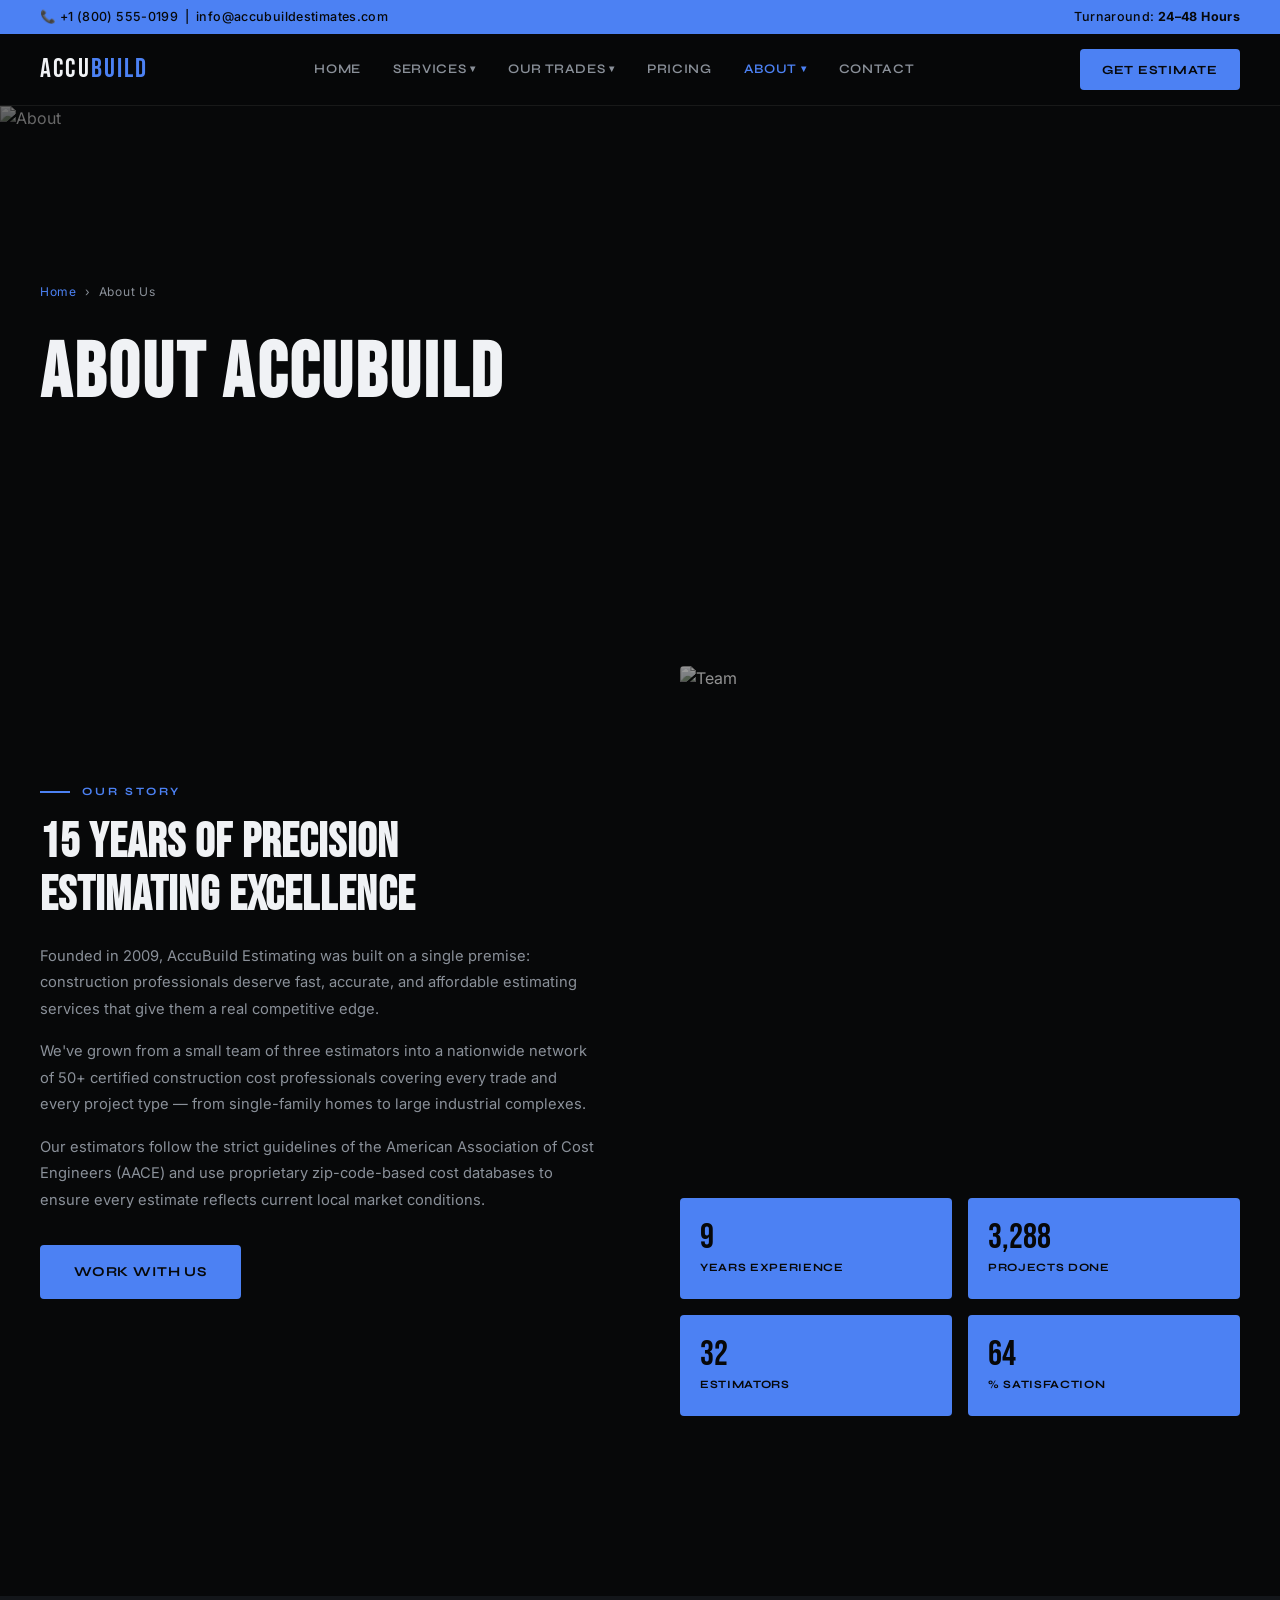
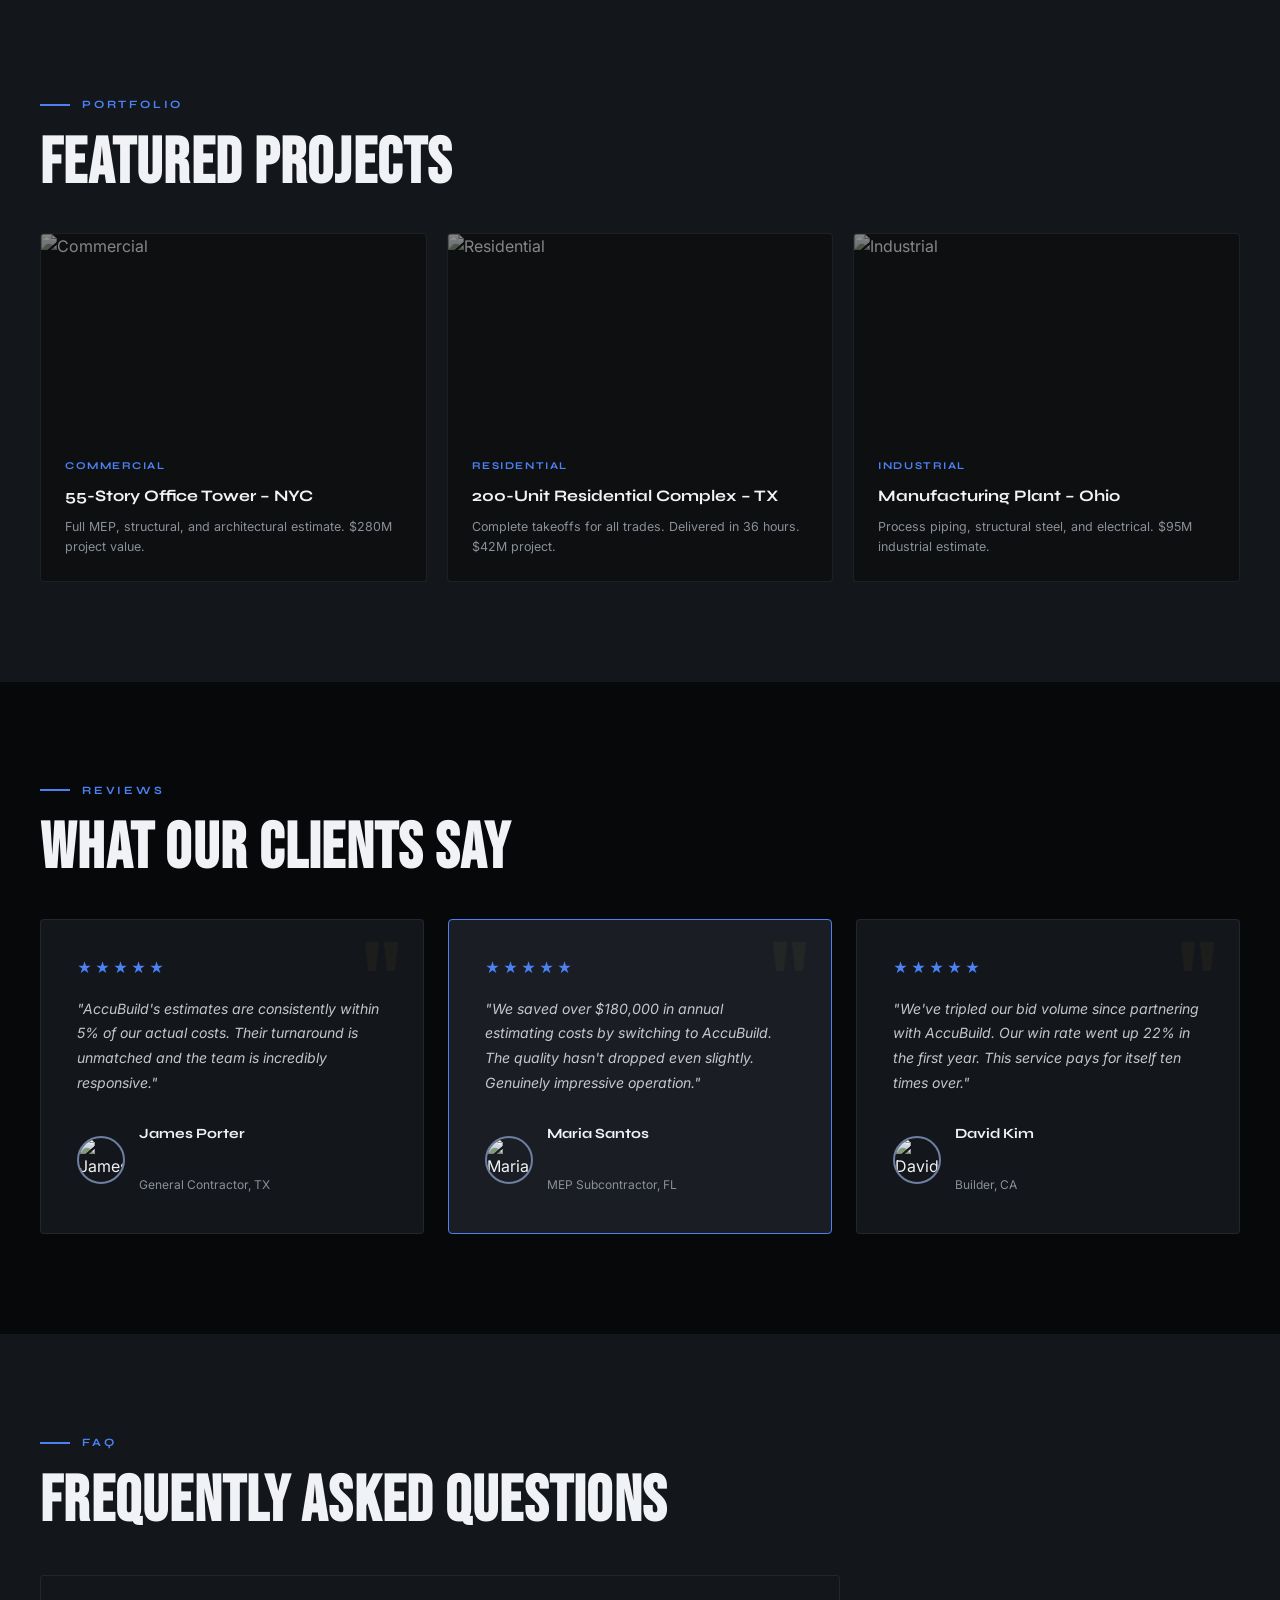
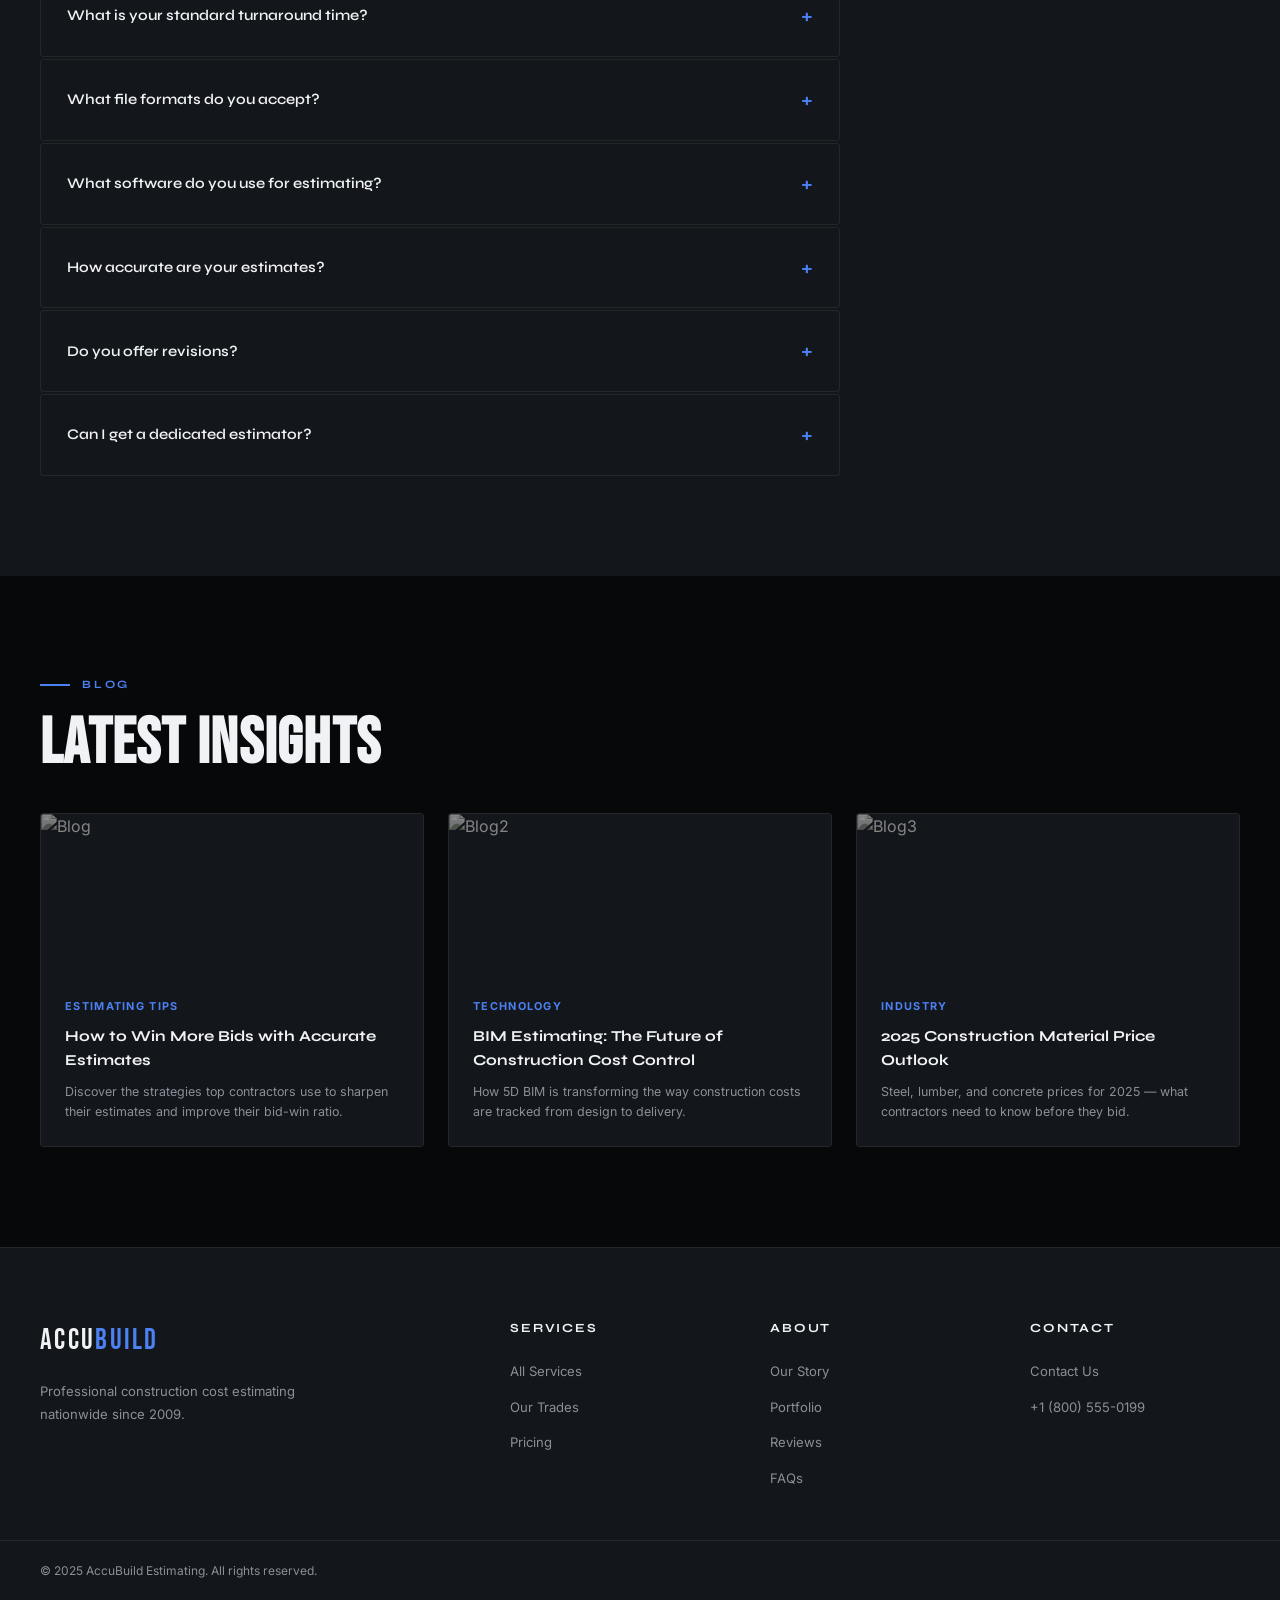
==== about.html @ f52c22d3 "first commit" ====
<!DOCTYPE html>
<html lang="en">
<head>
<meta charset="UTF-8"/>
<meta name="viewport" content="width=device-width, initial-scale=1.0"/>
<title>About Us – AccuBuild Estimating</title>
<link rel="preconnect" href="https://fonts.googleapis.com"/>
<link href="https://fonts.googleapis.com/css2?family=Bebas+Neue&family=Syne:wght@400;600;700;800&family=Inter:wght@300;400;500&display=swap" rel="stylesheet"/>
<link rel="stylesheet" href="style.css"/>
</head>
<body>

<div class="topbar">
  <span>📞 +1 (800) 555-0199 &nbsp;|&nbsp; info@accubuildestimates.com</span>
  <span>Turnaround: <strong>24–48 Hours</strong></span>
</div>

<nav id="navbar">
  <a href="index.html" class="logo">ACCU<span>BUILD</span></a>
  <ul class="nav-links">
    <li><a href="index.html">Home</a></li>
    <li class="dropdown">
      <a href="services.html">Services <span class="caret">▾</span></a>
      <ul class="dropdown-menu">
        <li><a href="services.html#cost">Cost Estimating</a></li>
        <li><a href="services.html#takeoff">Construction Takeoff</a></li>
        <li><a href="services.html#commercial">Commercial Estimating</a></li>
        <li><a href="services.html#scheduling">CPM Scheduling</a></li>
      </ul>
    </li>
    <li class="dropdown">
      <a href="trades.html">Our Trades <span class="caret">▾</span></a>
      <ul class="dropdown-menu">
        <li><a href="trades.html#concrete">Concrete</a></li>
        <li><a href="trades.html#electrical">Electrical</a></li>
        <li><a href="trades.html#mep">MEP</a></li>
      </ul>
    </li>
    <li><a href="pricing.html">Pricing</a></li>
    <li class="dropdown">
      <a href="about.html" class="active">About <span class="caret">▾</span></a>
      <ul class="dropdown-menu">
        <li><a href="#story">Our Story</a></li>
        <li><a href="#portfolio">Portfolio</a></li>
        <li><a href="#reviews">Reviews</a></li>
        <li><a href="#faq">FAQs</a></li>
        <li><a href="#blog">Blog</a></li>
      </ul>
    </li>
    <li><a href="contact.html">Contact</a></li>
  </ul>
  <a href="contact.html" class="btn-nav">Get Estimate</a>
  <button class="hamburger" id="hamburger"><span></span><span></span><span></span></button>
</nav>

<section class="page-hero">
  <div class="page-hero-bg">
    <img src="https://images.unsplash.com/photo-1590496793929-36417d3117de?w=1600&auto=format&fit=crop&q=80" alt="About"/>
  </div>
  <div class="page-hero-overlay"></div>
  <div class="page-hero-content">
    <div class="breadcrumb"><a href="index.html">Home</a><span>›</span>About Us</div>
    <h1>About AccuBuild</h1>
  </div>
</section>

<!-- OUR STORY -->
<section class="section" style="background:var(--black);" id="story">
  <div class="container">
    <div class="about-intro">
      <div>
        <div class="section-label">OUR STORY</div>
        <h2 class="section-title-sm" style="margin-bottom:20px;">15 Years of Precision<br/>Estimating Excellence</h2>
        <p style="color:var(--muted); line-height:1.8; margin-bottom:16px; font-size:0.92rem;">
          Founded in 2009, AccuBuild Estimating was built on a single premise: construction professionals deserve fast, accurate, and affordable estimating services that give them a real competitive edge.
        </p>
        <p style="color:var(--muted); line-height:1.8; margin-bottom:16px; font-size:0.92rem;">
          We've grown from a small team of three estimators into a nationwide network of 50+ certified construction cost professionals covering every trade and every project type — from single-family homes to large industrial complexes.
        </p>
        <p style="color:var(--muted); line-height:1.8; margin-bottom:32px; font-size:0.92rem;">
          Our estimators follow the strict guidelines of the American Association of Cost Engineers (AACE) and use proprietary zip-code-based cost databases to ensure every estimate reflects current local market conditions.
        </p>
        <a href="contact.html" class="btn-primary">Work With Us</a>
      </div>
      <div class="about-img-wrap">
        <img src="https://images.unsplash.com/photo-1560250097-0b93528c311a?w=800&auto=format&fit=crop&q=80" alt="Team"/>
        <div class="about-numbers">
          <div class="about-num-card">
            <div class="num" data-count="15">0</div>
            <div class="lbl">Years Experience</div>
          </div>
          <div class="about-num-card">
            <div class="num" data-count="5000">0</div>
            <div class="lbl">Projects Done</div>
          </div>
          <div class="about-num-card">
            <div class="num" data-count="50">0</div>
            <div class="lbl">Estimators</div>
          </div>
          <div class="about-num-card">
            <div class="num" data-count="98">0</div>
            <div class="lbl">% Satisfaction</div>
          </div>
        </div>
      </div>
    </div>
  </div>
</section>

<!-- PORTFOLIO -->
<section class="section" style="background:var(--dark2);" id="portfolio">
  <div class="container">
    <div class="section-label">PORTFOLIO</div>
    <h2 class="section-title" style="margin-bottom:36px;">Featured Projects</h2>
    <div style="display:grid; grid-template-columns:repeat(3,1fr); gap:20px;">
      <div style="border:1px solid var(--border); border-radius:var(--radius); overflow:hidden; background:var(--dark); transition:transform 0.3s ease;" onmouseover="this.style.transform='translateY(-6px)'" onmouseout="this.style.transform='translateY(0)'">
        <img src="https://images.unsplash.com/photo-1486325212027-8081e485255e?w=600&auto=format&fit=crop&q=80" alt="Commercial" style="width:100%; height:200px; object-fit:cover; filter:saturate(0.2) brightness(0.55);"/>
        <div style="padding:24px;">
          <div style="font-family:var(--font-head); font-size:0.65rem; font-weight:700; letter-spacing:0.15em; text-transform:uppercase; color:var(--gold); margin-bottom:8px;">Commercial</div>
          <h4 style="font-family:var(--font-head); font-weight:700; margin-bottom:8px;">55-Story Office Tower – NYC</h4>
          <p style="font-size:0.78rem; color:var(--muted);">Full MEP, structural, and architectural estimate. $280M project value.</p>
        </div>
      </div>
      <div style="border:1px solid var(--border); border-radius:var(--radius); overflow:hidden; background:var(--dark); transition:transform 0.3s ease;" onmouseover="this.style.transform='translateY(-6px)'" onmouseout="this.style.transform='translateY(0)'">
        <img src="https://images.unsplash.com/photo-1570129477492-45c003edd2be?w=600&auto=format&fit=crop&q=80" alt="Residential" style="width:100%; height:200px; object-fit:cover; filter:saturate(0.2) brightness(0.55);"/>
        <div style="padding:24px;">
          <div style="font-family:var(--font-head); font-size:0.65rem; font-weight:700; letter-spacing:0.15em; text-transform:uppercase; color:var(--gold); margin-bottom:8px;">Residential</div>
          <h4 style="font-family:var(--font-head); font-weight:700; margin-bottom:8px;">200-Unit Residential Complex – TX</h4>
          <p style="font-size:0.78rem; color:var(--muted);">Complete takeoffs for all trades. Delivered in 36 hours. $42M project.</p>
        </div>
      </div>
      <div style="border:1px solid var(--border); border-radius:var(--radius); overflow:hidden; background:var(--dark); transition:transform 0.3s ease;" onmouseover="this.style.transform='translateY(-6px)'" onmouseout="this.style.transform='translateY(0)'">
        <img src="https://images.unsplash.com/photo-1518709268805-4e9042af9f23?w=600&auto=format&fit=crop&q=80" alt="Industrial" style="width:100%; height:200px; object-fit:cover; filter:saturate(0.2) brightness(0.55);"/>
        <div style="padding:24px;">
          <div style="font-family:var(--font-head); font-size:0.65rem; font-weight:700; letter-spacing:0.15em; text-transform:uppercase; color:var(--gold); margin-bottom:8px;">Industrial</div>
          <h4 style="font-family:var(--font-head); font-weight:700; margin-bottom:8px;">Manufacturing Plant – Ohio</h4>
          <p style="font-size:0.78rem; color:var(--muted);">Process piping, structural steel, and electrical. $95M industrial estimate.</p>
        </div>
      </div>
    </div>
  </div>
</section>

<!-- REVIEWS -->
<section class="section" style="background:var(--black);" id="reviews">
  <div class="container">
    <div class="section-label">REVIEWS</div>
    <h2 class="section-title" style="margin-bottom:36px;">What Our Clients Say</h2>
    <div class="testimonials-grid">
      <div class="testi-card">
        <div class="testi-stars">★★★★★</div>
        <p>"AccuBuild's estimates are consistently within 5% of our actual costs. Their turnaround is unmatched and the team is incredibly responsive."</p>
        <div class="testi-author">
          <img src="https://images.unsplash.com/photo-1560250097-0b93528c311a?w=80&auto=format&fit=crop&q=80" alt="James"/>
          <div><strong>James Porter</strong><br/><span>General Contractor, TX</span></div>
        </div>
      </div>
      <div class="testi-card featured">
        <div class="testi-stars">★★★★★</div>
        <p>"We saved over $180,000 in annual estimating costs by switching to AccuBuild. The quality hasn't dropped even slightly. Genuinely impressive operation."</p>
        <div class="testi-author">
          <img src="https://images.unsplash.com/photo-1573496359142-b8d87734a5a2?w=80&auto=format&fit=crop&q=80" alt="Maria"/>
          <div><strong>Maria Santos</strong><br/><span>MEP Subcontractor, FL</span></div>
        </div>
      </div>
      <div class="testi-card">
        <div class="testi-stars">★★★★★</div>
        <p>"We've tripled our bid volume since partnering with AccuBuild. Our win rate went up 22% in the first year. This service pays for itself ten times over."</p>
        <div class="testi-author">
          <img src="https://images.unsplash.com/photo-1472099645785-5658abf4ff4e?w=80&auto=format&fit=crop&q=80" alt="David"/>
          <div><strong>David Kim</strong><br/><span>Builder, CA</span></div>
        </div>
      </div>
    </div>
  </div>
</section>

<!-- FAQ -->
<section class="section" style="background:var(--dark2);" id="faq">
  <div class="container">
    <div class="section-label">FAQ</div>
    <h2 class="section-title" style="margin-bottom:40px;">Frequently Asked Questions</h2>
    <div class="faq-list">
      <div class="faq-item">
        <div class="faq-question">What is your standard turnaround time? <span class="faq-icon">+</span></div>
        <div class="faq-answer"><p>Our standard turnaround is 24–48 hours from the time we receive your plans and project details. For urgent bids, we offer priority 12-hour service on Professional and Enterprise plans. Large complex projects may require up to 72 hours.</p></div>
      </div>
      <div class="faq-item">
        <div class="faq-question">What file formats do you accept? <span class="faq-icon">+</span></div>
        <div class="faq-answer"><p>We accept PDF, DWG, DXF, Revit files, and most image formats. You can submit plans via email, WeTransfer, Dropbox, or our upload portal. We can also access plans from Procore, PlanGrid, or any web-based document management system.</p></div>
      </div>
      <div class="faq-item">
        <div class="faq-question">What software do you use for estimating? <span class="faq-icon">+</span></div>
        <div class="faq-answer"><p>We use PlanSwift and Bluebeam for digital takeoffs, RS Means and Craftsman for cost data, Xactimate for insurance work, FastPIPE and FastDUCT for mechanical trades, and Primavera P6 or MS Project for scheduling.</p></div>
      </div>
      <div class="faq-item">
        <div class="faq-question">How accurate are your estimates? <span class="faq-icon">+</span></div>
        <div class="faq-answer"><p>Our estimates are typically within 5–10% of actual bid prices. We back this with our Accuracy Guarantee: if we're off by more than 10% from actual submitted bids, your next estimate is free. We use location-specific databases to ensure pricing reflects your local market.</p></div>
      </div>
      <div class="faq-item">
        <div class="faq-question">Do you offer revisions? <span class="faq-icon">+</span></div>
        <div class="faq-answer"><p>Yes. All plans include at least one revision. Professional plans include 3 revisions and Enterprise clients receive unlimited revisions. Revisions for scope changes or addenda are handled on a case-by-case basis with transparent pricing.</p></div>
      </div>
      <div class="faq-item">
        <div class="faq-question">Can I get a dedicated estimator? <span class="faq-icon">+</span></div>
        <div class="faq-answer"><p>Absolutely. Our Enterprise plan assigns a dedicated construction estimator who works exclusively on your projects. They'll learn your bidding preferences, company standards, and preferred suppliers to deliver consistent results every time.</p></div>
      </div>
    </div>
  </div>
</section>

<!-- BLOG -->
<section class="section" style="background:var(--black);" id="blog">
  <div class="container">
    <div class="section-label">BLOG</div>
    <h2 class="section-title" style="margin-bottom:36px;">Latest Insights</h2>
    <div style="display:grid; grid-template-columns:repeat(3,1fr); gap:24px;">
      <a href="#" style="display:block; background:var(--dark2); border:1px solid var(--border); border-radius:var(--radius); overflow:hidden; transition:border-color 0.3s, transform 0.3s;" onmouseover="this.style.transform='translateY(-4px)'; this.style.borderColor='var(--gold)'" onmouseout="this.style.transform='none'; this.style.borderColor='var(--border)'">
        <img src="https://images.unsplash.com/photo-1454165804606-c3d57bc86b40?w=500&auto=format&fit=crop&q=80" alt="Blog" style="width:100%; height:160px; object-fit:cover; filter:saturate(0.15) brightness(0.55);"/>
        <div style="padding:24px;">
          <div style="font-size:0.68rem; color:var(--gold); font-weight:700; letter-spacing:0.12em; text-transform:uppercase; margin-bottom:8px;">Estimating Tips</div>
          <h4 style="font-family:var(--font-head); font-weight:700; margin-bottom:10px; font-size:0.95rem;">How to Win More Bids with Accurate Estimates</h4>
          <p style="font-size:0.78rem; color:var(--muted); line-height:1.6;">Discover the strategies top contractors use to sharpen their estimates and improve their bid-win ratio.</p>
        </div>
      </a>
      <a href="#" style="display:block; background:var(--dark2); border:1px solid var(--border); border-radius:var(--radius); overflow:hidden; transition:border-color 0.3s, transform 0.3s;" onmouseover="this.style.transform='translateY(-4px)'; this.style.borderColor='var(--gold)'" onmouseout="this.style.transform='none'; this.style.borderColor='var(--border)'">
        <img src="https://images.unsplash.com/photo-1587293852726-70cdb56c2866?w=500&auto=format&fit=crop&q=80" alt="Blog2" style="width:100%; height:160px; object-fit:cover; filter:saturate(0.15) brightness(0.55);"/>
        <div style="padding:24px;">
          <div style="font-size:0.68rem; color:var(--gold); font-weight:700; letter-spacing:0.12em; text-transform:uppercase; margin-bottom:8px;">Technology</div>
          <h4 style="font-family:var(--font-head); font-weight:700; margin-bottom:10px; font-size:0.95rem;">BIM Estimating: The Future of Construction Cost Control</h4>
          <p style="font-size:0.78rem; color:var(--muted); line-height:1.6;">How 5D BIM is transforming the way construction costs are tracked from design to delivery.</p>
        </div>
      </a>
      <a href="#" style="display:block; background:var(--dark2); border:1px solid var(--border); border-radius:var(--radius); overflow:hidden; transition:border-color 0.3s, transform 0.3s;" onmouseover="this.style.transform='translateY(-4px)'; this.style.borderColor='var(--gold)'" onmouseout="this.style.transform='none'; this.style.borderColor='var(--border)'">
        <img src="https://images.unsplash.com/photo-1611532736597-de2d4265fba3?w=500&auto=format&fit=crop&q=80" alt="Blog3" style="width:100%; height:160px; object-fit:cover; filter:saturate(0.15) brightness(0.55);"/>
        <div style="padding:24px;">
          <div style="font-size:0.68rem; color:var(--gold); font-weight:700; letter-spacing:0.12em; text-transform:uppercase; margin-bottom:8px;">Industry</div>
          <h4 style="font-family:var(--font-head); font-weight:700; margin-bottom:10px; font-size:0.95rem;">2025 Construction Material Price Outlook</h4>
          <p style="font-size:0.78rem; color:var(--muted); line-height:1.6;">Steel, lumber, and concrete prices for 2025 — what contractors need to know before they bid.</p>
        </div>
      </a>
    </div>
  </div>
</section>

<footer class="footer">
  <div class="footer-top">
    <div class="footer-brand">
      <a href="index.html" class="logo footer-logo">ACCU<span>BUILD</span></a>
      <p>Professional construction cost estimating nationwide since 2009.</p>
    </div>
    <div class="footer-col"><h5>Services</h5><ul>
      <li><a href="services.html">All Services</a></li>
      <li><a href="trades.html">Our Trades</a></li>
      <li><a href="pricing.html">Pricing</a></li>
    </ul></div>
    <div class="footer-col"><h5>About</h5><ul>
      <li><a href="#story">Our Story</a></li>
      <li><a href="#portfolio">Portfolio</a></li>
      <li><a href="#reviews">Reviews</a></li>
      <li><a href="#faq">FAQs</a></li>
    </ul></div>
    <div class="footer-col"><h5>Contact</h5><ul>
      <li><a href="contact.html">Contact Us</a></li>
      <li><a href="tel:+18005550199">+1 (800) 555-0199</a></li>
    </ul></div>
  </div>
  <div class="footer-bottom">
    <span>© 2025 AccuBuild Estimating. All rights reserved.</span>
  </div>
</footer>

<script src="main.js"></script>
</body>
</html>
---- style.css ----
/* ============================================
   ACCUBUILD ESTIMATING – MAIN STYLESHEET
   Dark, Slick, Industrial-Premium Aesthetic
   ============================================ */

:root {
  --black: #070809;
  --dark: #0d0f11;
  --dark2: #13161a;
  --dark3: #1a1e24;
  --surface: #1f2329;
  --border: rgba(255,255,255,0.07);
  --gold: #4c81f3;
  --gold2: #6ad4e2;
  --white: #f0f2f5;
  --muted: #8a9099;
  --accent: #55afbb;
  --red: #e05c2f;
  --font-display: 'Bebas Neue', sans-serif;
  --font-head: 'Syne', sans-serif;
  --font-body: 'Inter', sans-serif;
  --nav-h: 72px;
  --radius: 4px;
  --trans: 0.3s ease;
}

*, *::before, *::after { box-sizing: border-box; margin: 0; padding: 0; }

html { scroll-behavior: smooth; font-size: 16px; }

body {
  background: var(--black);
  color: var(--white);
  font-family: var(--font-body);
  font-weight: 400;
  line-height: 1.6;
  overflow-x: hidden;
}

img { display: block; max-width: 100%; }
a { text-decoration: none; color: inherit; }
ul { list-style: none; }

/* ======================== SCROLLBAR ======================== */
::-webkit-scrollbar { width: 6px; }
::-webkit-scrollbar-track { background: var(--dark); }
::-webkit-scrollbar-thumb { background: var(--gold); border-radius: 3px; }

/* ======================== TOPBAR ======================== */
.topbar {
  background: var(--gold);
  color: var(--black);
  font-family: var(--font-body);
  font-size: 12.5px;
  font-weight: 500;
  letter-spacing: 0.03em;
  display: flex;
  justify-content: space-between;
  align-items: center;
  padding: 7px 40px;
  z-index: 1000;
  position: relative;
}

/* ======================== NAVBAR ======================== */
#navbar {
  position: sticky;
  top: 0;
  z-index: 999;
  background: rgba(7,8,9,0.95);
  backdrop-filter: blur(14px);
  -webkit-backdrop-filter: blur(14px);
  border-bottom: 1px solid var(--border);
  display: flex;
  align-items: center;
  padding: 0 40px;
  height: var(--nav-h);
  gap: 40px;
  transition: background var(--trans);
}

#navbar.scrolled {
  background: rgba(7,8,9,0.99);
  box-shadow: 0 4px 30px rgba(0,0,0,0.5);
}

.logo {
  font-family: var(--font-display);
  font-size: 1.7rem;
  letter-spacing: 0.08em;
  color: var(--white);
  flex-shrink: 0;
}
.logo span { color: var(--gold); }

.nav-links {
  display: flex;
  align-items: center;
  gap: 0;
  margin: 0 auto;
  height: 100%;
}

.nav-links > li {
  position: relative;
  height: 100%;
  display: flex;
  align-items: center;
}

.nav-links > li > a {
  font-family: var(--font-head);
  font-size: 0.82rem;
  font-weight: 600;
  letter-spacing: 0.05em;
  text-transform: uppercase;
  color: var(--muted);
  padding: 0 16px;
  height: 100%;
  display: flex;
  align-items: center;
  transition: color var(--trans);
  white-space: nowrap;
}

.nav-links > li > a:hover,
.nav-links > li > a.active {
  color: var(--gold);
}

.caret {
  font-size: 0.65rem;
  margin-left: 4px;
  transition: transform var(--trans);
}
.dropdown:hover .caret { transform: rotate(180deg); }

/* Dropdown */
.dropdown-menu {
  display: none;
  position: absolute;
  top: 100%;
  left: 0;
  background: var(--dark2);
  border: 1px solid var(--border);
  border-top: 2px solid var(--gold);
  min-width: 230px;
  z-index: 1000;
  padding: 8px 0;
  box-shadow: 0 20px 60px rgba(0,0,0,0.6);
}

.dropdown:hover > .dropdown-menu { display: block; }

.dropdown-menu li a {
  display: block;
  padding: 10px 20px;
  font-size: 0.8rem;
  font-weight: 500;
  color: var(--muted);
  transition: color var(--trans), background var(--trans);
  white-space: nowrap;
  letter-spacing: 0.02em;
}

.dropdown-menu li a:hover { color: var(--gold); background: rgba(201,168,76,0.06); }

/* Sub-menu */
.has-sub { position: relative; }
.sub-menu {
  display: none;
  position: absolute;
  left: 100%;
  top: 0;
  background: var(--dark3);
  border: 1px solid var(--border);
  border-left: 2px solid var(--gold);
  min-width: 220px;
  padding: 8px 0;
  box-shadow: 10px 10px 40px rgba(0,0,0,0.5);
}
.has-sub:hover > .sub-menu { display: block; }

.btn-nav {
  background: var(--gold);
  color: var(--black);
  font-family: var(--font-head);
  font-size: 0.78rem;
  font-weight: 700;
  letter-spacing: 0.06em;
  text-transform: uppercase;
  padding: 11px 22px;
  border-radius: var(--radius);
  transition: background var(--trans), transform var(--trans);
  white-space: nowrap;
  flex-shrink: 0;
}
.btn-nav:hover { background: var(--gold2); transform: translateY(-1px); }

/* Hamburger */
.hamburger {
  display: none;
  flex-direction: column;
  justify-content: space-between;
  width: 26px;
  height: 18px;
  background: none;
  border: none;
  cursor: pointer;
  padding: 0;
  margin-left: auto;
}
.hamburger span {
  display: block;
  height: 2px;
  width: 100%;
  background: var(--white);
  transition: all var(--trans);
}

/* ======================== BUTTONS ======================== */
.btn-primary {
  display: inline-block;
  background: var(--gold);
  color: var(--black);
  font-family: var(--font-head);
  font-size: 0.85rem;
  font-weight: 700;
  letter-spacing: 0.06em;
  text-transform: uppercase;
  padding: 14px 32px;
  border-radius: var(--radius);
  border: 2px solid var(--gold);
  transition: background var(--trans), color var(--trans), transform var(--trans);
}
.btn-primary:hover { background: transparent; color: var(--gold); transform: translateY(-2px); }

.btn-ghost {
  display: inline-block;
  background: transparent;
  color: var(--white);
  font-family: var(--font-head);
  font-size: 0.85rem;
  font-weight: 700;
  letter-spacing: 0.06em;
  text-transform: uppercase;
  padding: 14px 32px;
  border-radius: var(--radius);
  border: 2px solid rgba(255,255,255,0.25);
  transition: border-color var(--trans), color var(--trans), transform var(--trans);
}
.btn-ghost:hover { border-color: var(--gold); color: var(--gold); transform: translateY(-2px); }

.btn-xl { padding: 18px 44px; font-size: 0.95rem; }

/* ======================== HERO ======================== */
.hero {
  position: relative;
  min-height: 100vh;
  display: flex;
  align-items: center;
  overflow: hidden;
}

.hero-bg {
  position: absolute;
  inset: 0;
  z-index: 0;
}

.hero-img {
  width: 100%;
  height: 100%;
  object-fit: cover;
  object-position: center;
  filter: saturate(0.3) brightness(0.6);
  transform: scale(1.03);
  animation: heroZoom 12s ease-in-out infinite alternate;
}

@keyframes heroZoom {
  from { transform: scale(1.03); }
  to   { transform: scale(1.08); }
}

.hero-overlay {
  position: absolute;
  inset: 0;
  background: linear-gradient(135deg, rgba(7,8,9,0.92) 0%, rgba(7,8,9,0.65) 60%, rgba(7,8,9,0.5) 100%);
}

.hero-content {
  position: relative;
  z-index: 2;
  padding: 0 40px;
  max-width: 900px;
  animation: fadeUp 1s ease both;
}

@keyframes fadeUp {
  from { opacity: 0; transform: translateY(30px); }
  to   { opacity: 1; transform: translateY(0); }
}

.hero-tag {
  font-family: var(--font-head);
  font-size: 0.75rem;
  font-weight: 600;
  letter-spacing: 0.25em;
  text-transform: uppercase;
  color: var(--gold);
  margin-bottom: 20px;
  display: flex;
  align-items: center;
  gap: 12px;
}
.hero-tag::before {
  content: '';
  display: inline-block;
  width: 40px;
  height: 2px;
  background: var(--gold);
}

.hero-title {
  font-family: var(--font-display);
  font-size: clamp(5rem, 12vw, 9.5rem);
  line-height: 0.92;
  letter-spacing: 0.02em;
  color: var(--white);
  margin-bottom: 28px;
}

.hero-sub {
  font-size: 1.1rem;
  font-weight: 300;
  color: rgba(240,242,245,0.75);
  max-width: 550px;
  margin-bottom: 36px;
  line-height: 1.7;
}

.hero-cta {
  display: flex;
  gap: 16px;
  margin-bottom: 60px;
  flex-wrap: wrap;
}

.hero-stats {
  display: flex;
  align-items: center;
  gap: 30px;
  flex-wrap: wrap;
}
.stat { display: flex; flex-direction: column; }
.stat-num {
  font-family: var(--font-display);
  font-size: 2.2rem;
  color: var(--gold);
  letter-spacing: 0.04em;
  line-height: 1;
}
.stat-label {
  font-size: 0.72rem;
  color: var(--muted);
  letter-spacing: 0.1em;
  text-transform: uppercase;
  margin-top: 4px;
}
.stat-div { width: 1px; height: 40px; background: var(--border); }

.hero-scroll {
  position: absolute;
  bottom: 36px;
  right: 50px;
  z-index: 2;
  font-size: 0.7rem;
  letter-spacing: 0.2em;
  color: var(--muted);
  text-transform: uppercase;
  display: flex;
  align-items: center;
  gap: 8px;
  writing-mode: vertical-lr;
  transform: rotate(180deg);
  animation: bounce 2s infinite;
}
@keyframes bounce {
  0%,100% { transform: rotate(180deg) translateY(0); }
  50%      { transform: rotate(180deg) translateY(-8px); }
}

/* ======================== TICKER ======================== */
.ticker-wrap {
  background: var(--gold);
  padding: 14px 0;
  overflow: hidden;
  white-space: nowrap;
}
.ticker {
  display: inline-block;
  animation: ticker 40s linear infinite;
  white-space: nowrap;
}
.ticker span {
  font-family: var(--font-head);
  font-size: 0.78rem;
  font-weight: 700;
  letter-spacing: 0.1em;
  text-transform: uppercase;
  color: var(--black);
  padding: 0 18px;
}
.ticker .sep { color: rgba(0,0,0,0.35); padding: 0 8px; }
@keyframes ticker {
  from { transform: translateX(0); }
  to   { transform: translateX(-50%); }
}

/* ======================== SECTIONS ======================== */
.section { padding: 100px 0; }

.container {
  max-width: 1280px;
  margin: 0 auto;
  padding: 0 40px;
}

.section-label {
  font-family: var(--font-head);
  font-size: 0.7rem;
  font-weight: 700;
  letter-spacing: 0.25em;
  text-transform: uppercase;
  color: var(--gold);
  margin-bottom: 16px;
  display: flex;
  align-items: center;
  gap: 12px;
}
.section-label::before {
  content: '';
  display: inline-block;
  width: 30px;
  height: 2px;
  background: var(--gold);
}

.section-title {
  font-family: var(--font-display);
  font-size: clamp(2.4rem, 5vw, 4rem);
  line-height: 1.05;
  letter-spacing: 0.02em;
  margin-bottom: 56px;
}

.section-title-sm {
  font-family: var(--font-display);
  font-size: clamp(2rem, 4vw, 3rem);
  line-height: 1.1;
  letter-spacing: 0.02em;
  margin-bottom: 24px;
}

/* ======================== SERVE ======================== */
.serve-section { background: var(--dark2); }

.serve-grid {
  display: grid;
  grid-template-columns: repeat(4, 1fr);
  gap: 20px;
}

.serve-card {
  position: relative;
  border-radius: var(--radius);
  overflow: hidden;
  height: 380px;
  border: 1px solid var(--border);
  transition: transform var(--trans);
}
.serve-card:hover { transform: translateY(-6px); }

.serve-card img {
  width: 100%;
  height: 100%;
  object-fit: cover;
  filter: saturate(0.2) brightness(0.55);
  transition: filter var(--trans), transform 0.5s ease;
}
.serve-card:hover img { filter: saturate(0.4) brightness(0.65); transform: scale(1.04); }

.serve-card-content {
  position: absolute;
  bottom: 0;
  left: 0;
  right: 0;
  padding: 24px;
  background: linear-gradient(to top, rgba(7,8,9,0.97) 0%, rgba(7,8,9,0.6) 60%, transparent 100%);
}
.serve-card-content h3 {
  font-family: var(--font-head);
  font-size: 1.05rem;
  font-weight: 700;
  color: var(--white);
  margin-bottom: 8px;
}
.serve-card-content p { font-size: 0.8rem; color: var(--muted); line-height: 1.5; }

/* ======================== SERVICES GRID ======================== */
.services-section { background: var(--black); }

.services-grid {
  display: grid;
  grid-template-columns: repeat(3, 1fr);
  gap: 1px;
  background: var(--border);
  border: 1px solid var(--border);
}

.svc-card {
  background: var(--dark);
  padding: 36px;
  display: block;
  transition: background var(--trans);
  position: relative;
  overflow: hidden;
}
.svc-card::before {
  content: '';
  position: absolute;
  bottom: 0;
  left: 0;
  width: 0;
  height: 2px;
  background: var(--gold);
  transition: width 0.4s ease;
}
.svc-card:hover::before { width: 100%; }
.svc-card:hover { background: var(--dark2); }

.svc-icon {
  width: 100%;
  height: 180px;
  overflow: hidden;
  margin-bottom: 24px;
  border-radius: var(--radius);
}
.svc-icon img {
  width: 100%;
  height: 100%;
  object-fit: cover;
  filter: saturate(0.15) brightness(0.6);
  transition: filter var(--trans), transform 0.4s ease;
}
.svc-card:hover .svc-icon img { filter: saturate(0.5) brightness(0.75); transform: scale(1.05); }

.svc-card h4 {
  font-family: var(--font-head);
  font-size: 1.05rem;
  font-weight: 700;
  color: var(--white);
  margin-bottom: 10px;
}
.svc-card p { font-size: 0.82rem; color: var(--muted); line-height: 1.65; margin-bottom: 18px; }
.svc-link {
  font-family: var(--font-head);
  font-size: 0.75rem;
  font-weight: 700;
  letter-spacing: 0.1em;
  text-transform: uppercase;
  color: var(--gold);
}

/* ======================== WHY ACCUBUILD ======================== */
.why-section {
  display: grid;
  grid-template-columns: 1fr 1fr;
  min-height: 640px;
  background: var(--dark2);
}

.why-left {
  position: relative;
  overflow: hidden;
}
.why-left img {
  width: 100%;
  height: 100%;
  object-fit: cover;
  filter: saturate(0.2) brightness(0.6);
}
.why-badge {
  position: absolute;
  bottom: 40px;
  right: -1px;
  background: var(--gold);
  color: var(--black);
  padding: 22px 28px;
  display: flex;
  flex-direction: column;
  align-items: center;
}
.why-num {
  font-family: var(--font-display);
  font-size: 3rem;
  line-height: 1;
}
.why-text {
  font-family: var(--font-head);
  font-size: 0.7rem;
  font-weight: 700;
  letter-spacing: 0.06em;
  text-align: center;
  max-width: 90px;
  margin-top: 4px;
  text-transform: uppercase;
}

.why-right {
  padding: 80px 60px;
  display: flex;
  flex-direction: column;
  justify-content: center;
}
.why-desc {
  color: var(--muted);
  font-size: 0.95rem;
  line-height: 1.75;
  margin-bottom: 36px;
  max-width: 480px;
}

.why-features { display: flex; flex-direction: column; gap: 22px; margin-bottom: 40px; }

.why-feat {
  display: flex;
  align-items: flex-start;
  gap: 18px;
}
.why-feat-icon {
  font-size: 1.4rem;
  flex-shrink: 0;
  width: 42px;
  height: 42px;
  background: rgba(201,168,76,0.1);
  border: 1px solid rgba(201,168,76,0.25);
  border-radius: var(--radius);
  display: flex;
  align-items: center;
  justify-content: center;
}
.why-feat h5 {
  font-family: var(--font-head);
  font-size: 0.9rem;
  font-weight: 700;
  color: var(--white);
  margin-bottom: 4px;
}
.why-feat p { font-size: 0.8rem; color: var(--muted); line-height: 1.55; }

/* ======================== PROCESS ======================== */
.process-section { background: var(--black); }

.process-steps {
  display: grid;
  grid-template-columns: repeat(4, 1fr);
  gap: 0;
  position: relative;
}

.process-step {
  padding: 36px 28px;
  border: 1px solid var(--border);
  position: relative;
  transition: background var(--trans);
}
.process-step:hover { background: var(--dark2); }

.step-num {
  font-family: var(--font-display);
  font-size: 4.5rem;
  color: rgba(201,168,76,0.12);
  line-height: 1;
  margin-bottom: -10px;
  transition: color var(--trans);
}
.process-step:hover .step-num { color: rgba(201,168,76,0.3); }

.step-line {
  width: 40px;
  height: 3px;
  background: var(--gold);
  margin-bottom: 20px;
}

.process-step img {
  width: 100%;
  height: 160px;
  object-fit: cover;
  filter: saturate(0.1) brightness(0.5);
  border-radius: var(--radius);
  margin-bottom: 20px;
  transition: filter var(--trans);
}
.process-step:hover img { filter: saturate(0.4) brightness(0.65); }

.process-step h4 {
  font-family: var(--font-head);
  font-size: 1rem;
  font-weight: 700;
  margin-bottom: 10px;
}
.process-step p { font-size: 0.8rem; color: var(--muted); line-height: 1.6; }

/* ======================== TRADES STRIP ======================== */
.trades-strip {
  padding: 80px 0;
  background: var(--dark2);
}

.trades-grid {
  display: grid;
  grid-template-columns: repeat(8, 1fr);
  gap: 12px;
}

.trade-item {
  display: flex;
  flex-direction: column;
  align-items: center;
  gap: 10px;
  cursor: pointer;
  transition: transform var(--trans);
}
.trade-item:hover { transform: translateY(-4px); }

.trade-item img {
  width: 100%;
  aspect-ratio: 1;
  object-fit: cover;
  border-radius: 50%;
  filter: saturate(0) brightness(0.5);
  border: 2px solid var(--border);
  transition: filter var(--trans), border-color var(--trans);
}
.trade-item:hover img { filter: saturate(0.6) brightness(0.75); border-color: var(--gold); }
.trade-item span {
  font-family: var(--font-head);
  font-size: 0.7rem;
  font-weight: 600;
  letter-spacing: 0.06em;
  text-transform: uppercase;
  color: var(--muted);
  text-align: center;
}

/* ======================== TESTIMONIALS ======================== */
.testimonials-section { background: var(--black); }

.testimonials-grid {
  display: grid;
  grid-template-columns: repeat(3, 1fr);
  gap: 24px;
}

.testi-card {
  background: var(--dark2);
  border: 1px solid var(--border);
  padding: 36px;
  border-radius: var(--radius);
  transition: border-color var(--trans), transform var(--trans);
  position: relative;
}
.testi-card::before {
  content: '"';
  font-family: var(--font-display);
  font-size: 8rem;
  color: rgba(201,168,76,0.06);
  position: absolute;
  top: 10px;
  right: 20px;
  line-height: 1;
}
.testi-card:hover { border-color: var(--gold); transform: translateY(-4px); }
.testi-card.featured { border-color: var(--gold); background: var(--dark3); }

.testi-stars { color: var(--gold); font-size: 0.9rem; letter-spacing: 3px; margin-bottom: 18px; }
.testi-card > p { font-size: 0.88rem; color: rgba(240,242,245,0.8); line-height: 1.75; margin-bottom: 28px; font-style: italic; }
.testi-author { display: flex; align-items: center; gap: 14px; }
.testi-author img { width: 48px; height: 48px; border-radius: 50%; object-fit: cover; filter: saturate(0.3); border: 2px solid var(--gold); }
.testi-author strong { font-family: var(--font-head); font-size: 0.88rem; font-weight: 700; display: block; }
.testi-author span { font-size: 0.75rem; color: var(--muted); }

/* ======================== CTA BANNER ======================== */
.cta-banner {
  position: relative;
  padding: 120px 40px;
  text-align: center;
  overflow: hidden;
}
.cta-bg {
  position: absolute;
  inset: 0;
  width: 100%;
  height: 100%;
  object-fit: cover;
  filter: saturate(0.1) brightness(0.4);
}
.cta-overlay {
  position: absolute;
  inset: 0;
  background: linear-gradient(to bottom, rgba(7,8,9,0.7), rgba(7,8,9,0.85));
}
.cta-content {
  position: relative;
  z-index: 2;
}
.cta-content h2 {
  font-family: var(--font-display);
  font-size: clamp(2.5rem, 6vw, 5rem);
  letter-spacing: 0.03em;
  margin-bottom: 16px;
}
.cta-content p {
  font-size: 1.05rem;
  color: rgba(240,242,245,0.7);
  margin-bottom: 36px;
  max-width: 480px;
  margin-left: auto;
  margin-right: auto;
}

/* ======================== FOOTER ======================== */
.footer { background: var(--dark2); border-top: 1px solid var(--border); }

.footer-top {
  max-width: 1280px;
  margin: 0 auto;
  padding: 70px 40px 50px;
  display: grid;
  grid-template-columns: 2fr 1fr 1fr 1fr;
  gap: 50px;
}

.footer-brand .footer-logo {
  font-size: 1.8rem;
  display: inline-block;
  margin-bottom: 16px;
}
.footer-brand p { font-size: 0.82rem; color: var(--muted); line-height: 1.7; margin-bottom: 24px; max-width: 300px; }

.footer-socials { display: flex; gap: 14px; align-items: center; }
.footer-socials a {
  width: 36px; height: 36px;
  background: var(--surface);
  border-radius: 50%;
  display: flex; align-items: center; justify-content: center;
  border: 1px solid var(--border);
  transition: border-color var(--trans), background var(--trans);
  overflow: hidden;
}
.footer-socials a:hover { border-color: var(--gold); background: rgba(201,168,76,0.1); }
.footer-socials img { width: 16px; height: 16px; object-fit: contain; }

.footer-col h5 {
  font-family: var(--font-head);
  font-size: 0.78rem;
  font-weight: 700;
  letter-spacing: 0.15em;
  text-transform: uppercase;
  color: var(--white);
  margin-bottom: 20px;
}
.footer-col ul { display: flex; flex-direction: column; gap: 10px; }
.footer-col ul li a {
  font-size: 0.82rem;
  color: var(--muted);
  transition: color var(--trans);
}
.footer-col ul li a:hover { color: var(--gold); }

.footer-bottom {
  max-width: 1280px;
  margin: 0 auto;
  padding: 20px 40px;
  border-top: 1px solid var(--border);
  display: flex;
  justify-content: space-between;
  align-items: center;
  font-size: 0.75rem;
  color: var(--muted);
}

/* ======================== INNER PAGE HERO ======================== */
.page-hero {
  position: relative;
  height: 380px;
  display: flex;
  align-items: flex-end;
  overflow: hidden;
}
.page-hero-bg {
  position: absolute;
  inset: 0;
}
.page-hero-bg img {
  width: 100%;
  height: 100%;
  object-fit: cover;
  filter: saturate(0.2) brightness(0.45);
}
.page-hero-overlay {
  position: absolute;
  inset: 0;
  background: linear-gradient(to top, rgba(7,8,9,1) 0%, rgba(7,8,9,0.5) 60%, transparent 100%);
}
.page-hero-content {
  position: relative;
  z-index: 2;
  padding: 0 40px 50px;
  max-width: 1280px;
  width: 100%;
  margin: 0 auto;
}
.page-hero-content h1 {
  font-family: var(--font-display);
  font-size: clamp(2.5rem, 6vw, 5rem);
  letter-spacing: 0.04em;
}
.breadcrumb {
  font-size: 0.75rem;
  color: var(--muted);
  margin-bottom: 12px;
  letter-spacing: 0.06em;
}
.breadcrumb a { color: var(--gold); }
.breadcrumb span { margin: 0 8px; }

/* ======================== SERVICES PAGE ======================== */
.services-list-section { background: var(--black); padding: 80px 0; }

.services-overview-grid {
  display: grid;
  grid-template-columns: repeat(3, 1fr);
  gap: 24px;
}

.svc-overview-card {
  background: var(--dark2);
  border: 1px solid var(--border);
  padding: 0;
  overflow: hidden;
  border-radius: var(--radius);
  transition: border-color var(--trans), transform var(--trans);
  display: block;
}
.svc-overview-card:hover { border-color: var(--gold); transform: translateY(-4px); }
.svc-overview-card img {
  width: 100%;
  height: 200px;
  object-fit: cover;
  filter: saturate(0.2) brightness(0.55);
  transition: filter var(--trans);
}
.svc-overview-card:hover img { filter: saturate(0.5) brightness(0.7); }
.svc-ov-body { padding: 28px; }
.svc-ov-body h3 {
  font-family: var(--font-head);
  font-size: 1.1rem;
  font-weight: 700;
  margin-bottom: 10px;
}
.svc-ov-body p { font-size: 0.82rem; color: var(--muted); line-height: 1.65; margin-bottom: 16px; }
.svc-ov-body ul { display: flex; flex-direction: column; gap: 6px; }
.svc-ov-body ul li {
  font-size: 0.78rem;
  color: var(--muted);
  padding-left: 14px;
  position: relative;
}
.svc-ov-body ul li::before {
  content: '→';
  position: absolute;
  left: 0;
  color: var(--gold);
  font-size: 0.7rem;
}

/* ======================== TRADES PAGE ======================== */
.trades-detail-grid {
  display: grid;
  grid-template-columns: repeat(4, 1fr);
  gap: 20px;
}

.trade-card {
  background: var(--dark2);
  border: 1px solid var(--border);
  overflow: hidden;
  border-radius: var(--radius);
  transition: border-color var(--trans), transform var(--trans);
  display: block;
  text-align: center;
}
.trade-card:hover { border-color: var(--gold); transform: translateY(-4px); }
.trade-card img {
  width: 100%;
  height: 180px;
  object-fit: cover;
  filter: saturate(0.15) brightness(0.55);
  transition: filter var(--trans);
}
.trade-card:hover img { filter: saturate(0.5) brightness(0.7); }
.trade-card-body { padding: 22px 18px; }
.trade-card-body h4 {
  font-family: var(--font-head);
  font-size: 0.95rem;
  font-weight: 700;
  margin-bottom: 8px;
}
.trade-card-body p { font-size: 0.78rem; color: var(--muted); line-height: 1.55; }

/* ======================== PRICING PAGE ======================== */
.pricing-grid {
  display: grid;
  grid-template-columns: repeat(3, 1fr);
  gap: 24px;
}

.price-card {
  background: var(--dark2);
  border: 1px solid var(--border);
  padding: 44px 36px;
  border-radius: var(--radius);
  position: relative;
  transition: border-color var(--trans), transform var(--trans);
}
.price-card:hover { border-color: var(--gold); transform: translateY(-6px); }
.price-card.featured {
  border-color: var(--gold);
  background: var(--dark3);
}
.price-badge {
  position: absolute;
  top: -1px;
  left: 50%;
  transform: translateX(-50%);
  background: var(--gold);
  color: var(--black);
  font-family: var(--font-head);
  font-size: 0.68rem;
  font-weight: 700;
  letter-spacing: 0.12em;
  text-transform: uppercase;
  padding: 5px 16px;
  border-radius: 0 0 4px 4px;
}
.price-plan {
  font-family: var(--font-head);
  font-size: 0.75rem;
  font-weight: 700;
  letter-spacing: 0.15em;
  text-transform: uppercase;
  color: var(--gold);
  margin-bottom: 12px;
}
.price-amount {
  font-family: var(--font-display);
  font-size: 3.5rem;
  letter-spacing: 0.02em;
  color: var(--white);
  line-height: 1;
}
.price-amount sup { font-size: 1.5rem; vertical-align: top; margin-top: 10px; }
.price-period { font-size: 0.8rem; color: var(--muted); margin-bottom: 28px; }
.price-divider { height: 1px; background: var(--border); margin-bottom: 28px; }
.price-features { display: flex; flex-direction: column; gap: 12px; margin-bottom: 36px; }
.price-features li {
  font-size: 0.83rem;
  color: rgba(240,242,245,0.8);
  display: flex;
  align-items: center;
  gap: 10px;
}
.price-features li::before { content: '✓'; color: var(--gold); font-weight: 700; }

/* ======================== ABOUT PAGE ======================== */
.about-intro {
  display: grid;
  grid-template-columns: 1fr 1fr;
  gap: 80px;
  align-items: center;
  padding: 80px 0;
}
.about-img-wrap { position: relative; }
.about-img-wrap img {
  width: 100%;
  height: 500px;
  object-fit: cover;
  filter: saturate(0.2) brightness(0.6);
  border-radius: var(--radius);
}
.about-numbers {
  display: grid;
  grid-template-columns: 1fr 1fr;
  gap: 16px;
  margin-top: 32px;
}
.about-num-card {
  background: var(--gold);
  color: var(--black);
  padding: 22px 20px;
  border-radius: var(--radius);
}
.about-num-card .num {
  font-family: var(--font-display);
  font-size: 2.2rem;
  line-height: 1;
}
.about-num-card .lbl {
  font-family: var(--font-head);
  font-size: 0.7rem;
  font-weight: 700;
  letter-spacing: 0.06em;
  text-transform: uppercase;
  margin-top: 4px;
}

/* FAQ */
.faq-list { max-width: 800px; display: flex; flex-direction: column; gap: 2px; }
.faq-item {
  background: var(--dark2);
  border: 1px solid var(--border);
  border-radius: var(--radius);
  overflow: hidden;
}
.faq-question {
  display: flex;
  justify-content: space-between;
  align-items: center;
  padding: 22px 26px;
  cursor: pointer;
  font-family: var(--font-head);
  font-size: 0.92rem;
  font-weight: 600;
  transition: color var(--trans);
}
.faq-question:hover { color: var(--gold); }
.faq-icon {
  font-size: 1.4rem;
  color: var(--gold);
  transition: transform var(--trans);
  flex-shrink: 0;
}
.faq-item.open .faq-icon { transform: rotate(45deg); }
.faq-answer {
  max-height: 0;
  overflow: hidden;
  transition: max-height 0.4s ease, padding 0.3s ease;
  padding: 0 26px;
}
.faq-item.open .faq-answer { max-height: 300px; padding: 0 26px 22px; }
.faq-answer p { font-size: 0.84rem; color: var(--muted); line-height: 1.7; }

/* ======================== CONTACT PAGE ======================== */
.contact-grid {
  display: grid;
  grid-template-columns: 1fr 1.4fr;
  gap: 60px;
  padding: 80px 0;
}
.contact-info h3 {
  font-family: var(--font-head);
  font-size: 1.4rem;
  font-weight: 700;
  margin-bottom: 16px;
}
.contact-info p { font-size: 0.85rem; color: var(--muted); line-height: 1.75; margin-bottom: 36px; }
.contact-details { display: flex; flex-direction: column; gap: 22px; }
.contact-detail {
  display: flex;
  gap: 16px;
  align-items: flex-start;
}
.contact-detail-icon {
  width: 44px;
  height: 44px;
  background: rgba(201,168,76,0.1);
  border: 1px solid rgba(201,168,76,0.25);
  border-radius: var(--radius);
  display: flex; align-items: center; justify-content: center;
  font-size: 1.1rem;
  flex-shrink: 0;
}
.contact-detail strong {
  font-family: var(--font-head);
  font-size: 0.82rem;
  font-weight: 700;
  text-transform: uppercase;
  letter-spacing: 0.06em;
  display: block;
  margin-bottom: 4px;
}
.contact-detail span { font-size: 0.84rem; color: var(--muted); }

.contact-form { background: var(--dark2); border: 1px solid var(--border); padding: 44px; border-radius: var(--radius); }
.contact-form h3 {
  font-family: var(--font-head);
  font-size: 1.3rem;
  font-weight: 700;
  margin-bottom: 28px;
}
.form-row { display: grid; grid-template-columns: 1fr 1fr; gap: 16px; margin-bottom: 16px; }
.form-group { display: flex; flex-direction: column; gap: 8px; margin-bottom: 16px; }
.form-group label {
  font-family: var(--font-head);
  font-size: 0.72rem;
  font-weight: 700;
  letter-spacing: 0.1em;
  text-transform: uppercase;
  color: var(--muted);
}
.form-group input,
.form-group select,
.form-group textarea {
  background: var(--dark);
  border: 1px solid var(--border);
  border-radius: var(--radius);
  color: var(--white);
  font-family: var(--font-body);
  font-size: 0.88rem;
  padding: 13px 16px;
  outline: none;
  transition: border-color var(--trans);
  width: 100%;
}
.form-group input:focus,
.form-group select:focus,
.form-group textarea:focus { border-color: var(--gold); }
.form-group select option { background: var(--dark2); }
.form-group textarea { resize: vertical; min-height: 130px; }
.form-success {
  display: none;
  background: rgba(201,168,76,0.1);
  border: 1px solid var(--gold);
  color: var(--gold);
  padding: 14px 18px;
  border-radius: var(--radius);
  font-size: 0.85rem;
  margin-top: 16px;
  text-align: center;
}

/* ======================== MOBILE NAV ======================== */
.mobile-nav {
  display: none;
  position: fixed;
  top: 0;
  left: 0;
  right: 0;
  bottom: 0;
  background: rgba(7,8,9,0.98);
  z-index: 1100;
  padding: 100px 40px 40px;
  overflow-y: auto;
  flex-direction: column;
  gap: 0;
  transform: translateX(-100%);
  transition: transform 0.4s ease;
}
.mobile-nav.open { transform: translateX(0); display: flex; }
.mobile-nav-close {
  position: absolute;
  top: 24px;
  right: 24px;
  background: none;
  border: none;
  color: var(--white);
  font-size: 2rem;
  cursor: pointer;
}
.mobile-nav a {
  display: block;
  font-family: var(--font-display);
  font-size: 2rem;
  letter-spacing: 0.04em;
  color: var(--muted);
  padding: 12px 0;
  border-bottom: 1px solid var(--border);
  transition: color var(--trans);
}
.mobile-nav a:hover { color: var(--gold); }

/* ======================== RESPONSIVE ======================== */
@media (max-width: 1100px) {
  .serve-grid { grid-template-columns: repeat(2, 1fr); }
  .services-grid { grid-template-columns: repeat(2, 1fr); }
  .why-section { grid-template-columns: 1fr; }
  .why-left { height: 400px; }
  .why-right { padding: 50px 40px; }
  .trades-grid { grid-template-columns: repeat(4, 1fr); }
  .footer-top { grid-template-columns: 1fr 1fr; gap: 36px; }
}

@media (max-width: 768px) {
  .topbar { display: none; }
  #navbar { padding: 0 20px; gap: 20px; }
  .nav-links, .btn-nav { display: none; }
  .hamburger { display: flex; }

  .hero-content { padding: 0 20px; }
  .hero-title { font-size: 4.5rem; }
  .hero-cta { flex-direction: column; gap: 12px; }

  .section { padding: 60px 0; }
  .container { padding: 0 20px; }

  .serve-grid { grid-template-columns: 1fr; }
  .services-grid { grid-template-columns: 1fr; }
  .process-steps { grid-template-columns: 1fr 1fr; }
  .testimonials-grid { grid-template-columns: 1fr; }
  .trades-grid { grid-template-columns: repeat(4, 1fr); }
  .trades-detail-grid { grid-template-columns: repeat(2, 1fr); }
  .pricing-grid { grid-template-columns: 1fr; }
  .about-intro { grid-template-columns: 1fr; }
  .contact-grid { grid-template-columns: 1fr; }
  .services-overview-grid { grid-template-columns: 1fr; }
  .footer-top { grid-template-columns: 1fr; }
  .footer-bottom { flex-direction: column; gap: 8px; text-align: center; }
  .form-row { grid-template-columns: 1fr; }
}

/* ======================== SCROLL ANIMATIONS ======================== */
.fade-in {
  opacity: 0;
  transform: translateY(24px);
  transition: opacity 0.7s ease, transform 0.7s ease;
}
.fade-in.visible {
  opacity: 1;
  transform: translateY(0);
}
.fade-in:nth-child(2) { transition-delay: 0.1s; }
.fade-in:nth-child(3) { transition-delay: 0.2s; }
.fade-in:nth-child(4) { transition-delay: 0.3s; }
.fade-in:nth-child(5) { transition-delay: 0.4s; }
.fade-in:nth-child(6) { transition-delay: 0.5s; }
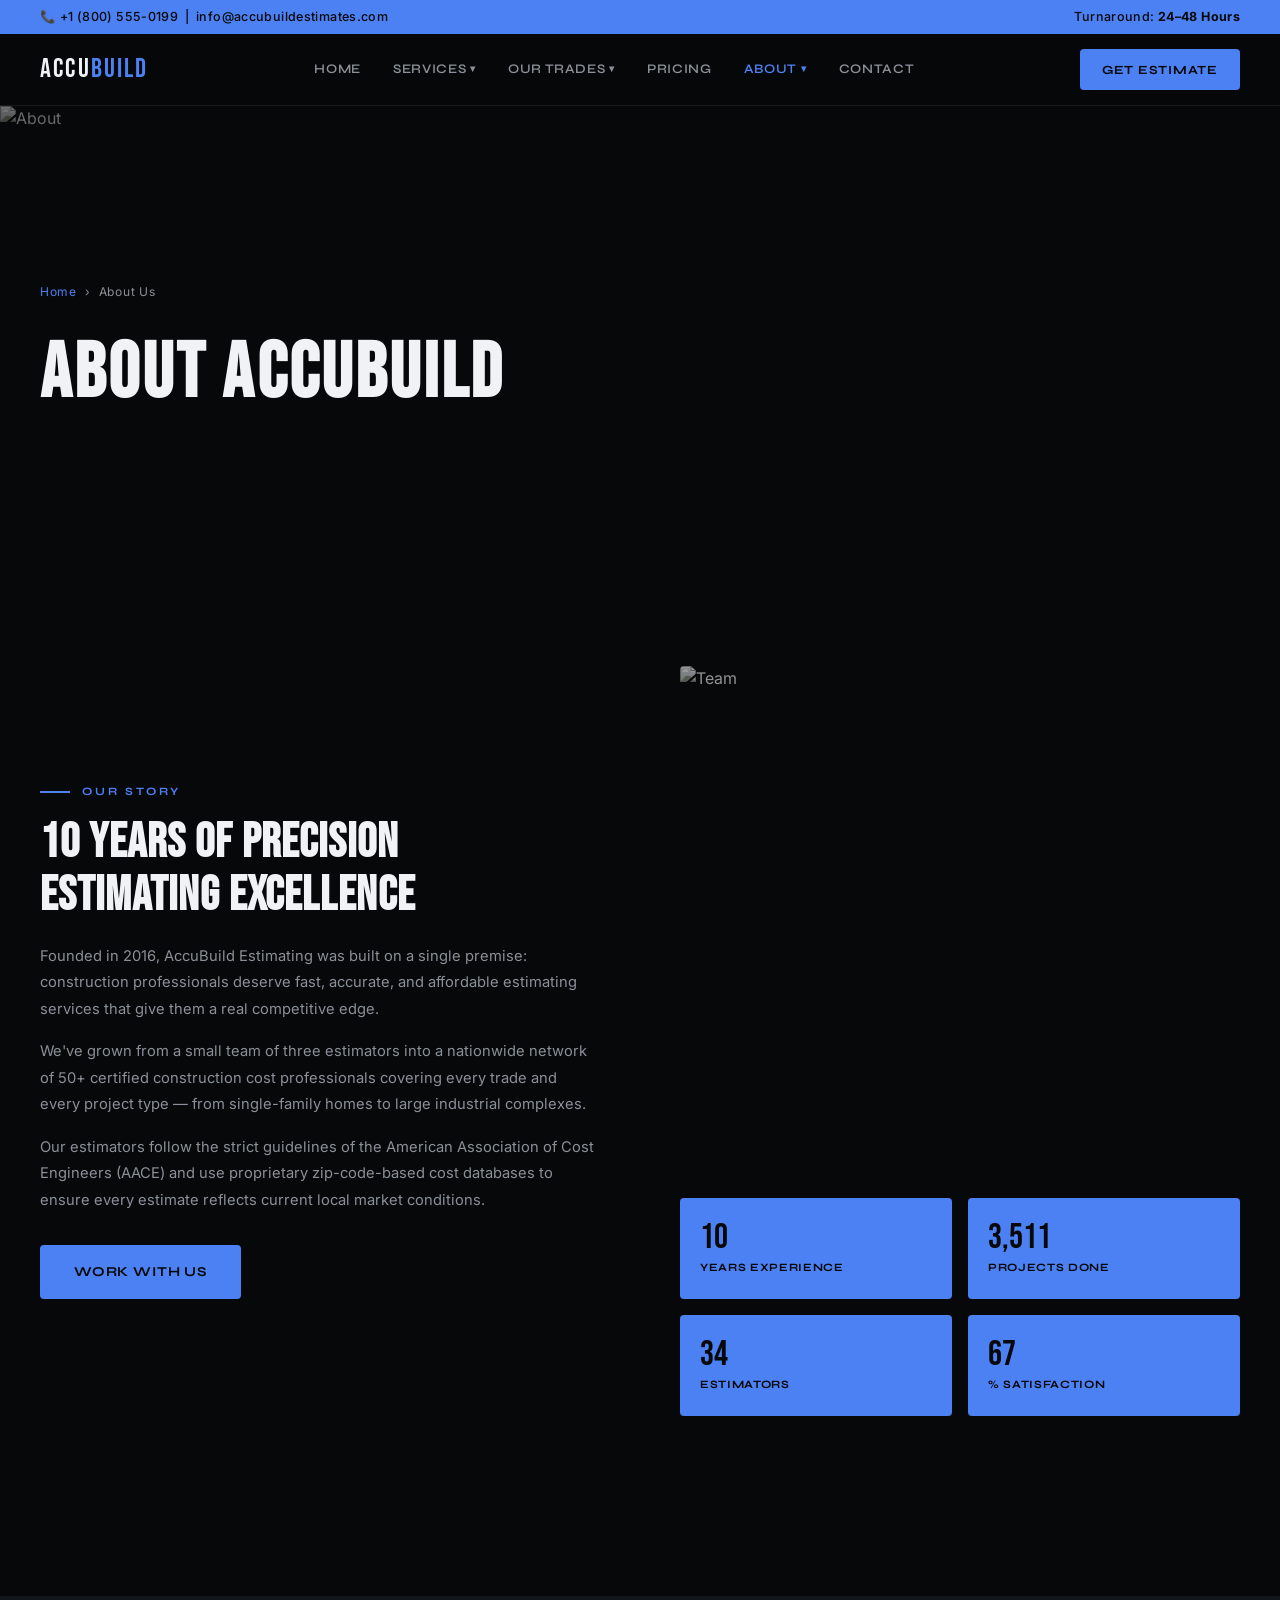
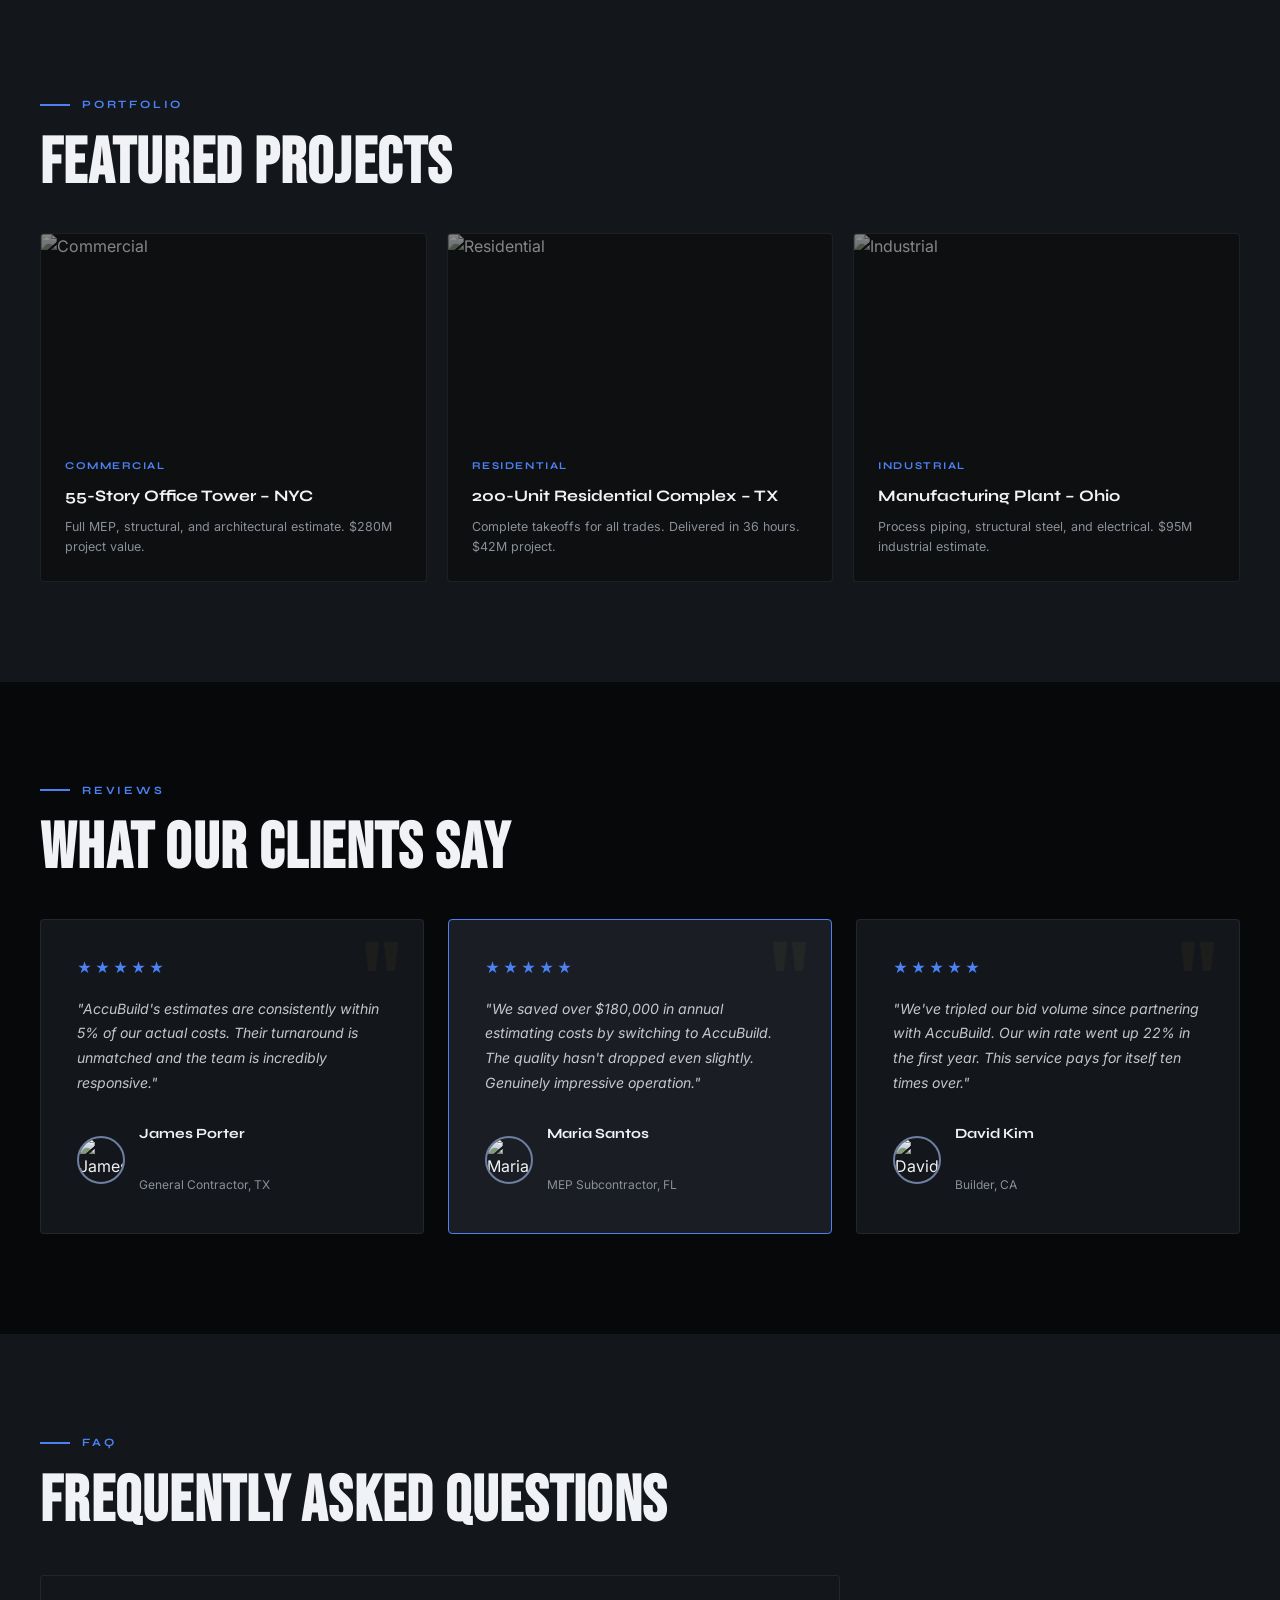
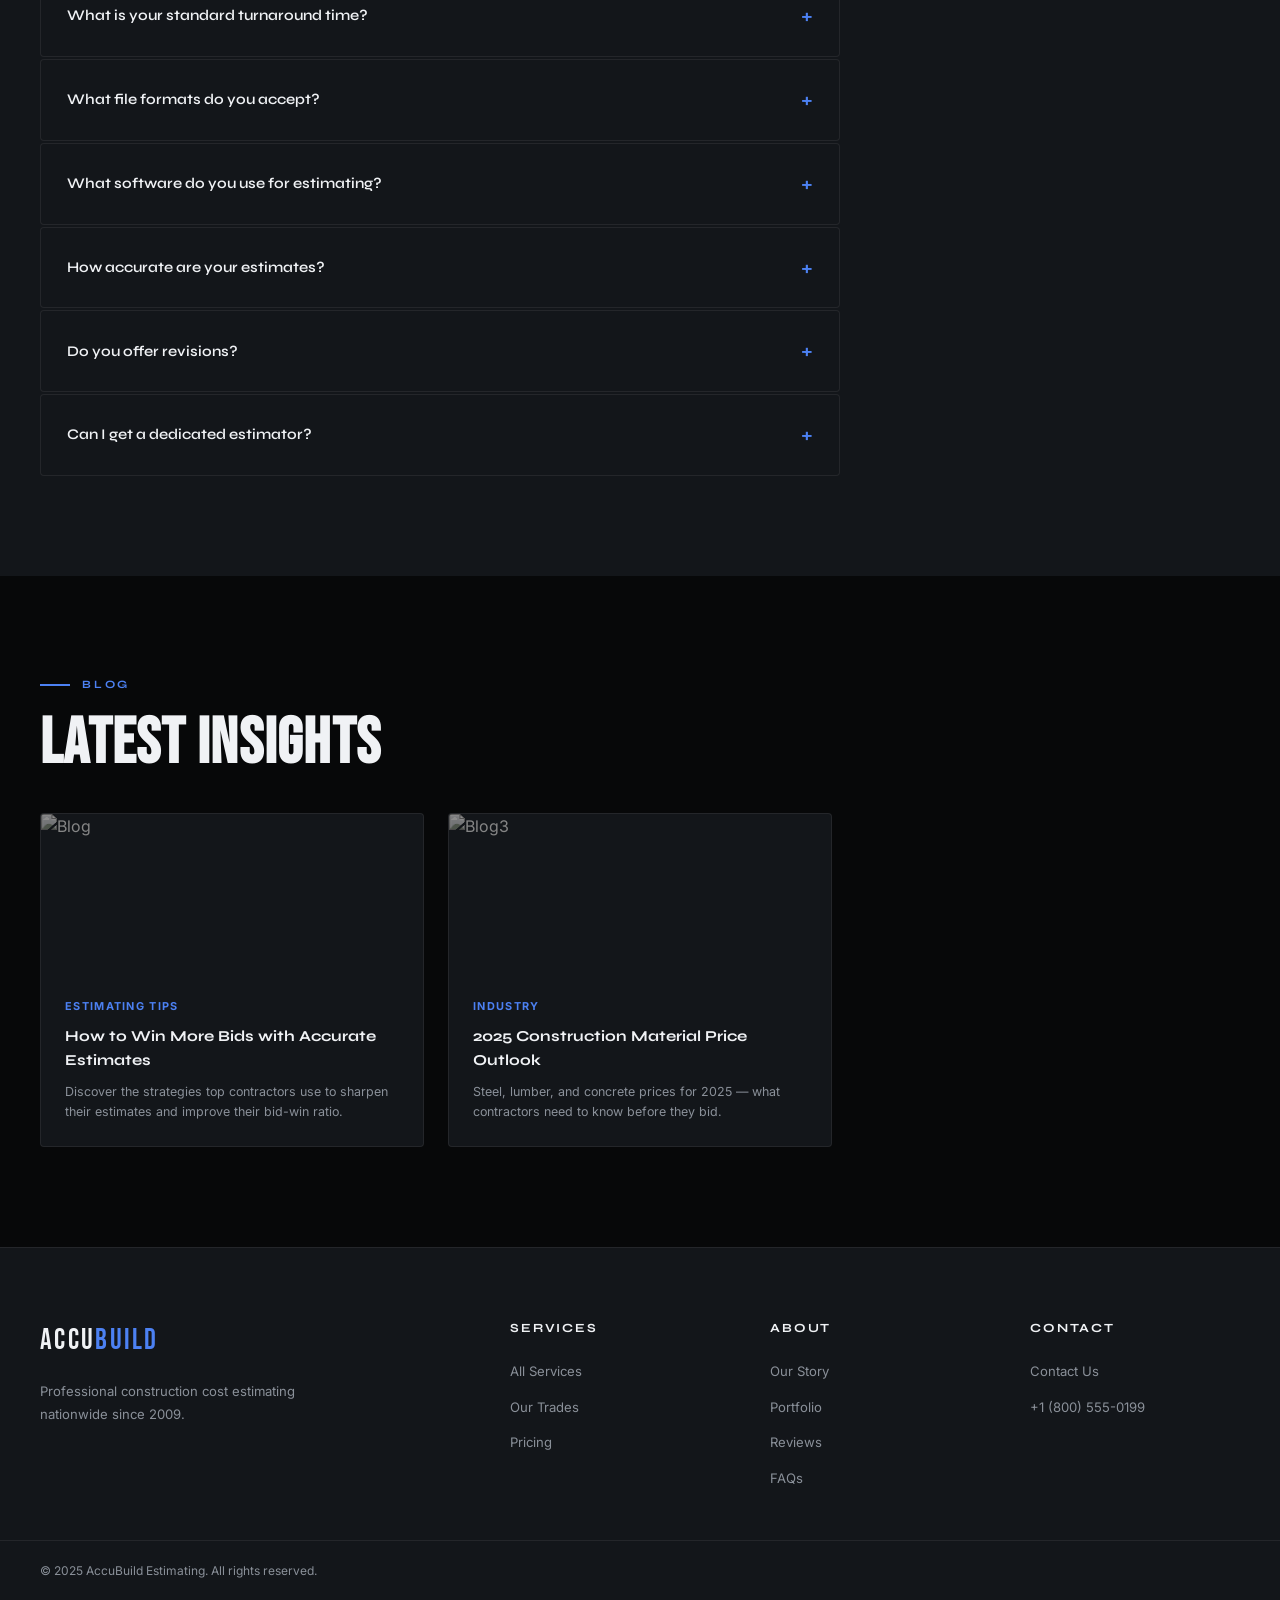
==== commit 77e4c1c2: "first commit" ====
--- a/about.html
+++ b/about.html
@@ -70,9 +70,9 @@
     <div class="about-intro">
       <div>
         <div class="section-label">OUR STORY</div>
-        <h2 class="section-title-sm" style="margin-bottom:20px;">15 Years of Precision<br/>Estimating Excellence</h2>
+        <h2 class="section-title-sm" style="margin-bottom:20px;">10 Years of Precision<br/>Estimating Excellence</h2>
         <p style="color:var(--muted); line-height:1.8; margin-bottom:16px; font-size:0.92rem;">
-          Founded in 2009, AccuBuild Estimating was built on a single premise: construction professionals deserve fast, accurate, and affordable estimating services that give them a real competitive edge.
+          Founded in 2016, AccuBuild Estimating was built on a single premise: construction professionals deserve fast, accurate, and affordable estimating services that give them a real competitive edge.
         </p>
         <p style="color:var(--muted); line-height:1.8; margin-bottom:16px; font-size:0.92rem;">
           We've grown from a small team of three estimators into a nationwide network of 50+ certified construction cost professionals covering every trade and every project type — from single-family homes to large industrial complexes.
@@ -187,19 +187,19 @@
       </div>
       <div class="faq-item">
         <div class="faq-question">What file formats do you accept? <span class="faq-icon">+</span></div>
-        <div class="faq-answer"><p>We accept PDF, DWG, DXF, Revit files, and most image formats. You can submit plans via email, WeTransfer, Dropbox, or our upload portal. We can also access plans from Procore, PlanGrid, or any web-based document management system.</p></div>
+        <div class="faq-answer"><p>We accept PDF and most image formats. You can submit plans via email, WeTransfer, Dropbox, or our upload portal. We can also access plans from Procore, PlanGrid, or any web-based document management system.</p></div>
       </div>
       <div class="faq-item">
         <div class="faq-question">What software do you use for estimating? <span class="faq-icon">+</span></div>
-        <div class="faq-answer"><p>We use PlanSwift and Bluebeam for digital takeoffs, RS Means and Craftsman for cost data, Xactimate for insurance work, FastPIPE and FastDUCT for mechanical trades, and Primavera P6 or MS Project for scheduling.</p></div>
+        <div class="faq-answer"><p>We use PlanSwift and Bluebeam for accurate digital takeoffs and detailed quantity measurements, along with Excel for precise calculations and cost analysis, and can also work with client-specific software as required.</p></div>
       </div>
       <div class="faq-item">
         <div class="faq-question">How accurate are your estimates? <span class="faq-icon">+</span></div>
-        <div class="faq-answer"><p>Our estimates are typically within 5–10% of actual bid prices. We back this with our Accuracy Guarantee: if we're off by more than 10% from actual submitted bids, your next estimate is free. We use location-specific databases to ensure pricing reflects your local market.</p></div>
+        <div class="faq-answer"><p>Our estimates are typically within 5–10% of actual bid prices. We use location-specific databases to ensure pricing reflects your local market.</p></div>
       </div>
       <div class="faq-item">
         <div class="faq-question">Do you offer revisions? <span class="faq-icon">+</span></div>
-        <div class="faq-answer"><p>Yes. All plans include at least one revision. Professional plans include 3 revisions and Enterprise clients receive unlimited revisions. Revisions for scope changes or addenda are handled on a case-by-case basis with transparent pricing.</p></div>
+        <div class="faq-answer"><p>Yes—all plans include revisions. Starter plans include at least 5 revisions, Professional plans include up to 10 revisions, and addenda with minor changes are handled at no cost, while larger scope changes are priced separately at a minimal, transparent fee. </p></div>
       </div>
       <div class="faq-item">
         <div class="faq-question">Can I get a dedicated estimator? <span class="faq-icon">+</span></div>
@@ -223,14 +223,7 @@
           <p style="font-size:0.78rem; color:var(--muted); line-height:1.6;">Discover the strategies top contractors use to sharpen their estimates and improve their bid-win ratio.</p>
         </div>
       </a>
-      <a href="#" style="display:block; background:var(--dark2); border:1px solid var(--border); border-radius:var(--radius); overflow:hidden; transition:border-color 0.3s, transform 0.3s;" onmouseover="this.style.transform='translateY(-4px)'; this.style.borderColor='var(--gold)'" onmouseout="this.style.transform='none'; this.style.borderColor='var(--border)'">
-        <img src="https://images.unsplash.com/photo-1587293852726-70cdb56c2866?w=500&auto=format&fit=crop&q=80" alt="Blog2" style="width:100%; height:160px; object-fit:cover; filter:saturate(0.15) brightness(0.55);"/>
-        <div style="padding:24px;">
-          <div style="font-size:0.68rem; color:var(--gold); font-weight:700; letter-spacing:0.12em; text-transform:uppercase; margin-bottom:8px;">Technology</div>
-          <h4 style="font-family:var(--font-head); font-weight:700; margin-bottom:10px; font-size:0.95rem;">BIM Estimating: The Future of Construction Cost Control</h4>
-          <p style="font-size:0.78rem; color:var(--muted); line-height:1.6;">How 5D BIM is transforming the way construction costs are tracked from design to delivery.</p>
-        </div>
-      </a>
+     
       <a href="#" style="display:block; background:var(--dark2); border:1px solid var(--border); border-radius:var(--radius); overflow:hidden; transition:border-color 0.3s, transform 0.3s;" onmouseover="this.style.transform='translateY(-4px)'; this.style.borderColor='var(--gold)'" onmouseout="this.style.transform='none'; this.style.borderColor='var(--border)'">
         <img src="https://images.unsplash.com/photo-1611532736597-de2d4265fba3?w=500&auto=format&fit=crop&q=80" alt="Blog3" style="width:100%; height:160px; object-fit:cover; filter:saturate(0.15) brightness(0.55);"/>
         <div style="padding:24px;">
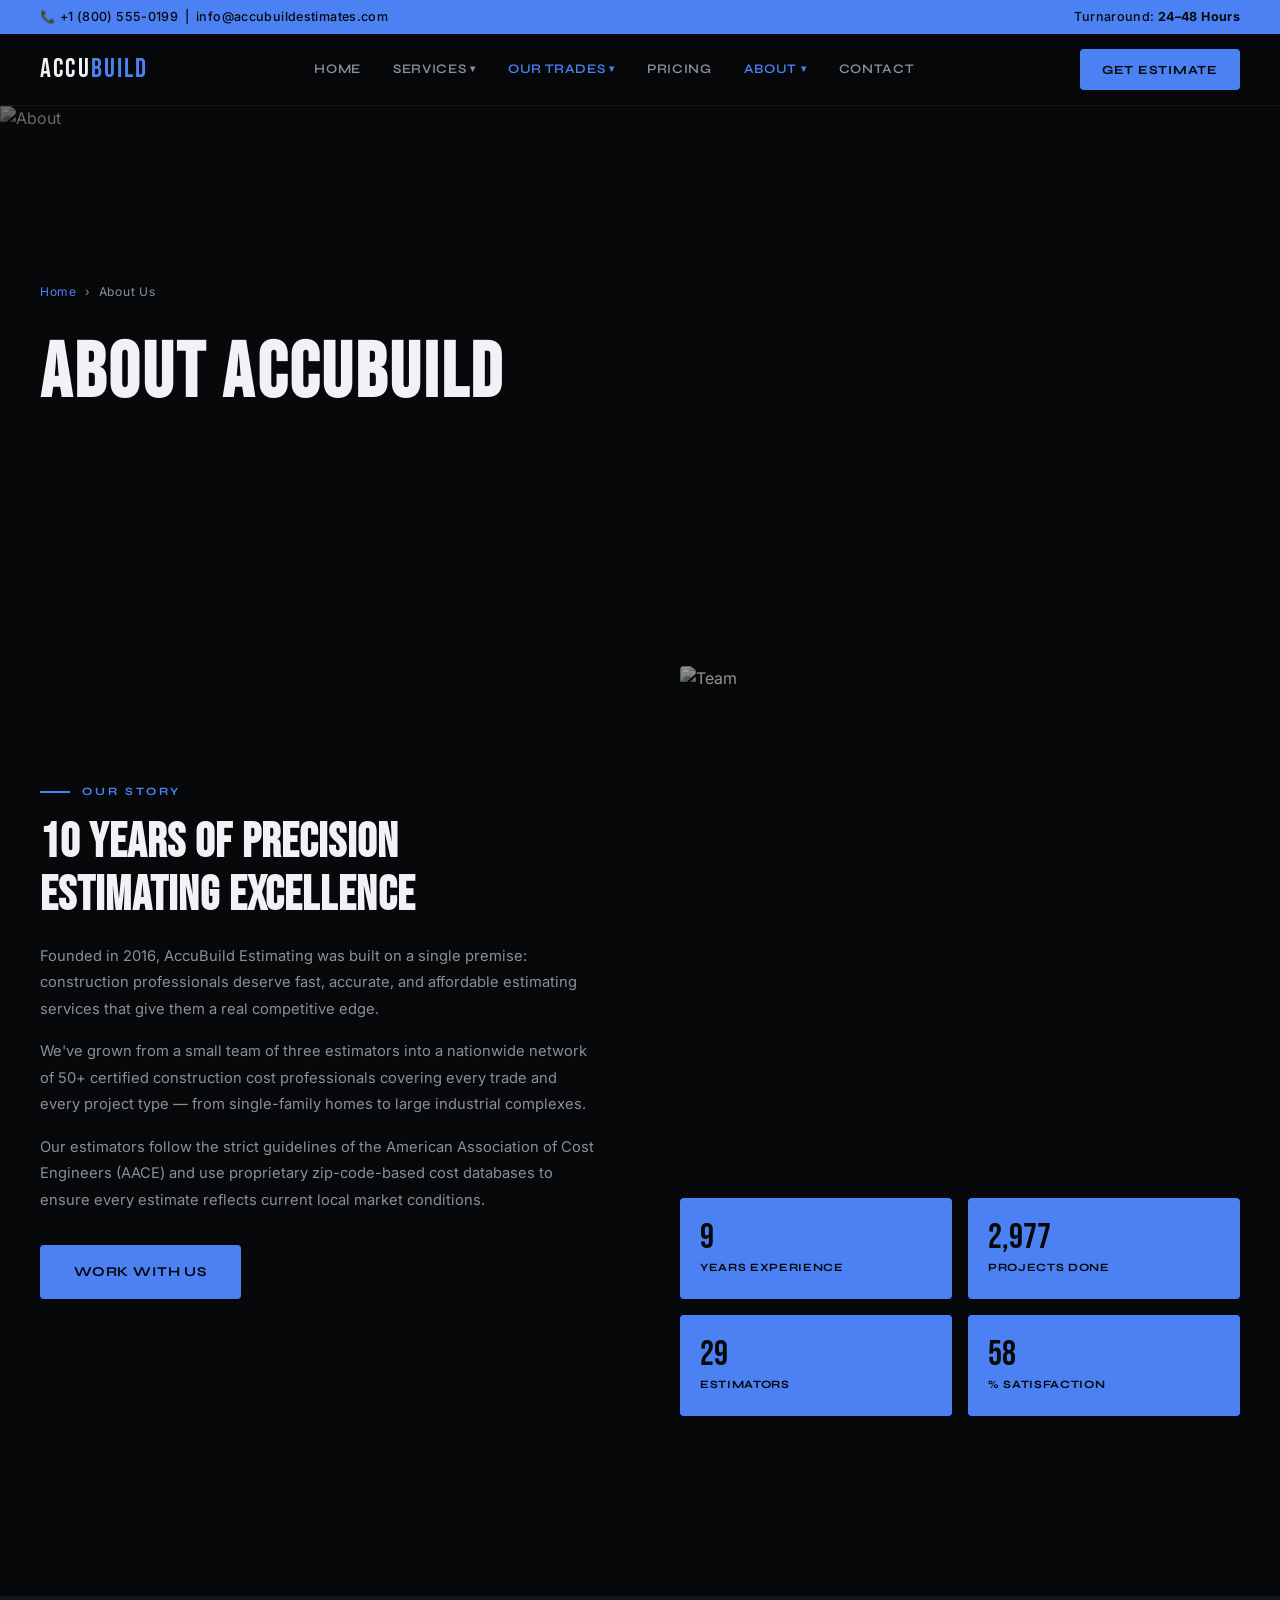
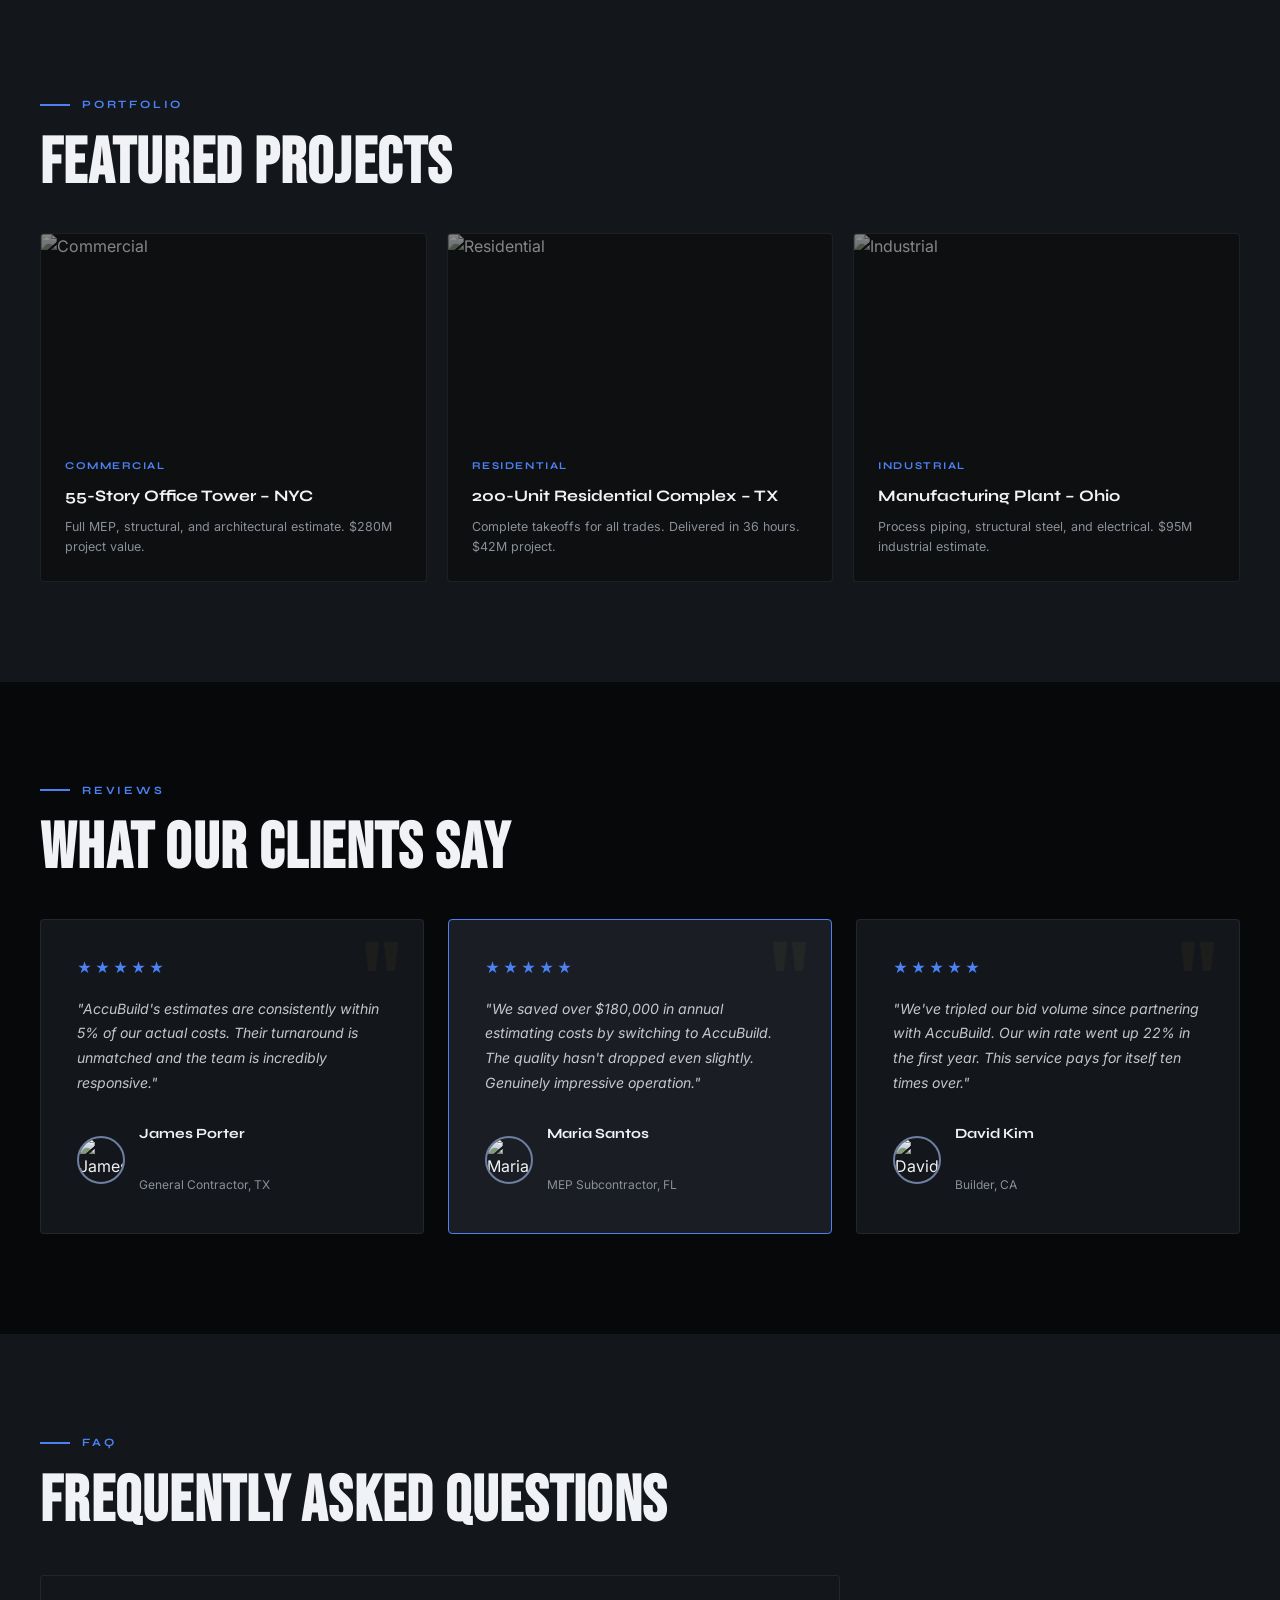
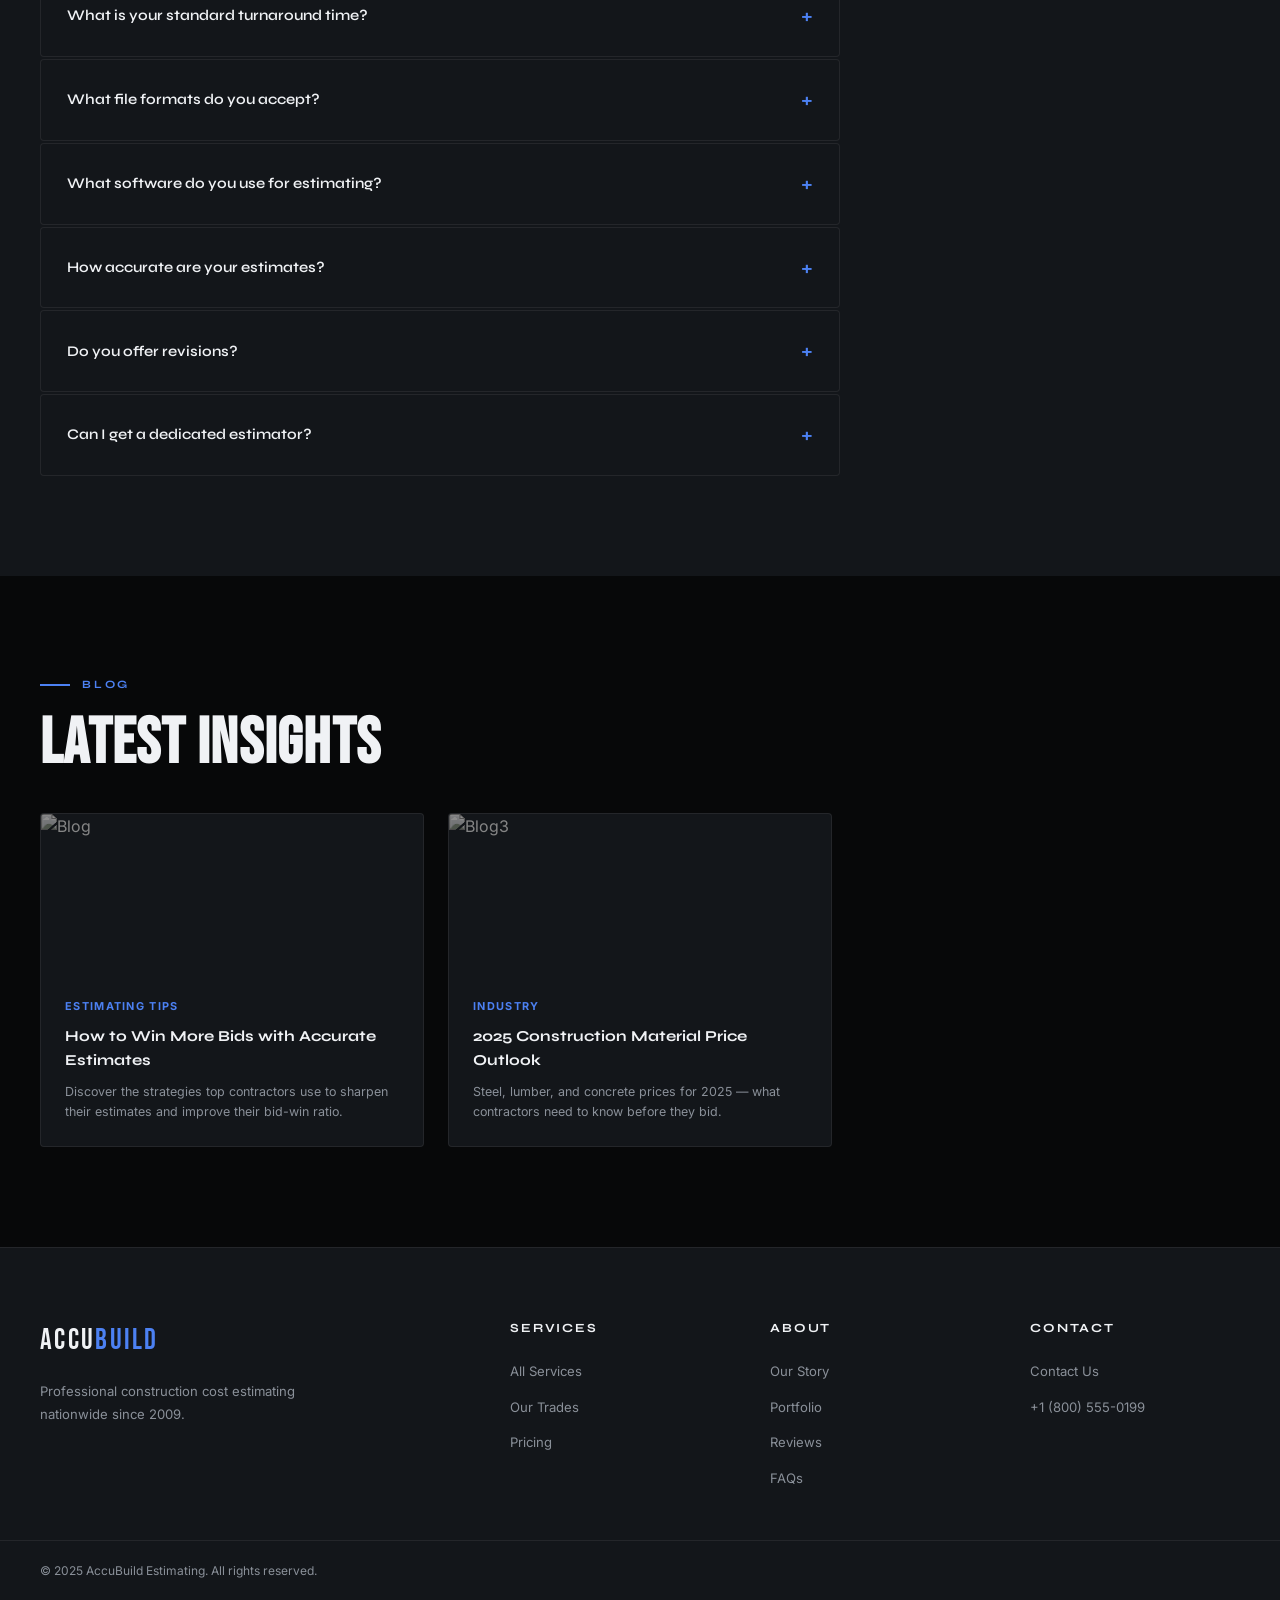
==== commit cde22d5f: "first commit" ====
--- a/about.html
+++ b/about.html
@@ -23,28 +23,60 @@
       <a href="services.html">Services <span class="caret">▾</span></a>
       <ul class="dropdown-menu">
         <li><a href="services.html#cost">Cost Estimating</a></li>
+        <li><a href="services.html#construction">Construction Estimating</a></li>
         <li><a href="services.html#takeoff">Construction Takeoff</a></li>
         <li><a href="services.html#commercial">Commercial Estimating</a></li>
+        <li><a href="services.html#residential">Residential Estimating</a></li>
         <li><a href="services.html#scheduling">CPM Scheduling</a></li>
       </ul>
     </li>
     <li class="dropdown">
-      <a href="trades.html">Our Trades <span class="caret">▾</span></a>
-      <ul class="dropdown-menu">
-        <li><a href="trades.html#concrete">Concrete</a></li>
-        <li><a href="trades.html#electrical">Electrical</a></li>
-        <li><a href="trades.html#mep">MEP</a></li>
+  <a href="trades.html" class="active">Our Trades <span class="caret">▾</span></a>
+  <ul class="dropdown-menu">
+    <li><a href="#concrete">Concrete Estimating</a></li>
+    <li><a href="#electrical">Electrical Estimating</a></li>
+    <li><a href="#masonry">Masonry Estimating</a></li>
+
+    <li class="has-sub">
+      <a href="#mep">MEP Estimating ›</a>
+      <ul class="sub-menu">
+        <li><a href="#hvac">HVAC Estimating</a></li>
+        <li><a href="#plumbing">Plumbing Estimating</a></li>
+        <li><a href="#mechanical">Mechanical Estimating</a></li>
       </ul>
     </li>
+
+    <li><a href="#roofing">Roofing Estimating</a></li>
+    <li><a href="#sitework">Sitework Estimating</a></li>
+    <li><a href="#lumber">Lumber Takeoff</a></li>
+    <li><a href="#drywall">Drywall Takeoff</a></li>
+
+    <!-- NEW OTHERS CATEGORY -->
+    <li class="has-sub">
+      <a href="#">Others ›</a>
+      <ul class="sub-menu">
+        <li><a href="#general">General Contracting</a></li>
+        <li><a href="#electrical">Electrical</a></li>
+        <li><a href="#mechanical">Mechanical (HVAC)</a></li>
+        <li><a href="#plumbing">Plumbing</a></li>
+        <li><a href="#drywall">Drywall & Finishes</a></li>
+        <li><a href="#masonry">Masonry</a></li>
+        <li><a href="#concrete">Concrete & Site Work</a></li>
+        <li><a href="#roofing">Roofing & Exterior</a></li>
+      </ul>
+    </li>
+
+  </ul>
+</li>
     <li><a href="pricing.html">Pricing</a></li>
     <li class="dropdown">
-      <a href="about.html" class="active">About <span class="caret">▾</span></a>
+      <a href="about.html">About <span class="caret">▾</span></a>
       <ul class="dropdown-menu">
-        <li><a href="#story">Our Story</a></li>
-        <li><a href="#portfolio">Portfolio</a></li>
-        <li><a href="#reviews">Reviews</a></li>
-        <li><a href="#faq">FAQs</a></li>
-        <li><a href="#blog">Blog</a></li>
+        <li><a href="about.html#story">Our Story</a></li>
+        <li><a href="about.html#portfolio">Portfolio</a></li>
+        <li><a href="about.html#reviews">Reviews</a></li>
+        <li><a href="about.html#faq">FAQs</a></li>
+        <li><a href="about.html#blog">Blog</a></li>
       </ul>
     </li>
     <li><a href="contact.html">Contact</a></li>
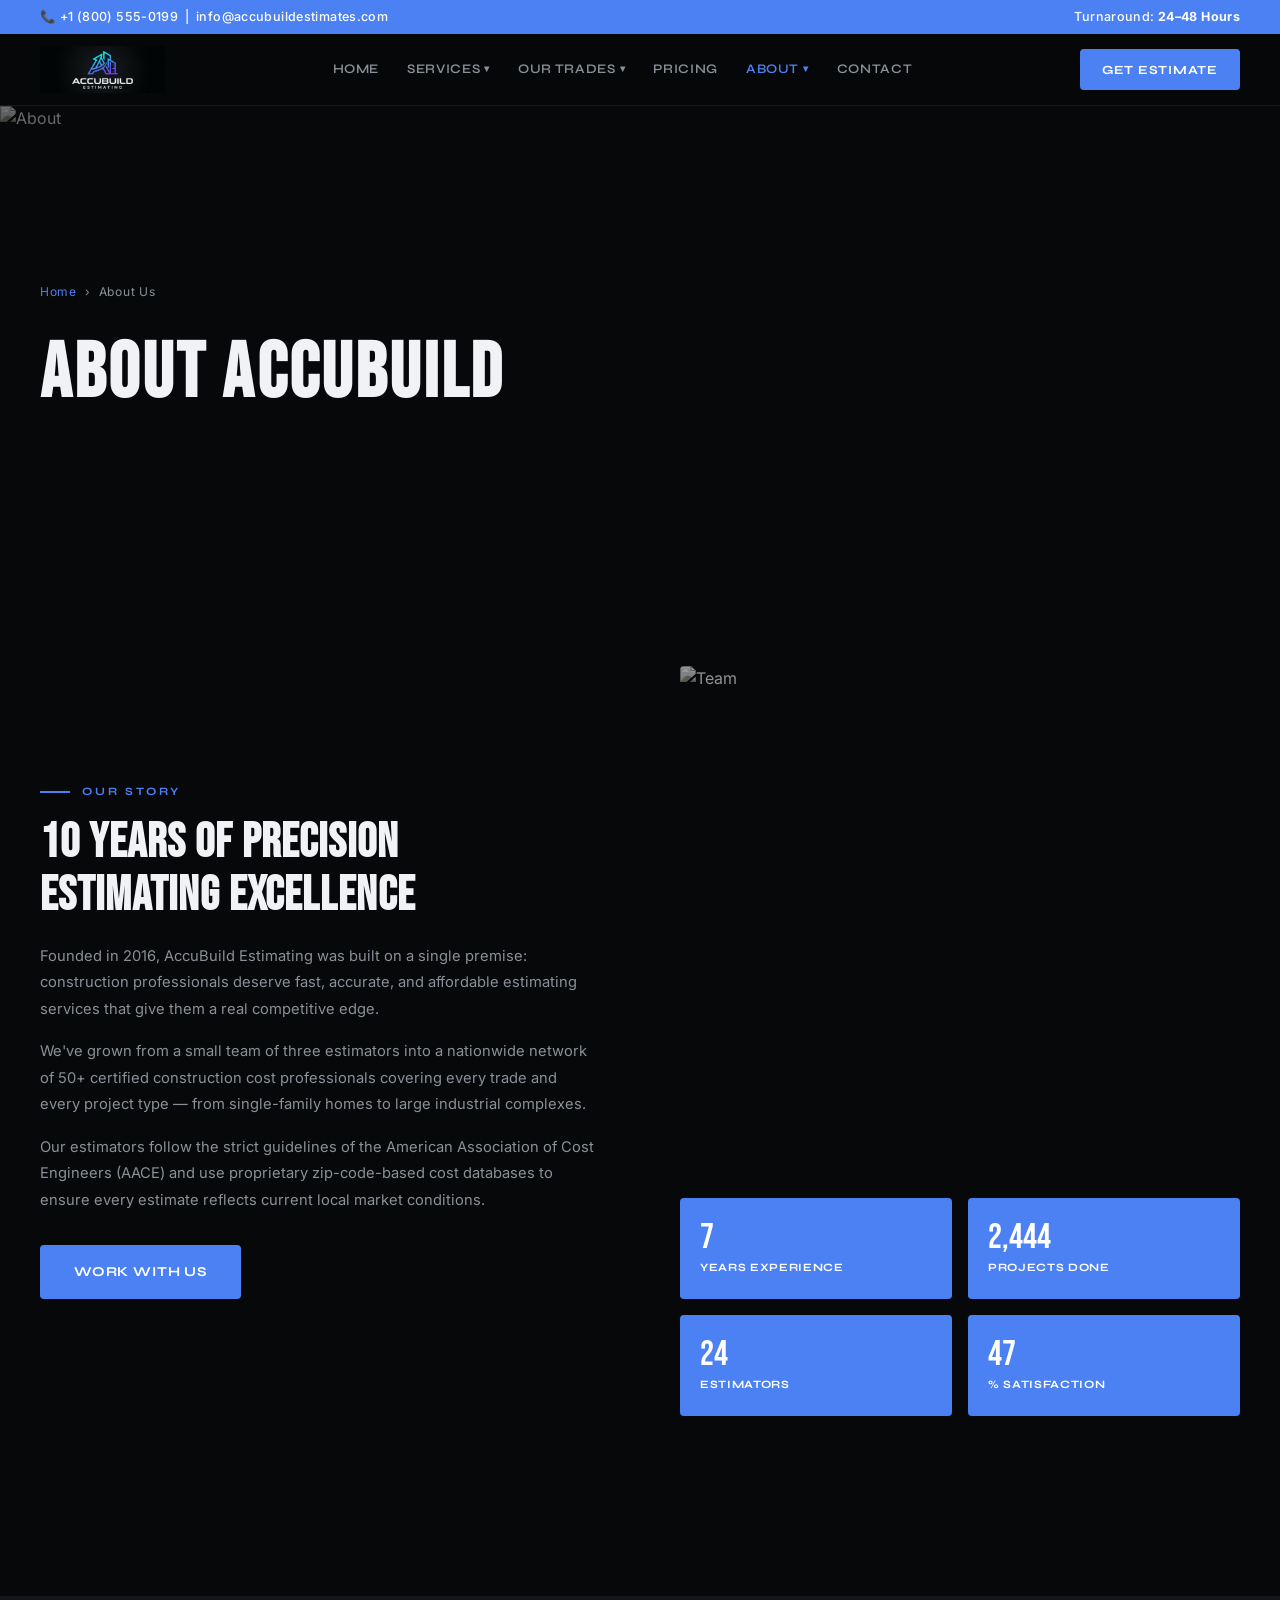
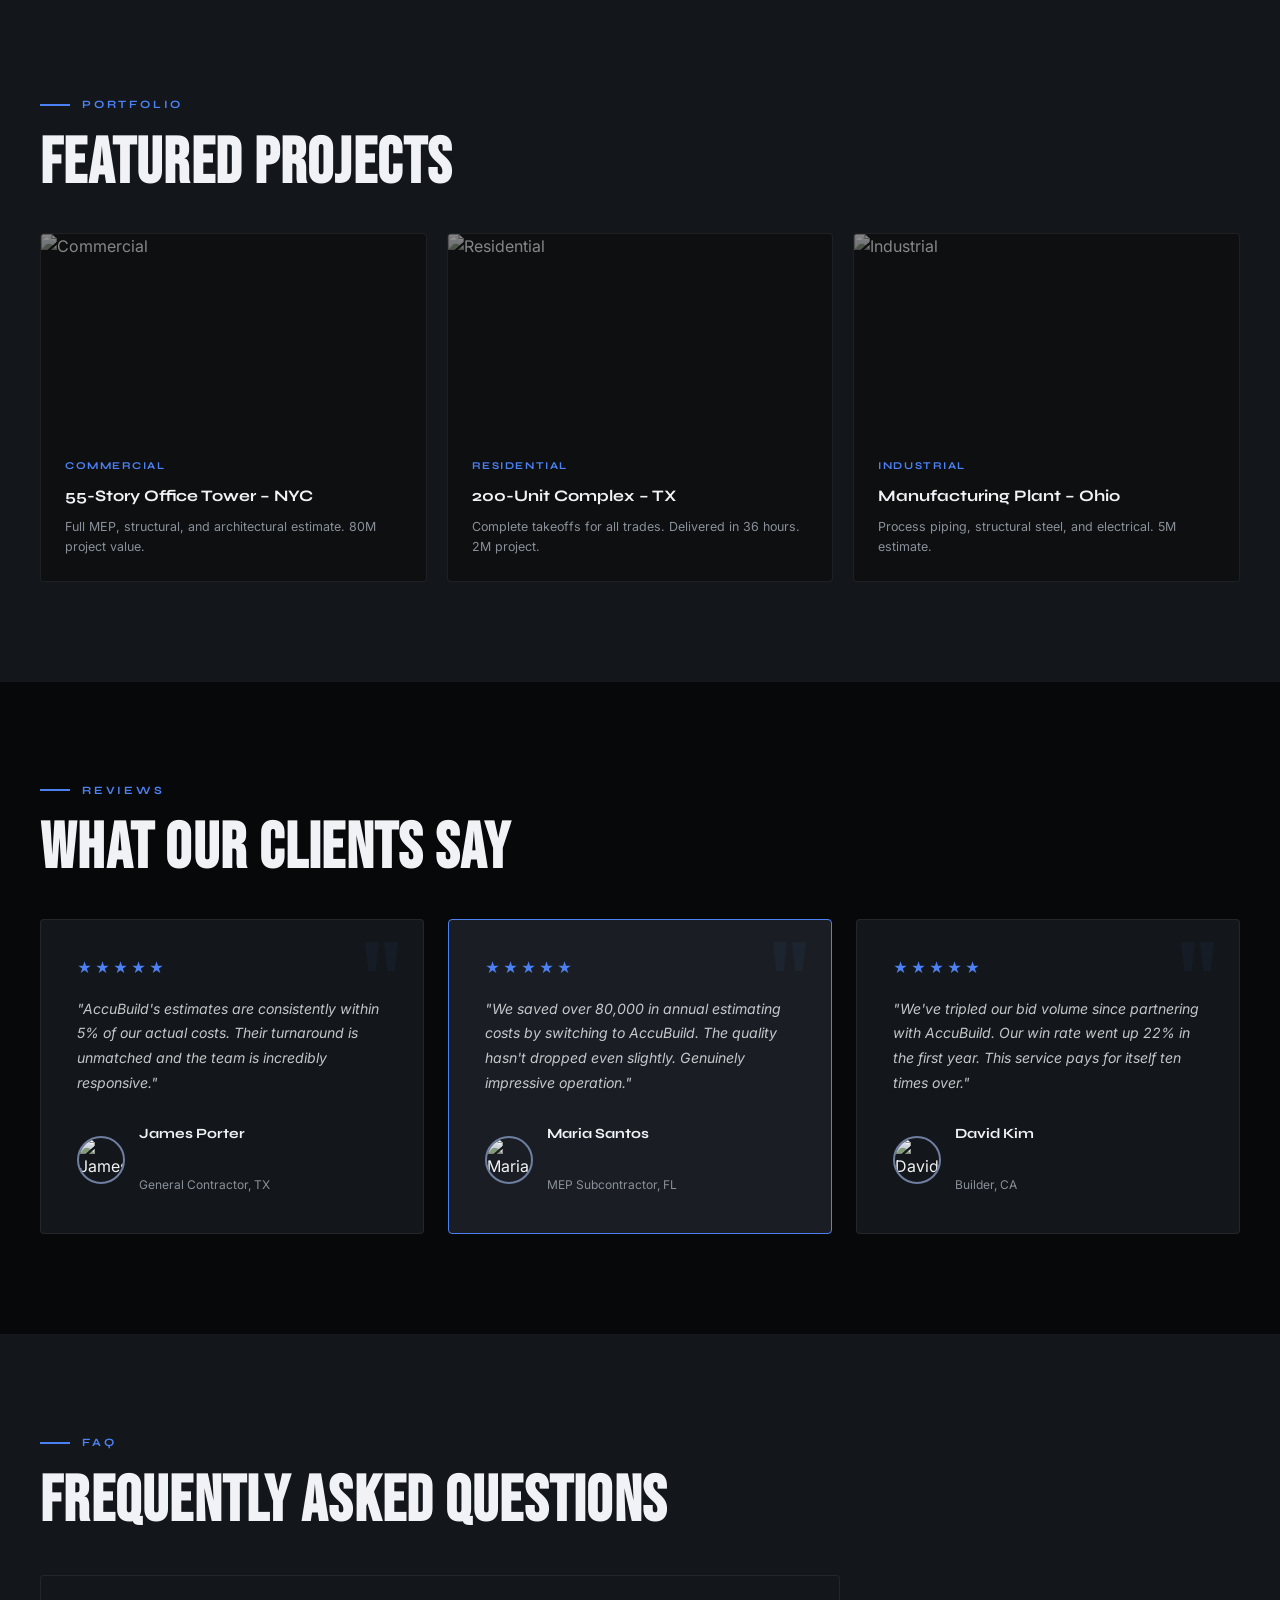
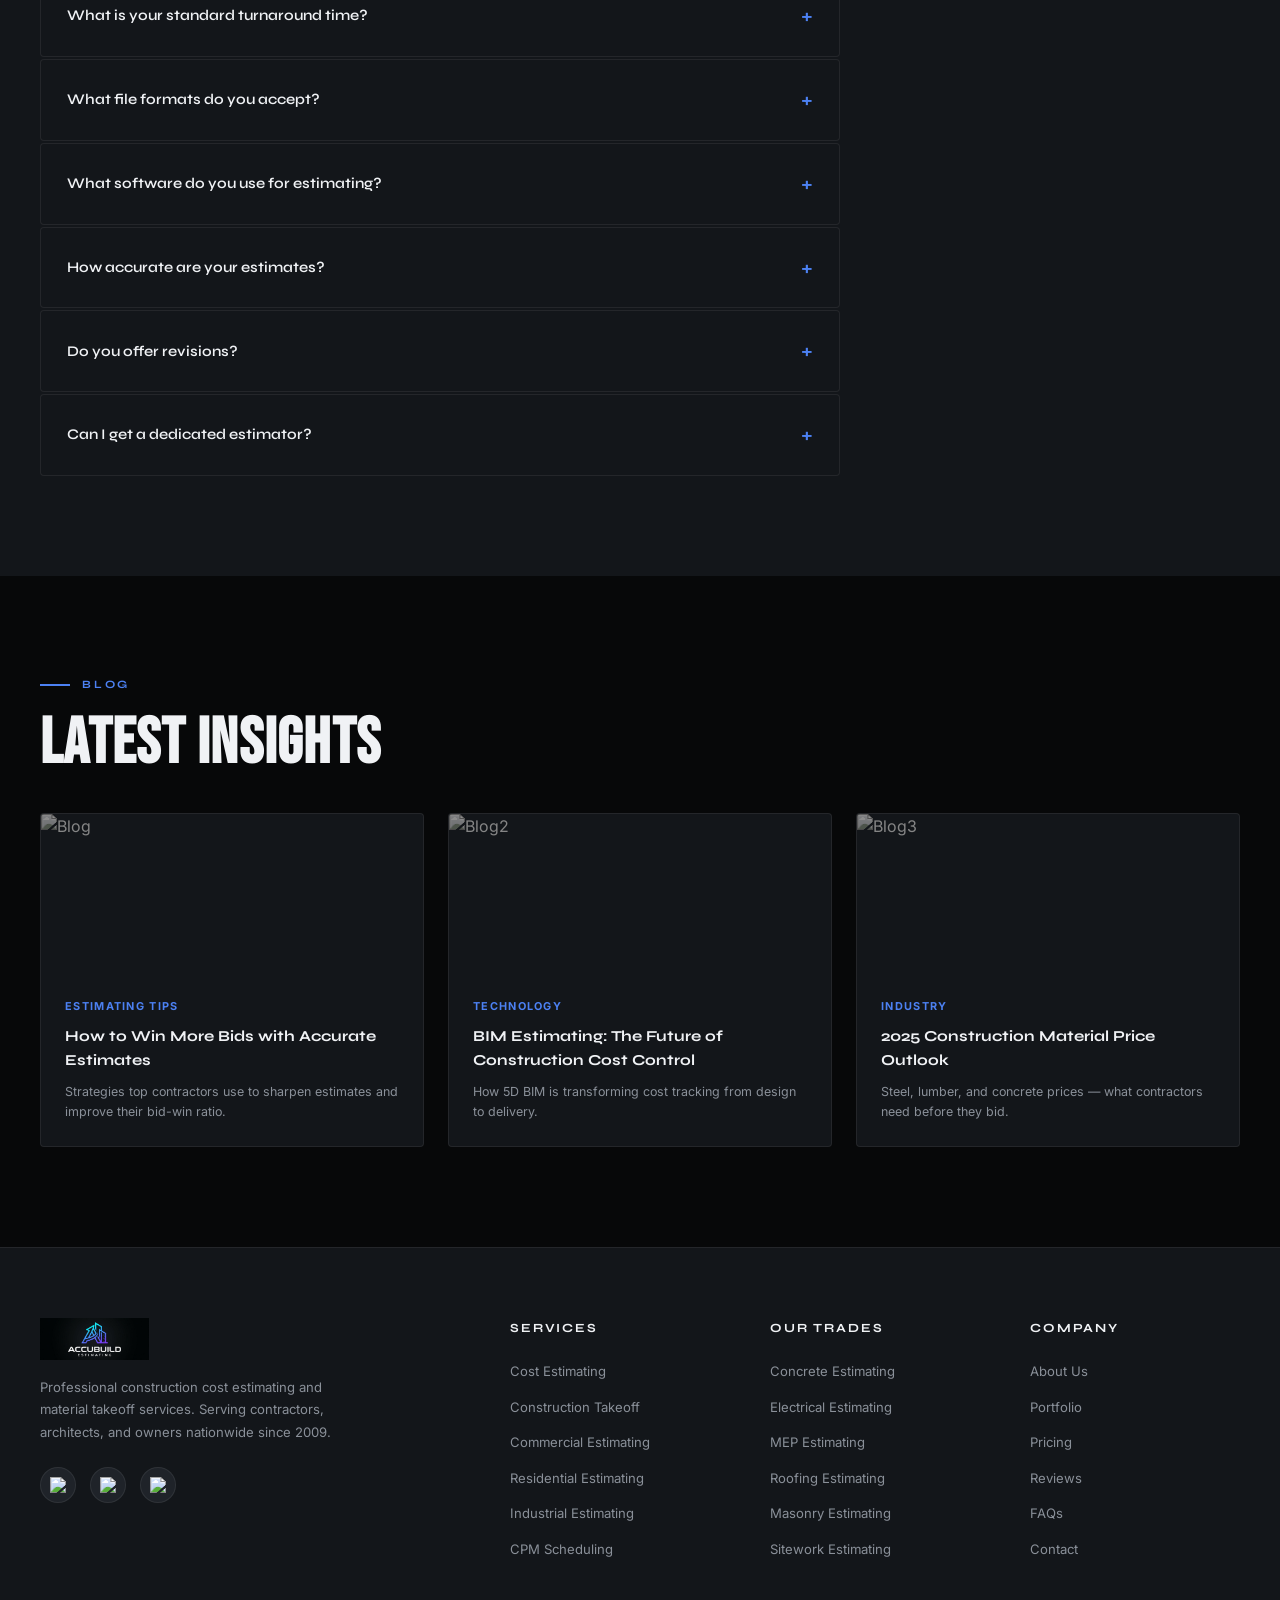
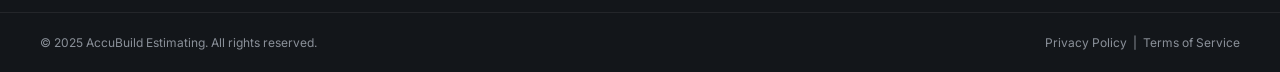
==== commit fa73f85f: "first commit" ====
--- a/about.html
+++ b/about.html
@@ -3,71 +3,90 @@
 <head>
 <meta charset="UTF-8"/>
 <meta name="viewport" content="width=device-width, initial-scale=1.0"/>
-<title>About Us – AccuBuild Estimating</title>
+<link rel="icon" type="image/png" href="assets/favicon.png"/>
 <link rel="preconnect" href="https://fonts.googleapis.com"/>
 <link href="https://fonts.googleapis.com/css2?family=Bebas+Neue&family=Syne:wght@400;600;700;800&family=Inter:wght@300;400;500&display=swap" rel="stylesheet"/>
 <link rel="stylesheet" href="style.css"/>
+<title>About Us – AccuBuild Estimating</title>
 </head>
 <body>
-
 <div class="topbar">
   <span>📞 +1 (800) 555-0199 &nbsp;|&nbsp; info@accubuildestimates.com</span>
   <span>Turnaround: <strong>24–48 Hours</strong></span>
 </div>
 
 <nav id="navbar">
-  <a href="index.html" class="logo">ACCU<span>BUILD</span></a>
+  <a href="index.html" class="logo">
+    <img src="assets/AB.jpeg" alt="AccuBuild Estimating Logo"/>
+  </a>
   <ul class="nav-links">
     <li><a href="index.html">Home</a></li>
     <li class="dropdown">
       <a href="services.html">Services <span class="caret">▾</span></a>
       <ul class="dropdown-menu">
-        <li><a href="services.html#cost">Cost Estimating</a></li>
-        <li><a href="services.html#construction">Construction Estimating</a></li>
+        <li class="has-sub"><a href="services.html#cost">Cost Estimating ›</a>
+          <ul class="sub-menu">
+            <li><a href="services.html#building">Building Cost Estimating</a></li>
+            <li><a href="services.html#bim">BIM Estimating</a></li>
+            <li><a href="services.html#budget">Budget Estimating</a></li>
+          </ul>
+        </li>
+        <li class="has-sub"><a href="services.html#construction">Construction Estimating ›</a>
+          <ul class="sub-menu">
+            <li><a href="services.html#freelance">Freelance Estimating</a></li>
+            <li><a href="services.html#dedicated">Dedicated Estimator</a></li>
+            <li><a href="services.html#blueprint">Blueprint Estimating</a></li>
+            <li><a href="services.html#xactimate">Xactimate Services</a></li>
+          </ul>
+        </li>
         <li><a href="services.html#takeoff">Construction Takeoff</a></li>
+        <li><a href="services.html#residential">Residential Estimating</a></li>
         <li><a href="services.html#commercial">Commercial Estimating</a></li>
-        <li><a href="services.html#residential">Residential Estimating</a></li>
-        <li><a href="services.html#scheduling">CPM Scheduling</a></li>
+        <li><a href="services.html#industrial">Industrial Estimating</a></li>
+        <li><a href="services.html#preliminary">Preliminary Estimate</a></li>
+        <li class="has-sub"><a href="services.html#scheduling">CPM Scheduling ›</a>
+          <ul class="sub-menu">
+            <li><a href="services.html#primavera">Primavera Scheduling</a></li>
+            <li><a href="services.html#msproject">MS Project Scheduling</a></li>
+          </ul>
+        </li>
       </ul>
     </li>
     <li class="dropdown">
-  <a href="trades.html" class="active">Our Trades <span class="caret">▾</span></a>
-  <ul class="dropdown-menu">
-    <li><a href="#concrete">Concrete Estimating</a></li>
-    <li><a href="#electrical">Electrical Estimating</a></li>
-    <li><a href="#masonry">Masonry Estimating</a></li>
-
-    <li class="has-sub">
-      <a href="#mep">MEP Estimating ›</a>
-      <ul class="sub-menu">
-        <li><a href="#hvac">HVAC Estimating</a></li>
-        <li><a href="#plumbing">Plumbing Estimating</a></li>
-        <li><a href="#mechanical">Mechanical Estimating</a></li>
+      <a href="trades.html">Our Trades <span class="caret">▾</span></a>
+      <ul class="dropdown-menu">
+        <li><a href="trades.html#concrete">Concrete Estimating</a></li>
+        <li class="has-sub"><a href="trades.html#electrical">Electrical Estimating ›</a>
+          <ul class="sub-menu">
+            <li><a href="trades.html#telecom">Telecom Estimating</a></li>
+            <li><a href="trades.html#electrical">Electrical Outsourcing</a></li>
+          </ul>
+        </li>
+        <li><a href="trades.html#masonry">Masonry Estimating</a></li>
+        <li class="has-sub"><a href="trades.html#mep">MEP Estimating ›</a>
+          <ul class="sub-menu">
+            <li><a href="trades.html#hvac">HVAC Estimating</a></li>
+            <li><a href="trades.html#plumbing">Plumbing Estimating</a></li>
+            <li><a href="trades.html#mechanical">Mechanical Estimating</a></li>
+            <li><a href="trades.html#piping">Piping Estimating</a></li>
+          </ul>
+        </li>
+        <li><a href="trades.html#roofing">Roofing Estimating</a></li>
+        <li><a href="trades.html#sitework">Sitework Estimating</a></li>
+        <li><a href="trades.html#drywall">Drywall Takeoff</a></li>
+        <li><a href="trades.html#lumber">Lumber Takeoff</a></li>
+        <li class="has-sub"><a href="trades.html#others">Others ›</a>
+          <ul class="sub-menu">
+            <li><a href="trades.html#insulation">Insulation Estimating</a></li>
+            <li><a href="trades.html#flooring">Flooring Estimating</a></li>
+            <li><a href="trades.html#painting">Painting Estimating</a></li>
+            <li><a href="trades.html#metals">Metals Estimating</a></li>
+            <li><a href="trades.html#openings">Openings Estimating</a></li>
+            <li><a href="trades.html#fireproofing">Fireproofing Estimating</a></li>
+          </ul>
+        </li>
       </ul>
     </li>
-
-    <li><a href="#roofing">Roofing Estimating</a></li>
-    <li><a href="#sitework">Sitework Estimating</a></li>
-    <li><a href="#lumber">Lumber Takeoff</a></li>
-    <li><a href="#drywall">Drywall Takeoff</a></li>
-
-    <!-- NEW OTHERS CATEGORY -->
-    <li class="has-sub">
-      <a href="#">Others ›</a>
-      <ul class="sub-menu">
-        <li><a href="#general">General Contracting</a></li>
-        <li><a href="#electrical">Electrical</a></li>
-        <li><a href="#mechanical">Mechanical (HVAC)</a></li>
-        <li><a href="#plumbing">Plumbing</a></li>
-        <li><a href="#drywall">Drywall & Finishes</a></li>
-        <li><a href="#masonry">Masonry</a></li>
-        <li><a href="#concrete">Concrete & Site Work</a></li>
-        <li><a href="#roofing">Roofing & Exterior</a></li>
-      </ul>
-    </li>
-
-  </ul>
-</li>
     <li><a href="pricing.html">Pricing</a></li>
     <li class="dropdown">
       <a href="about.html">About <span class="caret">▾</span></a>
@@ -77,18 +96,94 @@
         <li><a href="about.html#reviews">Reviews</a></li>
         <li><a href="about.html#faq">FAQs</a></li>
         <li><a href="about.html#blog">Blog</a></li>
+        <li><a href="about.html#outsource">Outsource Estimating</a></li>
       </ul>
     </li>
     <li><a href="contact.html">Contact</a></li>
   </ul>
   <a href="contact.html" class="btn-nav">Get Estimate</a>
-  <button class="hamburger" id="hamburger"><span></span><span></span><span></span></button>
+  <button class="hamburger" id="hamburger" aria-label="Open menu"><span></span><span></span><span></span></button>
 </nav>
 
+<!-- MOBILE NAV -->
+<div class="mobile-nav" id="mobileNav">
+  <div class="mobile-nav-header">
+    <a href="index.html" class="mobile-nav-logo">
+      <img src="assets/AB.jpeg" alt="AccuBuild Logo"/>
+    </a>
+    <button class="mobile-nav-close" id="mobileClose" aria-label="Close menu">✕</button>
+  </div>
+  <div class="mobile-nav-body">
+    <a href="index.html" class="mob-link">Home</a>
+
+    <div class="mob-group">
+      <div class="mob-link">Services <span class="mob-arrow">›</span></div>
+      <div class="mob-submenu">
+        <span class="mob-sub-label">Cost Estimating</span>
+        <a href="services.html#building">Building Cost Estimating</a>
+        <a href="services.html#bim">BIM Estimating</a>
+        <a href="services.html#budget">Budget Estimating</a>
+        <span class="mob-sub-label">Construction Estimating</span>
+        <a href="services.html#freelance">Freelance Estimating</a>
+        <a href="services.html#dedicated">Dedicated Estimator</a>
+        <a href="services.html#blueprint">Blueprint Estimating</a>
+        <a href="services.html#xactimate">Xactimate Services</a>
+        <span class="mob-sub-label">More Services</span>
+        <a href="services.html#takeoff">Construction Takeoff</a>
+        <a href="services.html#residential">Residential Estimating</a>
+        <a href="services.html#commercial">Commercial Estimating</a>
+        <a href="services.html#industrial">Industrial Estimating</a>
+        <a href="services.html#preliminary">Preliminary Estimate</a>
+        <a href="services.html#primavera">Primavera Scheduling</a>
+        <a href="services.html#msproject">MS Project Scheduling</a>
+      </div>
+    </div>
+
+    <div class="mob-group">
+      <div class="mob-link">Our Trades <span class="mob-arrow">›</span></div>
+      <div class="mob-submenu">
+        <a href="trades.html#concrete">Concrete Estimating</a>
+        <a href="trades.html#electrical">Electrical Estimating</a>
+        <a href="trades.html#masonry">Masonry Estimating</a>
+        <a href="trades.html#hvac">HVAC Estimating</a>
+        <a href="trades.html#plumbing">Plumbing Estimating</a>
+        <a href="trades.html#mechanical">Mechanical Estimating</a>
+        <a href="trades.html#piping">Piping Estimating</a>
+        <a href="trades.html#roofing">Roofing Estimating</a>
+        <a href="trades.html#sitework">Sitework Estimating</a>
+        <a href="trades.html#drywall">Drywall Takeoff</a>
+        <a href="trades.html#lumber">Lumber Takeoff</a>
+        <a href="trades.html#insulation">Insulation Estimating</a>
+        <a href="trades.html#flooring">Flooring Estimating</a>
+        <a href="trades.html#painting">Painting Estimating</a>
+        <a href="trades.html#metals">Metals Estimating</a>
+        <a href="trades.html#telecom">Telecom Estimating</a>
+      </div>
+    </div>
+
+    <a href="pricing.html" class="mob-link">Pricing</a>
+
+    <div class="mob-group">
+      <div class="mob-link">About <span class="mob-arrow">›</span></div>
+      <div class="mob-submenu">
+        <a href="about.html#story">Our Story</a>
+        <a href="about.html#portfolio">Portfolio</a>
+        <a href="about.html#reviews">Reviews</a>
+        <a href="about.html#faq">FAQs</a>
+        <a href="about.html#blog">Blog</a>
+        <a href="about.html#outsource">Outsource Estimating</a>
+      </div>
+    </div>
+
+    <a href="contact.html" class="mob-link">Contact</a>
+    <div class="mob-cta-wrap">
+      <a href="contact.html" class="btn-primary">Get Free Estimate</a>
+    </div>
+  </div>
+</div>
+
 <section class="page-hero">
-  <div class="page-hero-bg">
-    <img src="https://images.unsplash.com/photo-1590496793929-36417d3117de?w=1600&auto=format&fit=crop&q=80" alt="About"/>
-  </div>
+  <div class="page-hero-bg"><img src="https://images.unsplash.com/photo-1590496793929-36417d3117de?w=1600&auto=format&fit=crop&q=80" alt="About"/></div>
   <div class="page-hero-overlay"></div>
   <div class="page-hero-content">
     <div class="breadcrumb"><a href="index.html">Home</a><span>›</span>About Us</div>
@@ -103,36 +198,18 @@
       <div>
         <div class="section-label">OUR STORY</div>
         <h2 class="section-title-sm" style="margin-bottom:20px;">10 Years of Precision<br/>Estimating Excellence</h2>
-        <p style="color:var(--muted); line-height:1.8; margin-bottom:16px; font-size:0.92rem;">
-          Founded in 2016, AccuBuild Estimating was built on a single premise: construction professionals deserve fast, accurate, and affordable estimating services that give them a real competitive edge.
-        </p>
-        <p style="color:var(--muted); line-height:1.8; margin-bottom:16px; font-size:0.92rem;">
-          We've grown from a small team of three estimators into a nationwide network of 50+ certified construction cost professionals covering every trade and every project type — from single-family homes to large industrial complexes.
-        </p>
-        <p style="color:var(--muted); line-height:1.8; margin-bottom:32px; font-size:0.92rem;">
-          Our estimators follow the strict guidelines of the American Association of Cost Engineers (AACE) and use proprietary zip-code-based cost databases to ensure every estimate reflects current local market conditions.
-        </p>
+        <p style="color:var(--muted);line-height:1.8;margin-bottom:16px;font-size:.92rem;">Founded in 2016, AccuBuild Estimating was built on a single premise: construction professionals deserve fast, accurate, and affordable estimating services that give them a real competitive edge.</p>
+        <p style="color:var(--muted);line-height:1.8;margin-bottom:16px;font-size:.92rem;">We've grown from a small team of three estimators into a nationwide network of 50+ certified construction cost professionals covering every trade and every project type — from single-family homes to large industrial complexes.</p>
+        <p style="color:var(--muted);line-height:1.8;margin-bottom:32px;font-size:.92rem;">Our estimators follow the strict guidelines of the American Association of Cost Engineers (AACE) and use proprietary zip-code-based cost databases to ensure every estimate reflects current local market conditions.</p>
         <a href="contact.html" class="btn-primary">Work With Us</a>
       </div>
       <div class="about-img-wrap">
         <img src="https://images.unsplash.com/photo-1560250097-0b93528c311a?w=800&auto=format&fit=crop&q=80" alt="Team"/>
         <div class="about-numbers">
-          <div class="about-num-card">
-            <div class="num" data-count="15">0</div>
-            <div class="lbl">Years Experience</div>
-          </div>
-          <div class="about-num-card">
-            <div class="num" data-count="5000">0</div>
-            <div class="lbl">Projects Done</div>
-          </div>
-          <div class="about-num-card">
-            <div class="num" data-count="50">0</div>
-            <div class="lbl">Estimators</div>
-          </div>
-          <div class="about-num-card">
-            <div class="num" data-count="98">0</div>
-            <div class="lbl">% Satisfaction</div>
-          </div>
+          <div class="about-num-card"><div class="num" data-count="15">0</div><div class="lbl">Years Experience</div></div>
+          <div class="about-num-card"><div class="num" data-count="5000">0</div><div class="lbl">Projects Done</div></div>
+          <div class="about-num-card"><div class="num" data-count="50">0</div><div class="lbl">Estimators</div></div>
+          <div class="about-num-card"><div class="num" data-count="98">0</div><div class="lbl">% Satisfaction</div></div>
         </div>
       </div>
     </div>
@@ -144,29 +221,29 @@
   <div class="container">
     <div class="section-label">PORTFOLIO</div>
     <h2 class="section-title" style="margin-bottom:36px;">Featured Projects</h2>
-    <div style="display:grid; grid-template-columns:repeat(3,1fr); gap:20px;">
-      <div style="border:1px solid var(--border); border-radius:var(--radius); overflow:hidden; background:var(--dark); transition:transform 0.3s ease;" onmouseover="this.style.transform='translateY(-6px)'" onmouseout="this.style.transform='translateY(0)'">
-        <img src="https://images.unsplash.com/photo-1486325212027-8081e485255e?w=600&auto=format&fit=crop&q=80" alt="Commercial" style="width:100%; height:200px; object-fit:cover; filter:saturate(0.2) brightness(0.55);"/>
-        <div style="padding:24px;">
-          <div style="font-family:var(--font-head); font-size:0.65rem; font-weight:700; letter-spacing:0.15em; text-transform:uppercase; color:var(--gold); margin-bottom:8px;">Commercial</div>
-          <h4 style="font-family:var(--font-head); font-weight:700; margin-bottom:8px;">55-Story Office Tower – NYC</h4>
-          <p style="font-size:0.78rem; color:var(--muted);">Full MEP, structural, and architectural estimate. $280M project value.</p>
-        </div>
-      </div>
-      <div style="border:1px solid var(--border); border-radius:var(--radius); overflow:hidden; background:var(--dark); transition:transform 0.3s ease;" onmouseover="this.style.transform='translateY(-6px)'" onmouseout="this.style.transform='translateY(0)'">
-        <img src="https://images.unsplash.com/photo-1570129477492-45c003edd2be?w=600&auto=format&fit=crop&q=80" alt="Residential" style="width:100%; height:200px; object-fit:cover; filter:saturate(0.2) brightness(0.55);"/>
-        <div style="padding:24px;">
-          <div style="font-family:var(--font-head); font-size:0.65rem; font-weight:700; letter-spacing:0.15em; text-transform:uppercase; color:var(--gold); margin-bottom:8px;">Residential</div>
-          <h4 style="font-family:var(--font-head); font-weight:700; margin-bottom:8px;">200-Unit Residential Complex – TX</h4>
-          <p style="font-size:0.78rem; color:var(--muted);">Complete takeoffs for all trades. Delivered in 36 hours. $42M project.</p>
-        </div>
-      </div>
-      <div style="border:1px solid var(--border); border-radius:var(--radius); overflow:hidden; background:var(--dark); transition:transform 0.3s ease;" onmouseover="this.style.transform='translateY(-6px)'" onmouseout="this.style.transform='translateY(0)'">
-        <img src="https://images.unsplash.com/photo-1518709268805-4e9042af9f23?w=600&auto=format&fit=crop&q=80" alt="Industrial" style="width:100%; height:200px; object-fit:cover; filter:saturate(0.2) brightness(0.55);"/>
-        <div style="padding:24px;">
-          <div style="font-family:var(--font-head); font-size:0.65rem; font-weight:700; letter-spacing:0.15em; text-transform:uppercase; color:var(--gold); margin-bottom:8px;">Industrial</div>
-          <h4 style="font-family:var(--font-head); font-weight:700; margin-bottom:8px;">Manufacturing Plant – Ohio</h4>
-          <p style="font-size:0.78rem; color:var(--muted);">Process piping, structural steel, and electrical. $95M industrial estimate.</p>
+    <div style="display:grid;grid-template-columns:repeat(3,1fr);gap:20px;" class="portfolio-grid">
+      <div style="border:1px solid var(--border);border-radius:var(--radius);overflow:hidden;background:var(--dark);transition:transform .3s ease,border-color .3s ease;" onmouseover="this.style.transform='translateY(-6px)';this.style.borderColor='var(--gold)'" onmouseout="this.style.transform='none';this.style.borderColor='var(--border)'">
+        <img src="https://images.unsplash.com/photo-1486325212027-8081e485255e?w=600&auto=format&fit=crop&q=80" alt="Commercial" style="width:100%;height:200px;object-fit:cover;filter:saturate(.2) brightness(.55);"/>
+        <div style="padding:24px;">
+          <div style="font-family:var(--font-head);font-size:.65rem;font-weight:700;letter-spacing:.15em;text-transform:uppercase;color:var(--gold);margin-bottom:8px;">Commercial</div>
+          <h4 style="font-family:var(--font-head);font-weight:700;margin-bottom:8px;">55-Story Office Tower – NYC</h4>
+          <p style="font-size:.78rem;color:var(--muted);">Full MEP, structural, and architectural estimate. 80M project value.</p>
+        </div>
+      </div>
+      <div style="border:1px solid var(--border);border-radius:var(--radius);overflow:hidden;background:var(--dark);transition:transform .3s ease,border-color .3s ease;" onmouseover="this.style.transform='translateY(-6px)';this.style.borderColor='var(--gold)'" onmouseout="this.style.transform='none';this.style.borderColor='var(--border)'">
+        <img src="https://images.unsplash.com/photo-1570129477492-45c003edd2be?w=600&auto=format&fit=crop&q=80" alt="Residential" style="width:100%;height:200px;object-fit:cover;filter:saturate(.2) brightness(.55);"/>
+        <div style="padding:24px;">
+          <div style="font-family:var(--font-head);font-size:.65rem;font-weight:700;letter-spacing:.15em;text-transform:uppercase;color:var(--gold);margin-bottom:8px;">Residential</div>
+          <h4 style="font-family:var(--font-head);font-weight:700;margin-bottom:8px;">200-Unit Complex – TX</h4>
+          <p style="font-size:.78rem;color:var(--muted);">Complete takeoffs for all trades. Delivered in 36 hours. 2M project.</p>
+        </div>
+      </div>
+      <div style="border:1px solid var(--border);border-radius:var(--radius);overflow:hidden;background:var(--dark);transition:transform .3s ease,border-color .3s ease;" onmouseover="this.style.transform='translateY(-6px)';this.style.borderColor='var(--gold)'" onmouseout="this.style.transform='none';this.style.borderColor='var(--border)'">
+        <img src="https://images.unsplash.com/photo-1518709268805-4e9042af9f23?w=600&auto=format&fit=crop&q=80" alt="Industrial" style="width:100%;height:200px;object-fit:cover;filter:saturate(.2) brightness(.55);"/>
+        <div style="padding:24px;">
+          <div style="font-family:var(--font-head);font-size:.65rem;font-weight:700;letter-spacing:.15em;text-transform:uppercase;color:var(--gold);margin-bottom:8px;">Industrial</div>
+          <h4 style="font-family:var(--font-head);font-weight:700;margin-bottom:8px;">Manufacturing Plant – Ohio</h4>
+          <p style="font-size:.78rem;color:var(--muted);">Process piping, structural steel, and electrical. 5M estimate.</p>
         </div>
       </div>
     </div>
@@ -183,15 +260,15 @@
         <div class="testi-stars">★★★★★</div>
         <p>"AccuBuild's estimates are consistently within 5% of our actual costs. Their turnaround is unmatched and the team is incredibly responsive."</p>
         <div class="testi-author">
-          <img src="https://images.unsplash.com/photo-1560250097-0b93528c311a?w=80&auto=format&fit=crop&q=80" alt="James"/>
+          <img src="https://images.unsplash.com/photo-1560250097-0b93528c311a?w=80&auto=format&fit=crop&q=80" alt="James Porter"/>
           <div><strong>James Porter</strong><br/><span>General Contractor, TX</span></div>
         </div>
       </div>
       <div class="testi-card featured">
         <div class="testi-stars">★★★★★</div>
-        <p>"We saved over $180,000 in annual estimating costs by switching to AccuBuild. The quality hasn't dropped even slightly. Genuinely impressive operation."</p>
+        <p>"We saved over 80,000 in annual estimating costs by switching to AccuBuild. The quality hasn't dropped even slightly. Genuinely impressive operation."</p>
         <div class="testi-author">
-          <img src="https://images.unsplash.com/photo-1573496359142-b8d87734a5a2?w=80&auto=format&fit=crop&q=80" alt="Maria"/>
+          <img src="https://images.unsplash.com/photo-1573496359142-b8d87734a5a2?w=80&auto=format&fit=crop&q=80" alt="Maria Santos"/>
           <div><strong>Maria Santos</strong><br/><span>MEP Subcontractor, FL</span></div>
         </div>
       </div>
@@ -199,7 +276,7 @@
         <div class="testi-stars">★★★★★</div>
         <p>"We've tripled our bid volume since partnering with AccuBuild. Our win rate went up 22% in the first year. This service pays for itself ten times over."</p>
         <div class="testi-author">
-          <img src="https://images.unsplash.com/photo-1472099645785-5658abf4ff4e?w=80&auto=format&fit=crop&q=80" alt="David"/>
+          <img src="https://images.unsplash.com/photo-1472099645785-5658abf4ff4e?w=80&auto=format&fit=crop&q=80" alt="David Kim"/>
           <div><strong>David Kim</strong><br/><span>Builder, CA</span></div>
         </div>
       </div>
@@ -223,15 +300,15 @@
       </div>
       <div class="faq-item">
         <div class="faq-question">What software do you use for estimating? <span class="faq-icon">+</span></div>
-        <div class="faq-answer"><p>We use PlanSwift and Bluebeam for accurate digital takeoffs and detailed quantity measurements, along with Excel for precise calculations and cost analysis, and can also work with client-specific software as required.</p></div>
+        <div class="faq-answer"><p>We use PlanSwift and Bluebeam for digital takeoffs, RS Means and Craftsman for cost data, Xactimate for insurance work, FastPIPE and FastDUCT for mechanical trades, and Primavera P6 or MS Project for scheduling.</p></div>
       </div>
       <div class="faq-item">
         <div class="faq-question">How accurate are your estimates? <span class="faq-icon">+</span></div>
-        <div class="faq-answer"><p>Our estimates are typically within 5–10% of actual bid prices. We use location-specific databases to ensure pricing reflects your local market.</p></div>
+        <div class="faq-answer"><p>Our estimates are typically within 5–10% of actual bid prices. We back this with our Accuracy Guarantee: confidence backed by commitment—if our numbers don't deliver, we'll cover your next estimate. We use location-specific databases to ensure pricing reflects your local market.</p></div>
       </div>
       <div class="faq-item">
         <div class="faq-question">Do you offer revisions? <span class="faq-icon">+</span></div>
-        <div class="faq-answer"><p>Yes—all plans include revisions. Starter plans include at least 5 revisions, Professional plans include up to 10 revisions, and addenda with minor changes are handled at no cost, while larger scope changes are priced separately at a minimal, transparent fee. </p></div>
+        <div class="faq-answer"><p>Yes. All plans include at least one revision. Professional plans include 3 revisions and Enterprise clients receive unlimited revisions. Revisions for scope changes or addenda are handled on a case-by-case basis with transparent pricing.</p></div>
       </div>
       <div class="faq-item">
         <div class="faq-question">Can I get a dedicated estimator? <span class="faq-icon">+</span></div>
@@ -246,22 +323,29 @@
   <div class="container">
     <div class="section-label">BLOG</div>
     <h2 class="section-title" style="margin-bottom:36px;">Latest Insights</h2>
-    <div style="display:grid; grid-template-columns:repeat(3,1fr); gap:24px;">
-      <a href="#" style="display:block; background:var(--dark2); border:1px solid var(--border); border-radius:var(--radius); overflow:hidden; transition:border-color 0.3s, transform 0.3s;" onmouseover="this.style.transform='translateY(-4px)'; this.style.borderColor='var(--gold)'" onmouseout="this.style.transform='none'; this.style.borderColor='var(--border)'">
-        <img src="https://images.unsplash.com/photo-1454165804606-c3d57bc86b40?w=500&auto=format&fit=crop&q=80" alt="Blog" style="width:100%; height:160px; object-fit:cover; filter:saturate(0.15) brightness(0.55);"/>
-        <div style="padding:24px;">
-          <div style="font-size:0.68rem; color:var(--gold); font-weight:700; letter-spacing:0.12em; text-transform:uppercase; margin-bottom:8px;">Estimating Tips</div>
-          <h4 style="font-family:var(--font-head); font-weight:700; margin-bottom:10px; font-size:0.95rem;">How to Win More Bids with Accurate Estimates</h4>
-          <p style="font-size:0.78rem; color:var(--muted); line-height:1.6;">Discover the strategies top contractors use to sharpen their estimates and improve their bid-win ratio.</p>
+    <div style="display:grid;grid-template-columns:repeat(3,1fr);gap:24px;" class="blog-grid">
+      <a href="#" style="display:block;background:var(--dark2);border:1px solid var(--border);border-radius:var(--radius);overflow:hidden;transition:border-color .3s,transform .3s;" onmouseover="this.style.transform='translateY(-4px)';this.style.borderColor='var(--gold)'" onmouseout="this.style.transform='none';this.style.borderColor='var(--border)'">
+        <img src="https://images.unsplash.com/photo-1454165804606-c3d57bc86b40?w=500&auto=format&fit=crop&q=80" alt="Blog" style="width:100%;height:160px;object-fit:cover;filter:saturate(.15) brightness(.55);"/>
+        <div style="padding:24px;">
+          <div style="font-size:.68rem;color:var(--gold);font-weight:700;letter-spacing:.12em;text-transform:uppercase;margin-bottom:8px;">Estimating Tips</div>
+          <h4 style="font-family:var(--font-head);font-weight:700;margin-bottom:10px;font-size:.95rem;">How to Win More Bids with Accurate Estimates</h4>
+          <p style="font-size:.78rem;color:var(--muted);line-height:1.6;">Strategies top contractors use to sharpen estimates and improve their bid-win ratio.</p>
         </div>
       </a>
-     
-      <a href="#" style="display:block; background:var(--dark2); border:1px solid var(--border); border-radius:var(--radius); overflow:hidden; transition:border-color 0.3s, transform 0.3s;" onmouseover="this.style.transform='translateY(-4px)'; this.style.borderColor='var(--gold)'" onmouseout="this.style.transform='none'; this.style.borderColor='var(--border)'">
-        <img src="https://images.unsplash.com/photo-1611532736597-de2d4265fba3?w=500&auto=format&fit=crop&q=80" alt="Blog3" style="width:100%; height:160px; object-fit:cover; filter:saturate(0.15) brightness(0.55);"/>
-        <div style="padding:24px;">
-          <div style="font-size:0.68rem; color:var(--gold); font-weight:700; letter-spacing:0.12em; text-transform:uppercase; margin-bottom:8px;">Industry</div>
-          <h4 style="font-family:var(--font-head); font-weight:700; margin-bottom:10px; font-size:0.95rem;">2025 Construction Material Price Outlook</h4>
-          <p style="font-size:0.78rem; color:var(--muted); line-height:1.6;">Steel, lumber, and concrete prices for 2025 — what contractors need to know before they bid.</p>
+      <a href="#" style="display:block;background:var(--dark2);border:1px solid var(--border);border-radius:var(--radius);overflow:hidden;transition:border-color .3s,transform .3s;" onmouseover="this.style.transform='translateY(-4px)';this.style.borderColor='var(--gold)'" onmouseout="this.style.transform='none';this.style.borderColor='var(--border)'">
+        <img src="https://images.unsplash.com/photo-1587293852726-70cdb56c2866?w=500&auto=format&fit=crop&q=80" alt="Blog2" style="width:100%;height:160px;object-fit:cover;filter:saturate(.15) brightness(.55);"/>
+        <div style="padding:24px;">
+          <div style="font-size:.68rem;color:var(--gold);font-weight:700;letter-spacing:.12em;text-transform:uppercase;margin-bottom:8px;">Technology</div>
+          <h4 style="font-family:var(--font-head);font-weight:700;margin-bottom:10px;font-size:.95rem;">BIM Estimating: The Future of Construction Cost Control</h4>
+          <p style="font-size:.78rem;color:var(--muted);line-height:1.6;">How 5D BIM is transforming cost tracking from design to delivery.</p>
+        </div>
+      </a>
+      <a href="#" style="display:block;background:var(--dark2);border:1px solid var(--border);border-radius:var(--radius);overflow:hidden;transition:border-color .3s,transform .3s;" onmouseover="this.style.transform='translateY(-4px)';this.style.borderColor='var(--gold)'" onmouseout="this.style.transform='none';this.style.borderColor='var(--border)'">
+        <img src="https://images.unsplash.com/photo-1611532736597-de2d4265fba3?w=500&auto=format&fit=crop&q=80" alt="Blog3" style="width:100%;height:160px;object-fit:cover;filter:saturate(.15) brightness(.55);"/>
+        <div style="padding:24px;">
+          <div style="font-size:.68rem;color:var(--gold);font-weight:700;letter-spacing:.12em;text-transform:uppercase;margin-bottom:8px;">Industry</div>
+          <h4 style="font-family:var(--font-head);font-weight:700;margin-bottom:10px;font-size:.95rem;">2025 Construction Material Price Outlook</h4>
+          <p style="font-size:.78rem;color:var(--muted);line-height:1.6;">Steel, lumber, and concrete prices — what contractors need before they bid.</p>
         </div>
       </a>
     </div>
@@ -271,30 +355,52 @@
 <footer class="footer">
   <div class="footer-top">
     <div class="footer-brand">
-      <a href="index.html" class="logo footer-logo">ACCU<span>BUILD</span></a>
-      <p>Professional construction cost estimating nationwide since 2009.</p>
+      <a href="index.html" class="footer-logo">
+        <img src="assets/AB.jpeg" alt="AccuBuild Estimating Logo"/>
+      </a>
+      <p>Professional construction cost estimating and material takeoff services. Serving contractors, architects, and owners nationwide since 2009.</p>
+      <div class="footer-socials">
+        <a href="#" aria-label="Facebook"><img src="https://upload.wikimedia.org/wikipedia/commons/thumb/0/05/Facebook_Logo_%282019%29.png/600px-Facebook_Logo_%282019%29.png" alt="Facebook"/></a>
+        <a href="#" aria-label="LinkedIn"><img src="https://upload.wikimedia.org/wikipedia/commons/thumb/c/ca/LinkedIn_logo_initials.png/600px-LinkedIn_logo_initials.png" alt="LinkedIn"/></a>
+        <a href="#" aria-label="Instagram"><img src="https://upload.wikimedia.org/wikipedia/commons/thumb/a/a5/Instagram_icon.png/600px-Instagram_icon.png" alt="Instagram"/></a>
+      </div>
     </div>
     <div class="footer-col"><h5>Services</h5><ul>
-      <li><a href="services.html">All Services</a></li>
-      <li><a href="trades.html">Our Trades</a></li>
+      <li><a href="services.html#cost">Cost Estimating</a></li>
+      <li><a href="services.html#takeoff">Construction Takeoff</a></li>
+      <li><a href="services.html#commercial">Commercial Estimating</a></li>
+      <li><a href="services.html#residential">Residential Estimating</a></li>
+      <li><a href="services.html#industrial">Industrial Estimating</a></li>
+      <li><a href="services.html#scheduling">CPM Scheduling</a></li>
+    </ul></div>
+    <div class="footer-col"><h5>Our Trades</h5><ul>
+      <li><a href="trades.html#concrete">Concrete Estimating</a></li>
+      <li><a href="trades.html#electrical">Electrical Estimating</a></li>
+      <li><a href="trades.html#mep">MEP Estimating</a></li>
+      <li><a href="trades.html#roofing">Roofing Estimating</a></li>
+      <li><a href="trades.html#masonry">Masonry Estimating</a></li>
+      <li><a href="trades.html#sitework">Sitework Estimating</a></li>
+    </ul></div>
+    <div class="footer-col"><h5>Company</h5><ul>
+      <li><a href="about.html#story">About Us</a></li>
+      <li><a href="about.html#portfolio">Portfolio</a></li>
       <li><a href="pricing.html">Pricing</a></li>
-    </ul></div>
-    <div class="footer-col"><h5>About</h5><ul>
-      <li><a href="#story">Our Story</a></li>
-      <li><a href="#portfolio">Portfolio</a></li>
-      <li><a href="#reviews">Reviews</a></li>
-      <li><a href="#faq">FAQs</a></li>
-    </ul></div>
-    <div class="footer-col"><h5>Contact</h5><ul>
-      <li><a href="contact.html">Contact Us</a></li>
-      <li><a href="tel:+18005550199">+1 (800) 555-0199</a></li>
+      <li><a href="about.html#reviews">Reviews</a></li>
+      <li><a href="about.html#faq">FAQs</a></li>
+      <li><a href="contact.html">Contact</a></li>
     </ul></div>
   </div>
   <div class="footer-bottom">
     <span>© 2025 AccuBuild Estimating. All rights reserved.</span>
+    <span>Privacy Policy &nbsp;|&nbsp; Terms of Service</span>
   </div>
 </footer>
-
 <script src="main.js"></script>
+
+<style>
+@media(max-width:768px){
+  .portfolio-grid,.blog-grid{grid-template-columns:1fr !important;gap:14px !important}
+}
+</style>
 </body>
 </html>
--- a/style.css
+++ b/style.css
@@ -15,7 +15,6 @@
   --white: #f0f2f5;
   --muted: #8a9099;
   --accent: #55afbb;
-  --red: #e05c2f;
   --font-display: 'Bebas Neue', sans-serif;
   --font-head: 'Syne', sans-serif;
   --font-body: 'Inter', sans-serif;
@@ -24,1326 +23,439 @@
   --trans: 0.3s ease;
 }
 
-*, *::before, *::after { box-sizing: border-box; margin: 0; padding: 0; }
-
-html { scroll-behavior: smooth; font-size: 16px; }
-
-body {
-  background: var(--black);
-  color: var(--white);
-  font-family: var(--font-body);
-  font-weight: 400;
-  line-height: 1.6;
-  overflow-x: hidden;
+*,*::before,*::after{box-sizing:border-box;margin:0;padding:0}
+html{scroll-behavior:smooth;font-size:16px}
+body{background:var(--black);color:var(--white);font-family:var(--font-body);font-weight:400;line-height:1.6;overflow-x:hidden}
+img{display:block;max-width:100%}
+a{text-decoration:none;color:inherit}
+ul{list-style:none}
+
+::-webkit-scrollbar{width:6px}
+::-webkit-scrollbar-track{background:var(--dark)}
+::-webkit-scrollbar-thumb{background:var(--gold);border-radius:3px}
+
+/* TOPBAR */
+.topbar{background:var(--gold);color:#fff;font-family:var(--font-body);font-size:12.5px;font-weight:500;letter-spacing:.03em;display:flex;justify-content:space-between;align-items:center;padding:7px 40px;z-index:1000;position:relative}
+
+/* NAVBAR */
+#navbar{position:sticky;top:0;z-index:999;background:rgba(7,8,9,.95);backdrop-filter:blur(14px);-webkit-backdrop-filter:blur(14px);border-bottom:1px solid var(--border);display:flex;align-items:center;padding:0 40px;height:var(--nav-h);gap:32px;transition:background var(--trans)}
+#navbar.scrolled{background:rgba(7,8,9,.99);box-shadow:0 4px 30px rgba(0,0,0,.5)}
+
+/* LOGO IMAGE */
+.logo{display:flex;align-items:center;flex-shrink:0;height:48px;text-decoration:none}
+.logo img{height:48px;width:auto;max-width:200px;object-fit:contain;display:block}
+.footer-logo{display:inline-flex;align-items:center;margin-bottom:16px}
+.footer-logo img{height:42px;width:auto;max-width:180px;object-fit:contain;display:block}
+
+.nav-links{display:flex;align-items:center;gap:0;margin:0 auto;height:100%}
+.nav-links>li{position:relative;height:100%;display:flex;align-items:center}
+.nav-links>li>a{font-family:var(--font-head);font-size:.82rem;font-weight:600;letter-spacing:.05em;text-transform:uppercase;color:var(--muted);padding:0 14px;height:100%;display:flex;align-items:center;transition:color var(--trans);white-space:nowrap}
+.nav-links>li>a:hover,.nav-links>li>a.active{color:var(--gold)}
+.caret{font-size:.65rem;margin-left:4px;transition:transform var(--trans);display:inline-block}
+.dropdown:hover .caret{transform:rotate(180deg)}
+
+.dropdown-menu{display:none;position:absolute;top:100%;left:0;background:var(--dark2);border:1px solid var(--border);border-top:2px solid var(--gold);min-width:230px;z-index:1000;padding:8px 0;box-shadow:0 20px 60px rgba(0,0,0,.6)}
+.dropdown:hover>.dropdown-menu{display:block}
+.dropdown-menu li a{display:block;padding:10px 20px;font-size:.8rem;font-weight:500;color:var(--muted);transition:color var(--trans),background var(--trans);white-space:nowrap;letter-spacing:.02em}
+.dropdown-menu li a:hover{color:var(--gold);background:rgba(76,129,243,.06)}
+
+.has-sub{position:relative}
+.sub-menu{display:none;position:absolute;left:100%;top:0;background:var(--dark3);border:1px solid var(--border);border-left:2px solid var(--gold);min-width:220px;padding:8px 0;box-shadow:10px 10px 40px rgba(0,0,0,.5)}
+.has-sub:hover>.sub-menu{display:block}
+
+.btn-nav{background:var(--gold);color:#fff;font-family:var(--font-head);font-size:.78rem;font-weight:700;letter-spacing:.06em;text-transform:uppercase;padding:11px 22px;border-radius:var(--radius);transition:background var(--trans),transform var(--trans);white-space:nowrap;flex-shrink:0}
+.btn-nav:hover{background:var(--gold2);transform:translateY(-1px)}
+
+.hamburger{display:none;flex-direction:column;justify-content:space-between;width:26px;height:18px;background:none;border:none;cursor:pointer;padding:0;margin-left:auto}
+.hamburger span{display:block;height:2px;width:100%;background:var(--white);transition:all var(--trans)}
+.hamburger.is-open span:nth-child(1){transform:translateY(8px) rotate(45deg)}
+.hamburger.is-open span:nth-child(2){opacity:0}
+.hamburger.is-open span:nth-child(3){transform:translateY(-8px) rotate(-45deg)}
+
+/* BUTTONS */
+.btn-primary{display:inline-block;background:var(--gold);color:#fff;font-family:var(--font-head);font-size:.85rem;font-weight:700;letter-spacing:.06em;text-transform:uppercase;padding:14px 32px;border-radius:var(--radius);border:2px solid var(--gold);transition:background var(--trans),color var(--trans),transform var(--trans)}
+.btn-primary:hover{background:transparent;color:var(--gold);transform:translateY(-2px)}
+.btn-ghost{display:inline-block;background:transparent;color:var(--white);font-family:var(--font-head);font-size:.85rem;font-weight:700;letter-spacing:.06em;text-transform:uppercase;padding:14px 32px;border-radius:var(--radius);border:2px solid rgba(255,255,255,.25);transition:border-color var(--trans),color var(--trans),transform var(--trans)}
+.btn-ghost:hover{border-color:var(--gold);color:var(--gold);transform:translateY(-2px)}
+.btn-xl{padding:18px 44px;font-size:.95rem}
+
+/* HERO */
+.hero{position:relative;min-height:100vh;display:flex;align-items:center;overflow:hidden}
+.hero-bg{position:absolute;inset:0;z-index:0}
+.hero-img{width:100%;height:100%;object-fit:cover;object-position:center;filter:saturate(.3) brightness(.6);transform:scale(1.03);animation:heroZoom 12s ease-in-out infinite alternate}
+@keyframes heroZoom{from{transform:scale(1.03)}to{transform:scale(1.08)}}
+.hero-overlay{position:absolute;inset:0;background:linear-gradient(135deg,rgba(7,8,9,.92) 0%,rgba(7,8,9,.65) 60%,rgba(7,8,9,.5) 100%)}
+.hero-content{position:relative;z-index:2;padding:0 40px;max-width:900px;animation:fadeUp 1s ease both}
+@keyframes fadeUp{from{opacity:0;transform:translateY(30px)}to{opacity:1;transform:translateY(0)}}
+.hero-tag{font-family:var(--font-head);font-size:.75rem;font-weight:600;letter-spacing:.25em;text-transform:uppercase;color:var(--gold);margin-bottom:20px;display:flex;align-items:center;gap:12px}
+.hero-tag::before{content:'';display:inline-block;width:40px;height:2px;background:var(--gold)}
+.hero-title{font-family:var(--font-display);font-size:clamp(4rem,12vw,9.5rem);line-height:.92;letter-spacing:.02em;color:var(--white);margin-bottom:28px}
+.hero-sub{font-size:1.1rem;font-weight:300;color:rgba(240,242,245,.75);max-width:550px;margin-bottom:36px;line-height:1.7}
+.hero-cta{display:flex;gap:16px;margin-bottom:60px;flex-wrap:wrap}
+.hero-stats{display:flex;align-items:center;gap:30px;flex-wrap:wrap}
+.stat{display:flex;flex-direction:column}
+.stat-num{font-family:var(--font-display);font-size:2.2rem;color:var(--gold);letter-spacing:.04em;line-height:1}
+.stat-label{font-size:.72rem;color:var(--muted);letter-spacing:.1em;text-transform:uppercase;margin-top:4px}
+.stat-div{width:1px;height:40px;background:var(--border)}
+.hero-scroll{position:absolute;bottom:36px;right:50px;z-index:2;font-size:.7rem;letter-spacing:.2em;color:var(--muted);text-transform:uppercase;display:flex;align-items:center;gap:8px;writing-mode:vertical-lr;transform:rotate(180deg);animation:bounce 2s infinite}
+@keyframes bounce{0%,100%{transform:rotate(180deg) translateY(0)}50%{transform:rotate(180deg) translateY(-8px)}}
+
+/* TICKER */
+.ticker-wrap{background:var(--gold);padding:14px 0;overflow:hidden;white-space:nowrap}
+.ticker{display:inline-block;animation:ticker 40s linear infinite;white-space:nowrap}
+.ticker span{font-family:var(--font-head);font-size:.78rem;font-weight:700;letter-spacing:.1em;text-transform:uppercase;color:#fff;padding:0 18px}
+.ticker .sep{color:rgba(255,255,255,.5);padding:0 8px}
+@keyframes ticker{from{transform:translateX(0)}to{transform:translateX(-50%)}}
+
+/* SECTIONS */
+.section{padding:100px 0}
+.container{max-width:1280px;margin:0 auto;padding:0 40px}
+.section-label{font-family:var(--font-head);font-size:.7rem;font-weight:700;letter-spacing:.25em;text-transform:uppercase;color:var(--gold);margin-bottom:16px;display:flex;align-items:center;gap:12px}
+.section-label::before{content:'';display:inline-block;width:30px;height:2px;background:var(--gold)}
+.section-title{font-family:var(--font-display);font-size:clamp(2.4rem,5vw,4rem);line-height:1.05;letter-spacing:.02em;margin-bottom:56px}
+.section-title-sm{font-family:var(--font-display);font-size:clamp(2rem,4vw,3rem);line-height:1.1;letter-spacing:.02em;margin-bottom:24px}
+
+/* SERVE */
+.serve-section{background:var(--dark2)}
+.serve-grid{display:grid;grid-template-columns:repeat(4,1fr);gap:20px}
+.serve-card{position:relative;border-radius:var(--radius);overflow:hidden;height:380px;border:1px solid var(--border);transition:transform var(--trans)}
+.serve-card:hover{transform:translateY(-6px)}
+.serve-card img{width:100%;height:100%;object-fit:cover;filter:saturate(.2) brightness(.55);transition:filter var(--trans),transform .5s ease}
+.serve-card:hover img{filter:saturate(.4) brightness(.65);transform:scale(1.04)}
+.serve-card-content{position:absolute;bottom:0;left:0;right:0;padding:24px;background:linear-gradient(to top,rgba(7,8,9,.97) 0%,rgba(7,8,9,.6) 60%,transparent 100%)}
+.serve-card-content h3{font-family:var(--font-head);font-size:1.05rem;font-weight:700;color:var(--white);margin-bottom:8px}
+.serve-card-content p{font-size:.8rem;color:var(--muted);line-height:1.5}
+
+/* SERVICES GRID */
+.services-section{background:var(--black)}
+.services-grid{display:grid;grid-template-columns:repeat(3,1fr);gap:1px;background:var(--border);border:1px solid var(--border)}
+.svc-card{background:var(--dark);padding:36px;display:block;transition:background var(--trans);position:relative;overflow:hidden}
+.svc-card::before{content:'';position:absolute;bottom:0;left:0;width:0;height:2px;background:var(--gold);transition:width .4s ease}
+.svc-card:hover::before{width:100%}
+.svc-card:hover{background:var(--dark2)}
+.svc-icon{width:100%;height:180px;overflow:hidden;margin-bottom:24px;border-radius:var(--radius)}
+.svc-icon img{width:100%;height:100%;object-fit:cover;filter:saturate(.15) brightness(.6);transition:filter var(--trans),transform .4s ease}
+.svc-card:hover .svc-icon img{filter:saturate(.5) brightness(.75);transform:scale(1.05)}
+.svc-card h4{font-family:var(--font-head);font-size:1.05rem;font-weight:700;color:var(--white);margin-bottom:10px}
+.svc-card p{font-size:.82rem;color:var(--muted);line-height:1.65;margin-bottom:18px}
+.svc-link{font-family:var(--font-head);font-size:.75rem;font-weight:700;letter-spacing:.1em;text-transform:uppercase;color:var(--gold)}
+
+/* WHY */
+.why-section{display:grid;grid-template-columns:1fr 1fr;min-height:640px;background:var(--dark2)}
+.why-left{position:relative;overflow:hidden}
+.why-left img{width:100%;height:100%;object-fit:cover;filter:saturate(.2) brightness(.6)}
+.why-badge{position:absolute;bottom:40px;right:-1px;background:var(--gold);color:#fff;padding:22px 28px;display:flex;flex-direction:column;align-items:center}
+.why-num{font-family:var(--font-display);font-size:3rem;line-height:1}
+.why-text{font-family:var(--font-head);font-size:.7rem;font-weight:700;letter-spacing:.06em;text-align:center;max-width:90px;margin-top:4px;text-transform:uppercase}
+.why-right{padding:80px 60px;display:flex;flex-direction:column;justify-content:center}
+.why-desc{color:var(--muted);font-size:.95rem;line-height:1.75;margin-bottom:36px;max-width:480px}
+.why-features{display:flex;flex-direction:column;gap:22px;margin-bottom:40px}
+.why-feat{display:flex;align-items:flex-start;gap:18px}
+.why-feat-icon{font-size:1.1rem;flex-shrink:0;width:42px;height:42px;background:rgba(76,129,243,.1);border:1px solid rgba(76,129,243,.25);border-radius:var(--radius);display:flex;align-items:center;justify-content:center}
+.why-feat-icon svg{width:20px;height:20px;fill:var(--gold)}
+.why-feat h5{font-family:var(--font-head);font-size:.9rem;font-weight:700;color:var(--white);margin-bottom:4px}
+.why-feat p{font-size:.8rem;color:var(--muted);line-height:1.55}
+
+/* PROCESS */
+.process-section{background:var(--black)}
+.process-steps{display:grid;grid-template-columns:repeat(4,1fr);gap:0;position:relative}
+.process-step{padding:36px 28px;border:1px solid var(--border);position:relative;transition:background var(--trans)}
+.process-step:hover{background:var(--dark2)}
+.step-num{font-family:var(--font-display);font-size:4.5rem;color:rgba(76,129,243,.12);line-height:1;margin-bottom:-10px;transition:color var(--trans)}
+.process-step:hover .step-num{color:rgba(76,129,243,.3)}
+.step-line{width:40px;height:3px;background:var(--gold);margin-bottom:20px}
+.process-step img{width:100%;height:160px;object-fit:cover;filter:saturate(.1) brightness(.5);border-radius:var(--radius);margin-bottom:20px;transition:filter var(--trans)}
+.process-step:hover img{filter:saturate(.4) brightness(.65)}
+.process-step h4{font-family:var(--font-head);font-size:1rem;font-weight:700;margin-bottom:10px}
+.process-step p{font-size:.8rem;color:var(--muted);line-height:1.6}
+
+/* TRADES STRIP */
+.trades-strip{padding:80px 0;background:var(--dark2)}
+.trades-grid{display:grid;grid-template-columns:repeat(8,1fr);gap:12px}
+.trade-item{display:flex;flex-direction:column;align-items:center;gap:10px;cursor:pointer;transition:transform var(--trans)}
+.trade-item:hover{transform:translateY(-4px)}
+.trade-item img{width:100%;aspect-ratio:1;object-fit:cover;border-radius:50%;filter:saturate(0) brightness(.5);border:2px solid var(--border);transition:filter var(--trans),border-color var(--trans)}
+.trade-item:hover img{filter:saturate(.6) brightness(.75);border-color:var(--gold)}
+.trade-item span{font-family:var(--font-head);font-size:.7rem;font-weight:600;letter-spacing:.06em;text-transform:uppercase;color:var(--muted);text-align:center}
+
+/* TESTIMONIALS */
+.testimonials-section{background:var(--black)}
+.testimonials-grid{display:grid;grid-template-columns:repeat(3,1fr);gap:24px}
+.testi-card{background:var(--dark2);border:1px solid var(--border);padding:36px;border-radius:var(--radius);transition:border-color var(--trans),transform var(--trans);position:relative}
+.testi-card::before{content:'"';font-family:var(--font-display);font-size:8rem;color:rgba(76,129,243,.06);position:absolute;top:10px;right:20px;line-height:1}
+.testi-card:hover{border-color:var(--gold);transform:translateY(-4px)}
+.testi-card.featured{border-color:var(--gold);background:var(--dark3)}
+.testi-stars{color:var(--gold);font-size:.9rem;letter-spacing:3px;margin-bottom:18px}
+.testi-card>p{font-size:.88rem;color:rgba(240,242,245,.8);line-height:1.75;margin-bottom:28px;font-style:italic}
+.testi-author{display:flex;align-items:center;gap:14px}
+.testi-author img{width:48px;height:48px;border-radius:50%;object-fit:cover;filter:saturate(.3);border:2px solid var(--gold)}
+.testi-author strong{font-family:var(--font-head);font-size:.88rem;font-weight:700;display:block}
+.testi-author span{font-size:.75rem;color:var(--muted)}
+
+/* CTA */
+.cta-banner{position:relative;padding:120px 40px;text-align:center;overflow:hidden}
+.cta-bg{position:absolute;inset:0;width:100%;height:100%;object-fit:cover;filter:saturate(.1) brightness(.4)}
+.cta-overlay{position:absolute;inset:0;background:linear-gradient(to bottom,rgba(7,8,9,.7),rgba(7,8,9,.85))}
+.cta-content{position:relative;z-index:2}
+.cta-content h2{font-family:var(--font-display);font-size:clamp(2.5rem,6vw,5rem);letter-spacing:.03em;margin-bottom:16px}
+.cta-content p{font-size:1.05rem;color:rgba(240,242,245,.7);margin-bottom:36px;max-width:480px;margin-left:auto;margin-right:auto}
+
+/* FOOTER */
+.footer{background:var(--dark2);border-top:1px solid var(--border)}
+.footer-top{max-width:1280px;margin:0 auto;padding:70px 40px 50px;display:grid;grid-template-columns:2fr 1fr 1fr 1fr;gap:50px}
+.footer-brand p{font-size:.82rem;color:var(--muted);line-height:1.7;margin-bottom:24px;max-width:300px}
+.footer-socials{display:flex;gap:14px;align-items:center}
+.footer-socials a{width:36px;height:36px;background:var(--surface);border-radius:50%;display:flex;align-items:center;justify-content:center;border:1px solid var(--border);transition:border-color var(--trans),background var(--trans);overflow:hidden}
+.footer-socials a:hover{border-color:var(--gold);background:rgba(76,129,243,.1)}
+.footer-socials img{width:16px;height:16px;object-fit:contain;display:block}
+.footer-col h5{font-family:var(--font-head);font-size:.78rem;font-weight:700;letter-spacing:.15em;text-transform:uppercase;color:var(--white);margin-bottom:20px}
+.footer-col ul{display:flex;flex-direction:column;gap:10px}
+.footer-col ul li a{font-size:.82rem;color:var(--muted);transition:color var(--trans)}
+.footer-col ul li a:hover{color:var(--gold)}
+.footer-bottom{max-width:1280px;margin:0 auto;padding:20px 40px;border-top:1px solid var(--border);display:flex;justify-content:space-between;align-items:center;font-size:.75rem;color:var(--muted)}
+
+/* PAGE HERO */
+.page-hero{position:relative;height:380px;display:flex;align-items:flex-end;overflow:hidden}
+.page-hero-bg{position:absolute;inset:0}
+.page-hero-bg img{width:100%;height:100%;object-fit:cover;filter:saturate(.2) brightness(.45)}
+.page-hero-overlay{position:absolute;inset:0;background:linear-gradient(to top,rgba(7,8,9,1) 0%,rgba(7,8,9,.5) 60%,transparent 100%)}
+.page-hero-content{position:relative;z-index:2;padding:0 40px 50px;max-width:1280px;width:100%;margin:0 auto}
+.page-hero-content h1{font-family:var(--font-display);font-size:clamp(2.5rem,6vw,5rem);letter-spacing:.04em}
+.breadcrumb{font-size:.75rem;color:var(--muted);margin-bottom:12px;letter-spacing:.06em}
+.breadcrumb a{color:var(--gold)}
+.breadcrumb span{margin:0 8px}
+
+/* SERVICES PAGE */
+.services-list-section{background:var(--black);padding:80px 0}
+.services-overview-grid{display:grid;grid-template-columns:repeat(3,1fr);gap:24px}
+.svc-overview-card{background:var(--dark2);border:1px solid var(--border);padding:0;overflow:hidden;border-radius:var(--radius);transition:border-color var(--trans),transform var(--trans);display:block}
+.svc-overview-card:hover{border-color:var(--gold);transform:translateY(-4px)}
+.svc-overview-card img{width:100%;height:200px;object-fit:cover;filter:saturate(.2) brightness(.55);transition:filter var(--trans)}
+.svc-overview-card:hover img{filter:saturate(.5) brightness(.7)}
+.svc-ov-body{padding:28px}
+.svc-ov-body h3{font-family:var(--font-head);font-size:1.1rem;font-weight:700;margin-bottom:10px}
+.svc-ov-body p{font-size:.82rem;color:var(--muted);line-height:1.65;margin-bottom:16px}
+.svc-ov-body ul{display:flex;flex-direction:column;gap:6px}
+.svc-ov-body ul li{font-size:.78rem;color:var(--muted);padding-left:14px;position:relative}
+.svc-ov-body ul li::before{content:'→';position:absolute;left:0;color:var(--gold);font-size:.7rem}
+
+/* TRADES PAGE */
+.trades-detail-grid{display:grid;grid-template-columns:repeat(4,1fr);gap:20px}
+.trade-card{background:var(--dark2);border:1px solid var(--border);overflow:hidden;border-radius:var(--radius);transition:border-color var(--trans),transform var(--trans);display:block;text-align:center}
+.trade-card:hover{border-color:var(--gold);transform:translateY(-4px)}
+.trade-card img{width:100%;height:180px;object-fit:cover;filter:saturate(.15) brightness(.55);transition:filter var(--trans)}
+.trade-card:hover img{filter:saturate(.5) brightness(.7)}
+.trade-card-body{padding:22px 18px}
+.trade-card-body h4{font-family:var(--font-head);font-size:.95rem;font-weight:700;margin-bottom:8px}
+.trade-card-body p{font-size:.78rem;color:var(--muted);line-height:1.55}
+
+/* PRICING */
+.pricing-grid{display:grid;grid-template-columns:repeat(3,1fr);gap:24px}
+.price-card{background:var(--dark2);border:1px solid var(--border);padding:44px 36px;border-radius:var(--radius);position:relative;transition:border-color var(--trans),transform var(--trans)}
+.price-card:hover{border-color:var(--gold);transform:translateY(-6px)}
+.price-card.featured{border-color:var(--gold);background:var(--dark3)}
+.price-badge{position:absolute;top:-1px;left:50%;transform:translateX(-50%);background:var(--gold);color:#fff;font-family:var(--font-head);font-size:.68rem;font-weight:700;letter-spacing:.12em;text-transform:uppercase;padding:5px 16px;border-radius:0 0 4px 4px}
+.price-plan{font-family:var(--font-head);font-size:.75rem;font-weight:700;letter-spacing:.15em;text-transform:uppercase;color:var(--gold);margin-bottom:12px}
+.price-amount{font-family:var(--font-display);font-size:3.5rem;letter-spacing:.02em;color:var(--white);line-height:1}
+.price-amount sup{font-size:1.5rem;vertical-align:top;margin-top:10px}
+.price-period{font-size:.8rem;color:var(--muted);margin-bottom:28px}
+.price-divider{height:1px;background:var(--border);margin-bottom:28px}
+.price-features{display:flex;flex-direction:column;gap:12px;margin-bottom:36px}
+.price-features li{font-size:.83rem;color:rgba(240,242,245,.8);display:flex;align-items:center;gap:10px}
+.price-features li::before{content:'✓';color:var(--gold);font-weight:700}
+
+/* ABOUT */
+.about-intro{display:grid;grid-template-columns:1fr 1fr;gap:80px;align-items:center;padding:80px 0}
+.about-img-wrap{position:relative}
+.about-img-wrap img{width:100%;height:500px;object-fit:cover;filter:saturate(.2) brightness(.6);border-radius:var(--radius)}
+.about-numbers{display:grid;grid-template-columns:1fr 1fr;gap:16px;margin-top:32px}
+.about-num-card{background:var(--gold);color:#fff;padding:22px 20px;border-radius:var(--radius)}
+.about-num-card .num{font-family:var(--font-display);font-size:2.2rem;line-height:1}
+.about-num-card .lbl{font-family:var(--font-head);font-size:.7rem;font-weight:700;letter-spacing:.06em;text-transform:uppercase;margin-top:4px}
+
+/* FAQ */
+.faq-list{max-width:800px;display:flex;flex-direction:column;gap:2px}
+.faq-item{background:var(--dark2);border:1px solid var(--border);border-radius:var(--radius);overflow:hidden}
+.faq-question{display:flex;justify-content:space-between;align-items:center;padding:22px 26px;cursor:pointer;font-family:var(--font-head);font-size:.92rem;font-weight:600;transition:color var(--trans)}
+.faq-question:hover{color:var(--gold)}
+.faq-icon{font-size:1.4rem;color:var(--gold);transition:transform var(--trans);flex-shrink:0}
+.faq-item.open .faq-icon{transform:rotate(45deg)}
+.faq-answer{max-height:0;overflow:hidden;transition:max-height .4s ease,padding .3s ease;padding:0 26px}
+.faq-item.open .faq-answer{max-height:300px;padding:0 26px 22px}
+.faq-answer p{font-size:.84rem;color:var(--muted);line-height:1.7}
+
+/* CONTACT */
+.contact-grid{display:grid;grid-template-columns:1fr 1.4fr;gap:60px;padding:80px 0}
+.contact-info h3{font-family:var(--font-head);font-size:1.4rem;font-weight:700;margin-bottom:16px}
+.contact-info p{font-size:.85rem;color:var(--muted);line-height:1.75;margin-bottom:36px}
+.contact-details{display:flex;flex-direction:column;gap:22px}
+.contact-detail{display:flex;gap:16px;align-items:flex-start}
+.contact-detail-icon{width:44px;height:44px;background:rgba(76,129,243,.1);border:1px solid rgba(76,129,243,.25);border-radius:var(--radius);display:flex;align-items:center;justify-content:center;flex-shrink:0}
+.contact-detail-icon svg{width:20px;height:20px;fill:var(--gold)}
+.contact-detail strong{font-family:var(--font-head);font-size:.82rem;font-weight:700;text-transform:uppercase;letter-spacing:.06em;display:block;margin-bottom:4px}
+.contact-detail span{font-size:.84rem;color:var(--muted)}
+.contact-form{background:var(--dark2);border:1px solid var(--border);padding:44px;border-radius:var(--radius)}
+.contact-form h3{font-family:var(--font-head);font-size:1.3rem;font-weight:700;margin-bottom:28px}
+.form-row{display:grid;grid-template-columns:1fr 1fr;gap:16px;margin-bottom:16px}
+.form-group{display:flex;flex-direction:column;gap:8px;margin-bottom:16px}
+.form-group label{font-family:var(--font-head);font-size:.72rem;font-weight:700;letter-spacing:.1em;text-transform:uppercase;color:var(--muted)}
+.form-group input,.form-group select,.form-group textarea{background:var(--dark);border:1px solid var(--border);border-radius:var(--radius);color:var(--white);font-family:var(--font-body);font-size:.88rem;padding:13px 16px;outline:none;transition:border-color var(--trans);width:100%}
+.form-group input:focus,.form-group select:focus,.form-group textarea:focus{border-color:var(--gold)}
+.form-group select option{background:var(--dark2)}
+.form-group textarea{resize:vertical;min-height:130px}
+.form-success{display:none;background:rgba(76,129,243,.1);border:1px solid var(--gold);color:var(--gold);padding:14px 18px;border-radius:var(--radius);font-size:.85rem;margin-top:16px;text-align:center}
+
+/* GUARANTEE STRIP */
+.guarantee-strip{background:var(--dark2);border-top:1px solid var(--border);padding:50px 40px}
+.guarantee-inner{max-width:1280px;margin:0 auto;display:flex;align-items:center;justify-content:space-between;gap:30px;flex-wrap:wrap}
+.g-item{display:flex;align-items:center;gap:16px}
+.g-icon{width:50px;height:50px;background:rgba(76,129,243,.1);border:1px solid rgba(76,129,243,.3);border-radius:var(--radius);display:flex;align-items:center;justify-content:center;flex-shrink:0}
+.g-icon svg{width:22px;height:22px;fill:var(--gold)}
+.g-text strong{font-family:var(--font-head);font-weight:700;display:block;margin-bottom:2px;font-size:.9rem}
+.g-text span{font-size:.78rem;color:var(--muted)}
+
+/* SOFTWARE GRID */
+.software-grid{display:grid;grid-template-columns:repeat(6,1fr);gap:20px}
+.sw-badge{padding:24px;background:var(--dark);border:1px solid var(--border);border-radius:var(--radius);text-align:center;transition:border-color var(--trans)}
+.sw-badge:hover{border-color:var(--gold)}
+.sw-badge-name{font-family:var(--font-display);font-size:1.2rem;color:var(--gold);margin-bottom:6px}
+.sw-badge-sub{font-size:.72rem;color:var(--muted)}
+
+/* MOBILE NAV */
+.mobile-nav{position:fixed;top:0;left:0;right:0;bottom:0;background:rgba(7,8,9,.99);z-index:1100;overflow-y:auto;transform:translateX(-100%);transition:transform .4s ease;display:flex;flex-direction:column}
+.mobile-nav.open{transform:translateX(0)}
+.mobile-nav-header{display:flex;align-items:center;justify-content:space-between;padding:14px 20px;border-bottom:1px solid var(--border);flex-shrink:0}
+.mobile-nav-logo img{height:38px;width:auto;display:block}
+.mobile-nav-close{background:none;border:none;color:var(--white);font-size:1.8rem;cursor:pointer;line-height:1;padding:4px}
+.mobile-nav-body{padding:0 0 40px;flex:1}
+.mob-link{display:flex;align-items:center;justify-content:space-between;font-family:var(--font-head);font-size:.95rem;font-weight:700;letter-spacing:.04em;text-transform:uppercase;color:var(--white);padding:16px 20px;border-bottom:1px solid var(--border);cursor:pointer;transition:color var(--trans)}
+.mob-link:hover,.mob-link.active-mob{color:var(--gold)}
+.mob-link .mob-arrow{font-size:.8rem;transition:transform var(--trans);flex-shrink:0}
+.mob-group.open .mob-link .mob-arrow{transform:rotate(90deg)}
+.mob-submenu{max-height:0;overflow:hidden;transition:max-height .35s ease;background:var(--dark2)}
+.mob-group.open .mob-submenu{max-height:800px}
+.mob-submenu a{display:block;font-family:var(--font-head);font-size:.82rem;font-weight:600;color:var(--muted);padding:12px 20px 12px 36px;border-bottom:1px solid var(--border);transition:color var(--trans)}
+.mob-submenu a:hover{color:var(--gold)}
+.mob-sub-label{padding:8px 20px 8px 36px;font-family:var(--font-head);font-size:.66rem;font-weight:700;letter-spacing:.12em;text-transform:uppercase;color:var(--gold);background:var(--dark3);border-bottom:1px solid var(--border);display:block}
+.mob-cta-wrap{padding:20px}
+.mob-cta-wrap .btn-primary{display:block;text-align:center;width:100%}
+
+/* SCROLL ANIMATIONS */
+.fade-in{opacity:0;transform:translateY(24px);transition:opacity .7s ease,transform .7s ease}
+.fade-in.visible{opacity:1;transform:translateY(0)}
+.fade-in:nth-child(2){transition-delay:.1s}
+.fade-in:nth-child(3){transition-delay:.2s}
+.fade-in:nth-child(4){transition-delay:.3s}
+.fade-in:nth-child(5){transition-delay:.4s}
+.fade-in:nth-child(6){transition-delay:.5s}
+
+/* ======================== TABLET ≤1100px ======================== */
+@media(max-width:1100px){
+  .serve-grid{grid-template-columns:repeat(2,1fr)}
+  .services-grid{grid-template-columns:repeat(2,1fr)}
+  .why-section{grid-template-columns:1fr}
+  .why-left{height:400px}
+  .why-right{padding:50px 40px}
+  .trades-grid{grid-template-columns:repeat(4,1fr)}
+  .footer-top{grid-template-columns:1fr 1fr;gap:36px}
+  .software-grid{grid-template-columns:repeat(3,1fr)}
 }
 
-img { display: block; max-width: 100%; }
-a { text-decoration: none; color: inherit; }
-ul { list-style: none; }
-
-/* ======================== SCROLLBAR ======================== */
-::-webkit-scrollbar { width: 6px; }
-::-webkit-scrollbar-track { background: var(--dark); }
-::-webkit-scrollbar-thumb { background: var(--gold); border-radius: 3px; }
-
-/* ======================== TOPBAR ======================== */
-.topbar {
-  background: var(--gold);
-  color: var(--black);
-  font-family: var(--font-body);
-  font-size: 12.5px;
-  font-weight: 500;
-  letter-spacing: 0.03em;
-  display: flex;
-  justify-content: space-between;
-  align-items: center;
-  padding: 7px 40px;
-  z-index: 1000;
-  position: relative;
+/* ======================== MOBILE ≤768px ======================== */
+@media(max-width:768px){
+  .topbar{display:none}
+  #navbar{padding:0 16px;height:60px;gap:0}
+  .logo{height:38px}
+  .logo img{height:38px}
+  .nav-links,.btn-nav{display:none!important}
+  .hamburger{display:flex}
+
+  .hero{min-height:100svh}
+  .hero-content{padding:80px 16px 40px}
+  .hero-title{font-size:clamp(3rem,14vw,5rem)}
+  .hero-sub{font-size:.95rem}
+  .hero-cta{flex-direction:column;gap:12px}
+  .hero-cta .btn-primary,.hero-cta .btn-ghost{text-align:center}
+  .hero-stats{gap:18px}
+  .stat-num{font-size:1.8rem}
+  .hero-scroll{display:none}
+
+  .section{padding:56px 0}
+  .container{padding:0 16px}
+  .section-title{margin-bottom:28px}
+
+  .serve-grid{grid-template-columns:1fr;gap:14px}
+  .serve-card{height:260px}
+
+  .services-grid{grid-template-columns:1fr}
+  .svc-icon{height:140px}
+  .svc-card{padding:24px}
+
+  .why-section{display:flex;flex-direction:column}
+  .why-left{height:240px}
+  .why-right{padding:32px 16px}
+  .why-desc{max-width:100%}
+  .why-badge{bottom:12px;right:0;padding:12px 16px}
+  .why-num{font-size:2rem}
+  .why-features{gap:16px}
+
+  .process-steps{grid-template-columns:1fr 1fr}
+  .process-step{padding:20px 14px}
+  .step-num{font-size:3rem}
+  .process-step img{height:110px}
+
+  .trades-grid{grid-template-columns:repeat(4,1fr);gap:8px}
+  .trade-item span{font-size:.58rem;letter-spacing:0}
+  .trades-strip{padding:48px 0}
+
+  .testimonials-grid{grid-template-columns:1fr;gap:14px}
+  .testi-card{padding:22px 18px}
+
+  .cta-banner{padding:60px 16px}
+
+  .footer-top{grid-template-columns:1fr;gap:28px;padding:36px 16px 28px}
+  .footer-bottom{flex-direction:column;gap:8px;text-align:center;padding:16px}
+
+  .page-hero{height:220px}
+  .page-hero-content{padding:0 16px 24px}
+  .page-hero-content h1{font-size:clamp(1.8rem,8vw,2.8rem)}
+
+  .services-overview-grid{grid-template-columns:1fr;gap:14px}
+  .services-list-section{padding:40px 0}
+
+  .trades-detail-grid{grid-template-columns:repeat(2,1fr);gap:12px}
+  .trade-card img{height:120px}
+  .trade-card-body{padding:16px 12px}
+
+  .pricing-grid{grid-template-columns:1fr;gap:14px}
+  .price-card{padding:28px 20px}
+
+  .about-intro{display:flex;flex-direction:column;gap:28px;padding:36px 0}
+  .about-img-wrap img{height:240px}
+  .about-numbers{grid-template-columns:1fr 1fr;gap:10px}
+  .about-num-card{padding:14px 10px}
+  .about-num-card .num{font-size:1.6rem}
+
+  .contact-grid{display:flex;flex-direction:column;gap:28px;padding:36px 0}
+  .contact-form{padding:22px 16px}
+  .form-row{grid-template-columns:1fr;gap:0}
+
+  .guarantee-strip{padding:32px 16px}
+  .guarantee-inner{flex-direction:column;gap:18px}
+
+  .software-grid{grid-template-columns:repeat(2,1fr);gap:10px}
+
+  .faq-list{max-width:100%}
+  .faq-question{padding:16px 18px;font-size:.85rem}
 }
 
-/* ======================== NAVBAR ======================== */
-#navbar {
-  position: sticky;
-  top: 0;
-  z-index: 999;
-  background: rgba(7,8,9,0.95);
-  backdrop-filter: blur(14px);
-  -webkit-backdrop-filter: blur(14px);
-  border-bottom: 1px solid var(--border);
-  display: flex;
-  align-items: center;
-  padding: 0 40px;
-  height: var(--nav-h);
-  gap: 40px;
-  transition: background var(--trans);
+/* ======================== SMALL ≤480px ======================== */
+@media(max-width:480px){
+  .process-steps{grid-template-columns:1fr}
+  .trades-grid{grid-template-columns:repeat(4,1fr);gap:5px}
+  .trade-item span{display:none}
+  .hero-title{font-size:3rem}
+  .hero-stats{gap:10px}
+  .stat-div{display:none}
+  .hero-cta .btn-primary,.hero-cta .btn-ghost{padding:12px 20px;font-size:.8rem}
 }
-
-#navbar.scrolled {
-  background: rgba(7,8,9,0.99);
-  box-shadow: 0 4px 30px rgba(0,0,0,0.5);
-}
-
-.logo {
-  font-family: var(--font-display);
-  font-size: 1.7rem;
-  letter-spacing: 0.08em;
-  color: var(--white);
-  flex-shrink: 0;
-}
-.logo span { color: var(--gold); }
-
-.nav-links {
-  display: flex;
-  align-items: center;
-  gap: 0;
-  margin: 0 auto;
-  height: 100%;
-}
-
-.nav-links > li {
-  position: relative;
-  height: 100%;
-  display: flex;
-  align-items: center;
-}
-
-.nav-links > li > a {
-  font-family: var(--font-head);
-  font-size: 0.82rem;
-  font-weight: 600;
-  letter-spacing: 0.05em;
-  text-transform: uppercase;
-  color: var(--muted);
-  padding: 0 16px;
-  height: 100%;
-  display: flex;
-  align-items: center;
-  transition: color var(--trans);
-  white-space: nowrap;
-}
-
-.nav-links > li > a:hover,
-.nav-links > li > a.active {
-  color: var(--gold);
-}
-
-.caret {
-  font-size: 0.65rem;
-  margin-left: 4px;
-  transition: transform var(--trans);
-}
-.dropdown:hover .caret { transform: rotate(180deg); }
-
-/* Dropdown */
-.dropdown-menu {
-  display: none;
-  position: absolute;
-  top: 100%;
-  left: 0;
-  background: var(--dark2);
-  border: 1px solid var(--border);
-  border-top: 2px solid var(--gold);
-  min-width: 230px;
-  z-index: 1000;
-  padding: 8px 0;
-  box-shadow: 0 20px 60px rgba(0,0,0,0.6);
-}
-
-.dropdown:hover > .dropdown-menu { display: block; }
-
-.dropdown-menu li a {
-  display: block;
-  padding: 10px 20px;
-  font-size: 0.8rem;
-  font-weight: 500;
-  color: var(--muted);
-  transition: color var(--trans), background var(--trans);
-  white-space: nowrap;
-  letter-spacing: 0.02em;
-}
-
-.dropdown-menu li a:hover { color: var(--gold); background: rgba(201,168,76,0.06); }
-
-/* Sub-menu */
-.has-sub { position: relative; }
-.sub-menu {
-  display: none;
-  position: absolute;
-  left: 100%;
-  top: 0;
-  background: var(--dark3);
-  border: 1px solid var(--border);
-  border-left: 2px solid var(--gold);
-  min-width: 220px;
-  padding: 8px 0;
-  box-shadow: 10px 10px 40px rgba(0,0,0,0.5);
-}
-.has-sub:hover > .sub-menu { display: block; }
-
-.btn-nav {
-  background: var(--gold);
-  color: var(--black);
-  font-family: var(--font-head);
-  font-size: 0.78rem;
-  font-weight: 700;
-  letter-spacing: 0.06em;
-  text-transform: uppercase;
-  padding: 11px 22px;
-  border-radius: var(--radius);
-  transition: background var(--trans), transform var(--trans);
-  white-space: nowrap;
-  flex-shrink: 0;
-}
-.btn-nav:hover { background: var(--gold2); transform: translateY(-1px); }
-
-/* Hamburger */
-.hamburger {
-  display: none;
-  flex-direction: column;
-  justify-content: space-between;
-  width: 26px;
-  height: 18px;
-  background: none;
-  border: none;
-  cursor: pointer;
-  padding: 0;
-  margin-left: auto;
-}
-.hamburger span {
-  display: block;
-  height: 2px;
-  width: 100%;
-  background: var(--white);
-  transition: all var(--trans);
-}
-
-/* ======================== BUTTONS ======================== */
-.btn-primary {
-  display: inline-block;
-  background: var(--gold);
-  color: var(--black);
-  font-family: var(--font-head);
-  font-size: 0.85rem;
-  font-weight: 700;
-  letter-spacing: 0.06em;
-  text-transform: uppercase;
-  padding: 14px 32px;
-  border-radius: var(--radius);
-  border: 2px solid var(--gold);
-  transition: background var(--trans), color var(--trans), transform var(--trans);
-}
-.btn-primary:hover { background: transparent; color: var(--gold); transform: translateY(-2px); }
-
-.btn-ghost {
-  display: inline-block;
-  background: transparent;
-  color: var(--white);
-  font-family: var(--font-head);
-  font-size: 0.85rem;
-  font-weight: 700;
-  letter-spacing: 0.06em;
-  text-transform: uppercase;
-  padding: 14px 32px;
-  border-radius: var(--radius);
-  border: 2px solid rgba(255,255,255,0.25);
-  transition: border-color var(--trans), color var(--trans), transform var(--trans);
-}
-.btn-ghost:hover { border-color: var(--gold); color: var(--gold); transform: translateY(-2px); }
-
-.btn-xl { padding: 18px 44px; font-size: 0.95rem; }
-
-/* ======================== HERO ======================== */
-.hero {
-  position: relative;
-  min-height: 100vh;
-  display: flex;
-  align-items: center;
-  overflow: hidden;
-}
-
-.hero-bg {
-  position: absolute;
-  inset: 0;
-  z-index: 0;
-}
-
-.hero-img {
-  width: 100%;
-  height: 100%;
-  object-fit: cover;
-  object-position: center;
-  filter: saturate(0.3) brightness(0.6);
-  transform: scale(1.03);
-  animation: heroZoom 12s ease-in-out infinite alternate;
-}
-
-@keyframes heroZoom {
-  from { transform: scale(1.03); }
-  to   { transform: scale(1.08); }
-}
-
-.hero-overlay {
-  position: absolute;
-  inset: 0;
-  background: linear-gradient(135deg, rgba(7,8,9,0.92) 0%, rgba(7,8,9,0.65) 60%, rgba(7,8,9,0.5) 100%);
-}
-
-.hero-content {
-  position: relative;
-  z-index: 2;
-  padding: 0 40px;
-  max-width: 900px;
-  animation: fadeUp 1s ease both;
-}
-
-@keyframes fadeUp {
-  from { opacity: 0; transform: translateY(30px); }
-  to   { opacity: 1; transform: translateY(0); }
-}
-
-.hero-tag {
-  font-family: var(--font-head);
-  font-size: 0.75rem;
-  font-weight: 600;
-  letter-spacing: 0.25em;
-  text-transform: uppercase;
-  color: var(--gold);
-  margin-bottom: 20px;
-  display: flex;
-  align-items: center;
-  gap: 12px;
-}
-.hero-tag::before {
-  content: '';
-  display: inline-block;
-  width: 40px;
-  height: 2px;
-  background: var(--gold);
-}
-
-.hero-title {
-  font-family: var(--font-display);
-  font-size: clamp(5rem, 12vw, 9.5rem);
-  line-height: 0.92;
-  letter-spacing: 0.02em;
-  color: var(--white);
-  margin-bottom: 28px;
-}
-
-.hero-sub {
-  font-size: 1.1rem;
-  font-weight: 300;
-  color: rgba(240,242,245,0.75);
-  max-width: 550px;
-  margin-bottom: 36px;
-  line-height: 1.7;
-}
-
-.hero-cta {
-  display: flex;
-  gap: 16px;
-  margin-bottom: 60px;
-  flex-wrap: wrap;
-}
-
-.hero-stats {
-  display: flex;
-  align-items: center;
-  gap: 30px;
-  flex-wrap: wrap;
-}
-.stat { display: flex; flex-direction: column; }
-.stat-num {
-  font-family: var(--font-display);
-  font-size: 2.2rem;
-  color: var(--gold);
-  letter-spacing: 0.04em;
-  line-height: 1;
-}
-.stat-label {
-  font-size: 0.72rem;
-  color: var(--muted);
-  letter-spacing: 0.1em;
-  text-transform: uppercase;
-  margin-top: 4px;
-}
-.stat-div { width: 1px; height: 40px; background: var(--border); }
-
-.hero-scroll {
-  position: absolute;
-  bottom: 36px;
-  right: 50px;
-  z-index: 2;
-  font-size: 0.7rem;
-  letter-spacing: 0.2em;
-  color: var(--muted);
-  text-transform: uppercase;
-  display: flex;
-  align-items: center;
-  gap: 8px;
-  writing-mode: vertical-lr;
-  transform: rotate(180deg);
-  animation: bounce 2s infinite;
-}
-@keyframes bounce {
-  0%,100% { transform: rotate(180deg) translateY(0); }
-  50%      { transform: rotate(180deg) translateY(-8px); }
-}
-
-/* ======================== TICKER ======================== */
-.ticker-wrap {
-  background: var(--gold);
-  padding: 14px 0;
-  overflow: hidden;
-  white-space: nowrap;
-}
-.ticker {
-  display: inline-block;
-  animation: ticker 40s linear infinite;
-  white-space: nowrap;
-}
-.ticker span {
-  font-family: var(--font-head);
-  font-size: 0.78rem;
-  font-weight: 700;
-  letter-spacing: 0.1em;
-  text-transform: uppercase;
-  color: var(--black);
-  padding: 0 18px;
-}
-.ticker .sep { color: rgba(0,0,0,0.35); padding: 0 8px; }
-@keyframes ticker {
-  from { transform: translateX(0); }
-  to   { transform: translateX(-50%); }
-}
-
-/* ======================== SECTIONS ======================== */
-.section { padding: 100px 0; }
-
-.container {
-  max-width: 1280px;
-  margin: 0 auto;
-  padding: 0 40px;
-}
-
-.section-label {
-  font-family: var(--font-head);
-  font-size: 0.7rem;
-  font-weight: 700;
-  letter-spacing: 0.25em;
-  text-transform: uppercase;
-  color: var(--gold);
-  margin-bottom: 16px;
-  display: flex;
-  align-items: center;
-  gap: 12px;
-}
-.section-label::before {
-  content: '';
-  display: inline-block;
-  width: 30px;
-  height: 2px;
-  background: var(--gold);
-}
-
-.section-title {
-  font-family: var(--font-display);
-  font-size: clamp(2.4rem, 5vw, 4rem);
-  line-height: 1.05;
-  letter-spacing: 0.02em;
-  margin-bottom: 56px;
-}
-
-.section-title-sm {
-  font-family: var(--font-display);
-  font-size: clamp(2rem, 4vw, 3rem);
-  line-height: 1.1;
-  letter-spacing: 0.02em;
-  margin-bottom: 24px;
-}
-
-/* ======================== SERVE ======================== */
-.serve-section { background: var(--dark2); }
-
-.serve-grid {
-  display: grid;
-  grid-template-columns: repeat(4, 1fr);
-  gap: 20px;
-}
-
-.serve-card {
-  position: relative;
-  border-radius: var(--radius);
-  overflow: hidden;
-  height: 380px;
-  border: 1px solid var(--border);
-  transition: transform var(--trans);
-}
-.serve-card:hover { transform: translateY(-6px); }
-
-.serve-card img {
-  width: 100%;
-  height: 100%;
-  object-fit: cover;
-  filter: saturate(0.2) brightness(0.55);
-  transition: filter var(--trans), transform 0.5s ease;
-}
-.serve-card:hover img { filter: saturate(0.4) brightness(0.65); transform: scale(1.04); }
-
-.serve-card-content {
-  position: absolute;
-  bottom: 0;
-  left: 0;
-  right: 0;
-  padding: 24px;
-  background: linear-gradient(to top, rgba(7,8,9,0.97) 0%, rgba(7,8,9,0.6) 60%, transparent 100%);
-}
-.serve-card-content h3 {
-  font-family: var(--font-head);
-  font-size: 1.05rem;
-  font-weight: 700;
-  color: var(--white);
-  margin-bottom: 8px;
-}
-.serve-card-content p { font-size: 0.8rem; color: var(--muted); line-height: 1.5; }
-
-/* ======================== SERVICES GRID ======================== */
-.services-section { background: var(--black); }
-
-.services-grid {
-  display: grid;
-  grid-template-columns: repeat(3, 1fr);
-  gap: 1px;
-  background: var(--border);
-  border: 1px solid var(--border);
-}
-
-.svc-card {
-  background: var(--dark);
-  padding: 36px;
-  display: block;
-  transition: background var(--trans);
-  position: relative;
-  overflow: hidden;
-}
-.svc-card::before {
-  content: '';
-  position: absolute;
-  bottom: 0;
-  left: 0;
-  width: 0;
-  height: 2px;
-  background: var(--gold);
-  transition: width 0.4s ease;
-}
-.svc-card:hover::before { width: 100%; }
-.svc-card:hover { background: var(--dark2); }
-
-.svc-icon {
-  width: 100%;
-  height: 180px;
-  overflow: hidden;
-  margin-bottom: 24px;
-  border-radius: var(--radius);
-}
-.svc-icon img {
-  width: 100%;
-  height: 100%;
-  object-fit: cover;
-  filter: saturate(0.15) brightness(0.6);
-  transition: filter var(--trans), transform 0.4s ease;
-}
-.svc-card:hover .svc-icon img { filter: saturate(0.5) brightness(0.75); transform: scale(1.05); }
-
-.svc-card h4 {
-  font-family: var(--font-head);
-  font-size: 1.05rem;
-  font-weight: 700;
-  color: var(--white);
-  margin-bottom: 10px;
-}
-.svc-card p { font-size: 0.82rem; color: var(--muted); line-height: 1.65; margin-bottom: 18px; }
-.svc-link {
-  font-family: var(--font-head);
-  font-size: 0.75rem;
-  font-weight: 700;
-  letter-spacing: 0.1em;
-  text-transform: uppercase;
-  color: var(--gold);
-}
-
-/* ======================== WHY ACCUBUILD ======================== */
-.why-section {
-  display: grid;
-  grid-template-columns: 1fr 1fr;
-  min-height: 640px;
-  background: var(--dark2);
-}
-
-.why-left {
-  position: relative;
-  overflow: hidden;
-}
-.why-left img {
-  width: 100%;
-  height: 100%;
-  object-fit: cover;
-  filter: saturate(0.2) brightness(0.6);
-}
-.why-badge {
-  position: absolute;
-  bottom: 40px;
-  right: -1px;
-  background: var(--gold);
-  color: var(--black);
-  padding: 22px 28px;
-  display: flex;
-  flex-direction: column;
-  align-items: center;
-}
-.why-num {
-  font-family: var(--font-display);
-  font-size: 3rem;
-  line-height: 1;
-}
-.why-text {
-  font-family: var(--font-head);
-  font-size: 0.7rem;
-  font-weight: 700;
-  letter-spacing: 0.06em;
-  text-align: center;
-  max-width: 90px;
-  margin-top: 4px;
-  text-transform: uppercase;
-}
-
-.why-right {
-  padding: 80px 60px;
-  display: flex;
-  flex-direction: column;
-  justify-content: center;
-}
-.why-desc {
-  color: var(--muted);
-  font-size: 0.95rem;
-  line-height: 1.75;
-  margin-bottom: 36px;
-  max-width: 480px;
-}
-
-.why-features { display: flex; flex-direction: column; gap: 22px; margin-bottom: 40px; }
-
-.why-feat {
-  display: flex;
-  align-items: flex-start;
-  gap: 18px;
-}
-.why-feat-icon {
-  font-size: 1.4rem;
-  flex-shrink: 0;
-  width: 42px;
-  height: 42px;
-  background: rgba(201,168,76,0.1);
-  border: 1px solid rgba(201,168,76,0.25);
-  border-radius: var(--radius);
-  display: flex;
-  align-items: center;
-  justify-content: center;
-}
-.why-feat h5 {
-  font-family: var(--font-head);
-  font-size: 0.9rem;
-  font-weight: 700;
-  color: var(--white);
-  margin-bottom: 4px;
-}
-.why-feat p { font-size: 0.8rem; color: var(--muted); line-height: 1.55; }
-
-/* ======================== PROCESS ======================== */
-.process-section { background: var(--black); }
-
-.process-steps {
-  display: grid;
-  grid-template-columns: repeat(4, 1fr);
-  gap: 0;
-  position: relative;
-}
-
-.process-step {
-  padding: 36px 28px;
-  border: 1px solid var(--border);
-  position: relative;
-  transition: background var(--trans);
-}
-.process-step:hover { background: var(--dark2); }
-
-.step-num {
-  font-family: var(--font-display);
-  font-size: 4.5rem;
-  color: rgba(201,168,76,0.12);
-  line-height: 1;
-  margin-bottom: -10px;
-  transition: color var(--trans);
-}
-.process-step:hover .step-num { color: rgba(201,168,76,0.3); }
-
-.step-line {
-  width: 40px;
-  height: 3px;
-  background: var(--gold);
-  margin-bottom: 20px;
-}
-
-.process-step img {
-  width: 100%;
-  height: 160px;
-  object-fit: cover;
-  filter: saturate(0.1) brightness(0.5);
-  border-radius: var(--radius);
-  margin-bottom: 20px;
-  transition: filter var(--trans);
-}
-.process-step:hover img { filter: saturate(0.4) brightness(0.65); }
-
-.process-step h4 {
-  font-family: var(--font-head);
-  font-size: 1rem;
-  font-weight: 700;
-  margin-bottom: 10px;
-}
-.process-step p { font-size: 0.8rem; color: var(--muted); line-height: 1.6; }
-
-/* ======================== TRADES STRIP ======================== */
-.trades-strip {
-  padding: 80px 0;
-  background: var(--dark2);
-}
-
-.trades-grid {
-  display: grid;
-  grid-template-columns: repeat(8, 1fr);
-  gap: 12px;
-}
-
-.trade-item {
-  display: flex;
-  flex-direction: column;
-  align-items: center;
-  gap: 10px;
-  cursor: pointer;
-  transition: transform var(--trans);
-}
-.trade-item:hover { transform: translateY(-4px); }
-
-.trade-item img {
-  width: 100%;
-  aspect-ratio: 1;
-  object-fit: cover;
-  border-radius: 50%;
-  filter: saturate(0) brightness(0.5);
-  border: 2px solid var(--border);
-  transition: filter var(--trans), border-color var(--trans);
-}
-.trade-item:hover img { filter: saturate(0.6) brightness(0.75); border-color: var(--gold); }
-.trade-item span {
-  font-family: var(--font-head);
-  font-size: 0.7rem;
-  font-weight: 600;
-  letter-spacing: 0.06em;
-  text-transform: uppercase;
-  color: var(--muted);
-  text-align: center;
-}
-
-/* ======================== TESTIMONIALS ======================== */
-.testimonials-section { background: var(--black); }
-
-.testimonials-grid {
-  display: grid;
-  grid-template-columns: repeat(3, 1fr);
-  gap: 24px;
-}
-
-.testi-card {
-  background: var(--dark2);
-  border: 1px solid var(--border);
-  padding: 36px;
-  border-radius: var(--radius);
-  transition: border-color var(--trans), transform var(--trans);
-  position: relative;
-}
-.testi-card::before {
-  content: '"';
-  font-family: var(--font-display);
-  font-size: 8rem;
-  color: rgba(201,168,76,0.06);
-  position: absolute;
-  top: 10px;
-  right: 20px;
-  line-height: 1;
-}
-.testi-card:hover { border-color: var(--gold); transform: translateY(-4px); }
-.testi-card.featured { border-color: var(--gold); background: var(--dark3); }
-
-.testi-stars { color: var(--gold); font-size: 0.9rem; letter-spacing: 3px; margin-bottom: 18px; }
-.testi-card > p { font-size: 0.88rem; color: rgba(240,242,245,0.8); line-height: 1.75; margin-bottom: 28px; font-style: italic; }
-.testi-author { display: flex; align-items: center; gap: 14px; }
-.testi-author img { width: 48px; height: 48px; border-radius: 50%; object-fit: cover; filter: saturate(0.3); border: 2px solid var(--gold); }
-.testi-author strong { font-family: var(--font-head); font-size: 0.88rem; font-weight: 700; display: block; }
-.testi-author span { font-size: 0.75rem; color: var(--muted); }
-
-/* ======================== CTA BANNER ======================== */
-.cta-banner {
-  position: relative;
-  padding: 120px 40px;
-  text-align: center;
-  overflow: hidden;
-}
-.cta-bg {
-  position: absolute;
-  inset: 0;
-  width: 100%;
-  height: 100%;
-  object-fit: cover;
-  filter: saturate(0.1) brightness(0.4);
-}
-.cta-overlay {
-  position: absolute;
-  inset: 0;
-  background: linear-gradient(to bottom, rgba(7,8,9,0.7), rgba(7,8,9,0.85));
-}
-.cta-content {
-  position: relative;
-  z-index: 2;
-}
-.cta-content h2 {
-  font-family: var(--font-display);
-  font-size: clamp(2.5rem, 6vw, 5rem);
-  letter-spacing: 0.03em;
-  margin-bottom: 16px;
-}
-.cta-content p {
-  font-size: 1.05rem;
-  color: rgba(240,242,245,0.7);
-  margin-bottom: 36px;
-  max-width: 480px;
-  margin-left: auto;
-  margin-right: auto;
-}
-
-/* ======================== FOOTER ======================== */
-.footer { background: var(--dark2); border-top: 1px solid var(--border); }
-
-.footer-top {
-  max-width: 1280px;
-  margin: 0 auto;
-  padding: 70px 40px 50px;
-  display: grid;
-  grid-template-columns: 2fr 1fr 1fr 1fr;
-  gap: 50px;
-}
-
-.footer-brand .footer-logo {
-  font-size: 1.8rem;
-  display: inline-block;
-  margin-bottom: 16px;
-}
-.footer-brand p { font-size: 0.82rem; color: var(--muted); line-height: 1.7; margin-bottom: 24px; max-width: 300px; }
-
-.footer-socials { display: flex; gap: 14px; align-items: center; }
-.footer-socials a {
-  width: 36px; height: 36px;
-  background: var(--surface);
-  border-radius: 50%;
-  display: flex; align-items: center; justify-content: center;
-  border: 1px solid var(--border);
-  transition: border-color var(--trans), background var(--trans);
-  overflow: hidden;
-}
-.footer-socials a:hover { border-color: var(--gold); background: rgba(201,168,76,0.1); }
-.footer-socials img { width: 16px; height: 16px; object-fit: contain; }
-
-.footer-col h5 {
-  font-family: var(--font-head);
-  font-size: 0.78rem;
-  font-weight: 700;
-  letter-spacing: 0.15em;
-  text-transform: uppercase;
-  color: var(--white);
-  margin-bottom: 20px;
-}
-.footer-col ul { display: flex; flex-direction: column; gap: 10px; }
-.footer-col ul li a {
-  font-size: 0.82rem;
-  color: var(--muted);
-  transition: color var(--trans);
-}
-.footer-col ul li a:hover { color: var(--gold); }
-
-.footer-bottom {
-  max-width: 1280px;
-  margin: 0 auto;
-  padding: 20px 40px;
-  border-top: 1px solid var(--border);
-  display: flex;
-  justify-content: space-between;
-  align-items: center;
-  font-size: 0.75rem;
-  color: var(--muted);
-}
-
-/* ======================== INNER PAGE HERO ======================== */
-.page-hero {
-  position: relative;
-  height: 380px;
-  display: flex;
-  align-items: flex-end;
-  overflow: hidden;
-}
-.page-hero-bg {
-  position: absolute;
-  inset: 0;
-}
-.page-hero-bg img {
-  width: 100%;
-  height: 100%;
-  object-fit: cover;
-  filter: saturate(0.2) brightness(0.45);
-}
-.page-hero-overlay {
-  position: absolute;
-  inset: 0;
-  background: linear-gradient(to top, rgba(7,8,9,1) 0%, rgba(7,8,9,0.5) 60%, transparent 100%);
-}
-.page-hero-content {
-  position: relative;
-  z-index: 2;
-  padding: 0 40px 50px;
-  max-width: 1280px;
-  width: 100%;
-  margin: 0 auto;
-}
-.page-hero-content h1 {
-  font-family: var(--font-display);
-  font-size: clamp(2.5rem, 6vw, 5rem);
-  letter-spacing: 0.04em;
-}
-.breadcrumb {
-  font-size: 0.75rem;
-  color: var(--muted);
-  margin-bottom: 12px;
-  letter-spacing: 0.06em;
-}
-.breadcrumb a { color: var(--gold); }
-.breadcrumb span { margin: 0 8px; }
-
-/* ======================== SERVICES PAGE ======================== */
-.services-list-section { background: var(--black); padding: 80px 0; }
-
-.services-overview-grid {
-  display: grid;
-  grid-template-columns: repeat(3, 1fr);
-  gap: 24px;
-}
-
-.svc-overview-card {
-  background: var(--dark2);
-  border: 1px solid var(--border);
-  padding: 0;
-  overflow: hidden;
-  border-radius: var(--radius);
-  transition: border-color var(--trans), transform var(--trans);
-  display: block;
-}
-.svc-overview-card:hover { border-color: var(--gold); transform: translateY(-4px); }
-.svc-overview-card img {
-  width: 100%;
-  height: 200px;
-  object-fit: cover;
-  filter: saturate(0.2) brightness(0.55);
-  transition: filter var(--trans);
-}
-.svc-overview-card:hover img { filter: saturate(0.5) brightness(0.7); }
-.svc-ov-body { padding: 28px; }
-.svc-ov-body h3 {
-  font-family: var(--font-head);
-  font-size: 1.1rem;
-  font-weight: 700;
-  margin-bottom: 10px;
-}
-.svc-ov-body p { font-size: 0.82rem; color: var(--muted); line-height: 1.65; margin-bottom: 16px; }
-.svc-ov-body ul { display: flex; flex-direction: column; gap: 6px; }
-.svc-ov-body ul li {
-  font-size: 0.78rem;
-  color: var(--muted);
-  padding-left: 14px;
-  position: relative;
-}
-.svc-ov-body ul li::before {
-  content: '→';
-  position: absolute;
-  left: 0;
-  color: var(--gold);
-  font-size: 0.7rem;
-}
-
-/* ======================== TRADES PAGE ======================== */
-.trades-detail-grid {
-  display: grid;
-  grid-template-columns: repeat(4, 1fr);
-  gap: 20px;
-}
-
-.trade-card {
-  background: var(--dark2);
-  border: 1px solid var(--border);
-  overflow: hidden;
-  border-radius: var(--radius);
-  transition: border-color var(--trans), transform var(--trans);
-  display: block;
-  text-align: center;
-}
-.trade-card:hover { border-color: var(--gold); transform: translateY(-4px); }
-.trade-card img {
-  width: 100%;
-  height: 180px;
-  object-fit: cover;
-  filter: saturate(0.15) brightness(0.55);
-  transition: filter var(--trans);
-}
-.trade-card:hover img { filter: saturate(0.5) brightness(0.7); }
-.trade-card-body { padding: 22px 18px; }
-.trade-card-body h4 {
-  font-family: var(--font-head);
-  font-size: 0.95rem;
-  font-weight: 700;
-  margin-bottom: 8px;
-}
-.trade-card-body p { font-size: 0.78rem; color: var(--muted); line-height: 1.55; }
-
-/* ======================== PRICING PAGE ======================== */
-.pricing-grid {
-  display: grid;
-  grid-template-columns: repeat(3, 1fr);
-  gap: 24px;
-}
-
-.price-card {
-  background: var(--dark2);
-  border: 1px solid var(--border);
-  padding: 44px 36px;
-  border-radius: var(--radius);
-  position: relative;
-  transition: border-color var(--trans), transform var(--trans);
-}
-.price-card:hover { border-color: var(--gold); transform: translateY(-6px); }
-.price-card.featured {
-  border-color: var(--gold);
-  background: var(--dark3);
-}
-.price-badge {
-  position: absolute;
-  top: -1px;
-  left: 50%;
-  transform: translateX(-50%);
-  background: var(--gold);
-  color: var(--black);
-  font-family: var(--font-head);
-  font-size: 0.68rem;
-  font-weight: 700;
-  letter-spacing: 0.12em;
-  text-transform: uppercase;
-  padding: 5px 16px;
-  border-radius: 0 0 4px 4px;
-}
-.price-plan {
-  font-family: var(--font-head);
-  font-size: 0.75rem;
-  font-weight: 700;
-  letter-spacing: 0.15em;
-  text-transform: uppercase;
-  color: var(--gold);
-  margin-bottom: 12px;
-}
-.price-amount {
-  font-family: var(--font-display);
-  font-size: 3.5rem;
-  letter-spacing: 0.02em;
-  color: var(--white);
-  line-height: 1;
-}
-.price-amount sup { font-size: 1.5rem; vertical-align: top; margin-top: 10px; }
-.price-period { font-size: 0.8rem; color: var(--muted); margin-bottom: 28px; }
-.price-divider { height: 1px; background: var(--border); margin-bottom: 28px; }
-.price-features { display: flex; flex-direction: column; gap: 12px; margin-bottom: 36px; }
-.price-features li {
-  font-size: 0.83rem;
-  color: rgba(240,242,245,0.8);
-  display: flex;
-  align-items: center;
-  gap: 10px;
-}
-.price-features li::before { content: '✓'; color: var(--gold); font-weight: 700; }
-
-/* ======================== ABOUT PAGE ======================== */
-.about-intro {
-  display: grid;
-  grid-template-columns: 1fr 1fr;
-  gap: 80px;
-  align-items: center;
-  padding: 80px 0;
-}
-.about-img-wrap { position: relative; }
-.about-img-wrap img {
-  width: 100%;
-  height: 500px;
-  object-fit: cover;
-  filter: saturate(0.2) brightness(0.6);
-  border-radius: var(--radius);
-}
-.about-numbers {
-  display: grid;
-  grid-template-columns: 1fr 1fr;
-  gap: 16px;
-  margin-top: 32px;
-}
-.about-num-card {
-  background: var(--gold);
-  color: var(--black);
-  padding: 22px 20px;
-  border-radius: var(--radius);
-}
-.about-num-card .num {
-  font-family: var(--font-display);
-  font-size: 2.2rem;
-  line-height: 1;
-}
-.about-num-card .lbl {
-  font-family: var(--font-head);
-  font-size: 0.7rem;
-  font-weight: 700;
-  letter-spacing: 0.06em;
-  text-transform: uppercase;
-  margin-top: 4px;
-}
-
-/* FAQ */
-.faq-list { max-width: 800px; display: flex; flex-direction: column; gap: 2px; }
-.faq-item {
-  background: var(--dark2);
-  border: 1px solid var(--border);
-  border-radius: var(--radius);
-  overflow: hidden;
-}
-.faq-question {
-  display: flex;
-  justify-content: space-between;
-  align-items: center;
-  padding: 22px 26px;
-  cursor: pointer;
-  font-family: var(--font-head);
-  font-size: 0.92rem;
-  font-weight: 600;
-  transition: color var(--trans);
-}
-.faq-question:hover { color: var(--gold); }
-.faq-icon {
-  font-size: 1.4rem;
-  color: var(--gold);
-  transition: transform var(--trans);
-  flex-shrink: 0;
-}
-.faq-item.open .faq-icon { transform: rotate(45deg); }
-.faq-answer {
-  max-height: 0;
-  overflow: hidden;
-  transition: max-height 0.4s ease, padding 0.3s ease;
-  padding: 0 26px;
-}
-.faq-item.open .faq-answer { max-height: 300px; padding: 0 26px 22px; }
-.faq-answer p { font-size: 0.84rem; color: var(--muted); line-height: 1.7; }
-
-/* ======================== CONTACT PAGE ======================== */
-.contact-grid {
-  display: grid;
-  grid-template-columns: 1fr 1.4fr;
-  gap: 60px;
-  padding: 80px 0;
-}
-.contact-info h3 {
-  font-family: var(--font-head);
-  font-size: 1.4rem;
-  font-weight: 700;
-  margin-bottom: 16px;
-}
-.contact-info p { font-size: 0.85rem; color: var(--muted); line-height: 1.75; margin-bottom: 36px; }
-.contact-details { display: flex; flex-direction: column; gap: 22px; }
-.contact-detail {
-  display: flex;
-  gap: 16px;
-  align-items: flex-start;
-}
-.contact-detail-icon {
-  width: 44px;
-  height: 44px;
-  background: rgba(201,168,76,0.1);
-  border: 1px solid rgba(201,168,76,0.25);
-  border-radius: var(--radius);
-  display: flex; align-items: center; justify-content: center;
-  font-size: 1.1rem;
-  flex-shrink: 0;
-}
-.contact-detail strong {
-  font-family: var(--font-head);
-  font-size: 0.82rem;
-  font-weight: 700;
-  text-transform: uppercase;
-  letter-spacing: 0.06em;
-  display: block;
-  margin-bottom: 4px;
-}
-.contact-detail span { font-size: 0.84rem; color: var(--muted); }
-
-.contact-form { background: var(--dark2); border: 1px solid var(--border); padding: 44px; border-radius: var(--radius); }
-.contact-form h3 {
-  font-family: var(--font-head);
-  font-size: 1.3rem;
-  font-weight: 700;
-  margin-bottom: 28px;
-}
-.form-row { display: grid; grid-template-columns: 1fr 1fr; gap: 16px; margin-bottom: 16px; }
-.form-group { display: flex; flex-direction: column; gap: 8px; margin-bottom: 16px; }
-.form-group label {
-  font-family: var(--font-head);
-  font-size: 0.72rem;
-  font-weight: 700;
-  letter-spacing: 0.1em;
-  text-transform: uppercase;
-  color: var(--muted);
-}
-.form-group input,
-.form-group select,
-.form-group textarea {
-  background: var(--dark);
-  border: 1px solid var(--border);
-  border-radius: var(--radius);
-  color: var(--white);
-  font-family: var(--font-body);
-  font-size: 0.88rem;
-  padding: 13px 16px;
-  outline: none;
-  transition: border-color var(--trans);
-  width: 100%;
-}
-.form-group input:focus,
-.form-group select:focus,
-.form-group textarea:focus { border-color: var(--gold); }
-.form-group select option { background: var(--dark2); }
-.form-group textarea { resize: vertical; min-height: 130px; }
-.form-success {
-  display: none;
-  background: rgba(201,168,76,0.1);
-  border: 1px solid var(--gold);
-  color: var(--gold);
-  padding: 14px 18px;
-  border-radius: var(--radius);
-  font-size: 0.85rem;
-  margin-top: 16px;
-  text-align: center;
-}
-
-/* ======================== MOBILE NAV ======================== */
-.mobile-nav {
-  display: none;
-  position: fixed;
-  top: 0;
-  left: 0;
-  right: 0;
-  bottom: 0;
-  background: rgba(7,8,9,0.98);
-  z-index: 1100;
-  padding: 100px 40px 40px;
-  overflow-y: auto;
-  flex-direction: column;
-  gap: 0;
-  transform: translateX(-100%);
-  transition: transform 0.4s ease;
-}
-.mobile-nav.open { transform: translateX(0); display: flex; }
-.mobile-nav-close {
-  position: absolute;
-  top: 24px;
-  right: 24px;
-  background: none;
-  border: none;
-  color: var(--white);
-  font-size: 2rem;
-  cursor: pointer;
-}
-.mobile-nav a {
-  display: block;
-  font-family: var(--font-display);
-  font-size: 2rem;
-  letter-spacing: 0.04em;
-  color: var(--muted);
-  padding: 12px 0;
-  border-bottom: 1px solid var(--border);
-  transition: color var(--trans);
-}
-.mobile-nav a:hover { color: var(--gold); }
-
-/* ======================== RESPONSIVE ======================== */
-@media (max-width: 1100px) {
-  .serve-grid { grid-template-columns: repeat(2, 1fr); }
-  .services-grid { grid-template-columns: repeat(2, 1fr); }
-  .why-section { grid-template-columns: 1fr; }
-  .why-left { height: 400px; }
-  .why-right { padding: 50px 40px; }
-  .trades-grid { grid-template-columns: repeat(4, 1fr); }
-  .footer-top { grid-template-columns: 1fr 1fr; gap: 36px; }
-}
-
-@media (max-width: 768px) {
-  .topbar { display: none; }
-  #navbar { padding: 0 20px; gap: 20px; }
-  .nav-links, .btn-nav { display: none; }
-  .hamburger { display: flex; }
-
-  .hero-content { padding: 0 20px; }
-  .hero-title { font-size: 4.5rem; }
-  .hero-cta { flex-direction: column; gap: 12px; }
-
-  .section { padding: 60px 0; }
-  .container { padding: 0 20px; }
-
-  .serve-grid { grid-template-columns: 1fr; }
-  .services-grid { grid-template-columns: 1fr; }
-  .process-steps { grid-template-columns: 1fr 1fr; }
-  .testimonials-grid { grid-template-columns: 1fr; }
-  .trades-grid { grid-template-columns: repeat(4, 1fr); }
-  .trades-detail-grid { grid-template-columns: repeat(2, 1fr); }
-  .pricing-grid { grid-template-columns: 1fr; }
-  .about-intro { grid-template-columns: 1fr; }
-  .contact-grid { grid-template-columns: 1fr; }
-  .services-overview-grid { grid-template-columns: 1fr; }
-  .footer-top { grid-template-columns: 1fr; }
-  .footer-bottom { flex-direction: column; gap: 8px; text-align: center; }
-  .form-row { grid-template-columns: 1fr; }
-}
-
-/* ======================== SCROLL ANIMATIONS ======================== */
-.fade-in {
-  opacity: 0;
-  transform: translateY(24px);
-  transition: opacity 0.7s ease, transform 0.7s ease;
-}
-.fade-in.visible {
-  opacity: 1;
-  transform: translateY(0);
-}
-.fade-in:nth-child(2) { transition-delay: 0.1s; }
-.fade-in:nth-child(3) { transition-delay: 0.2s; }
-.fade-in:nth-child(4) { transition-delay: 0.3s; }
-.fade-in:nth-child(5) { transition-delay: 0.4s; }
-.fade-in:nth-child(6) { transition-delay: 0.5s; }
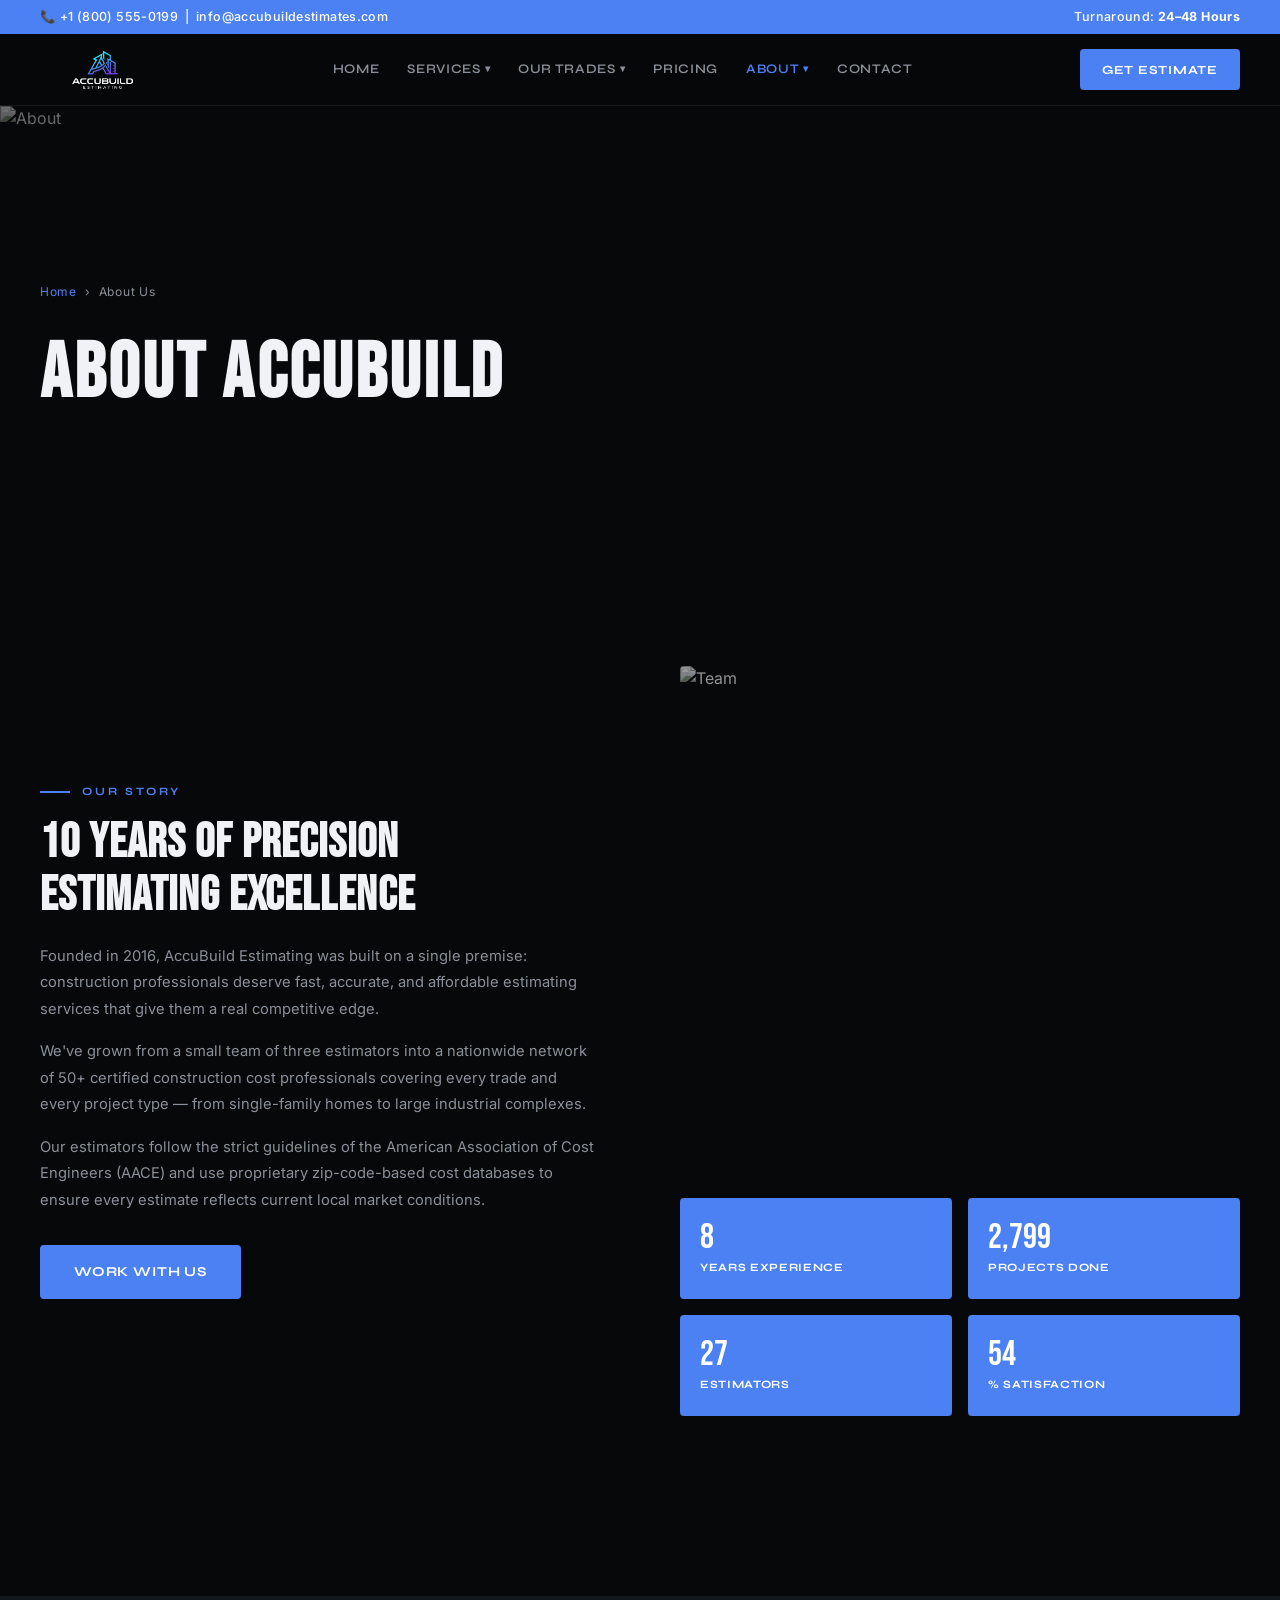
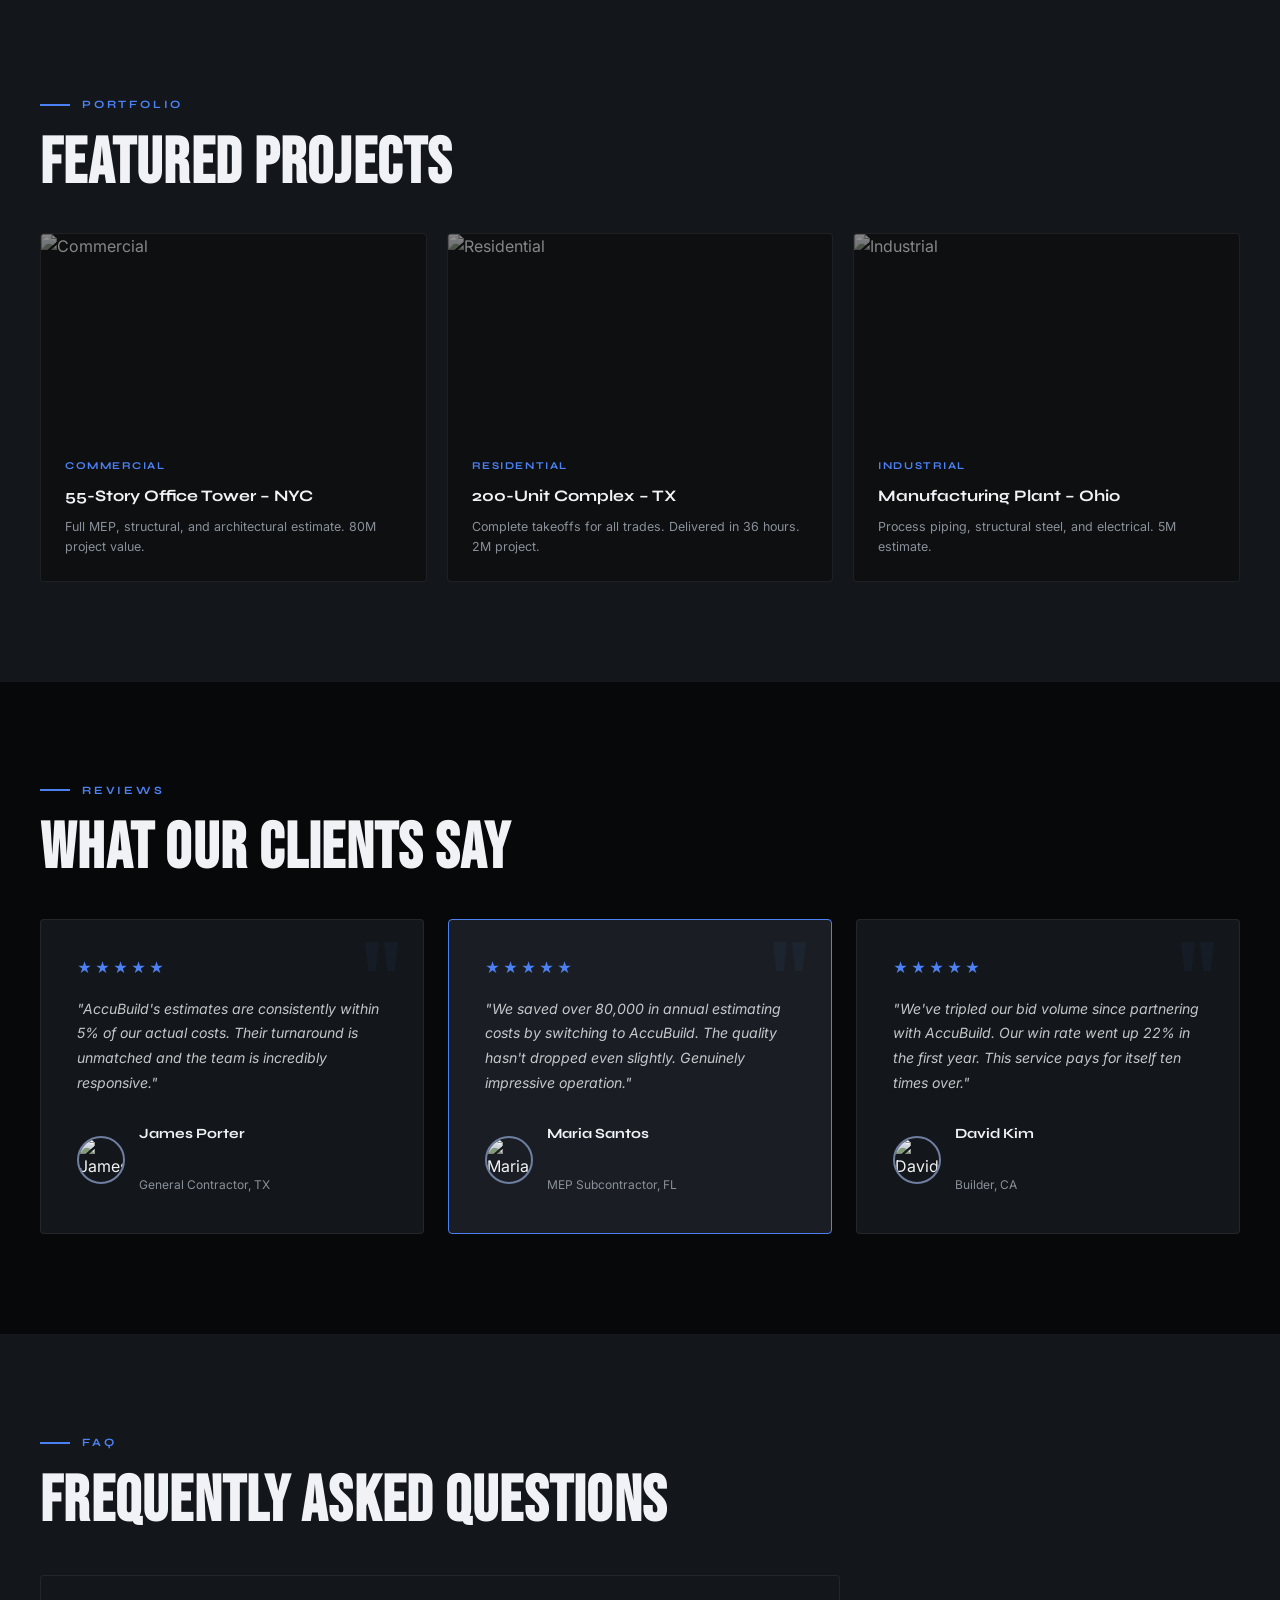
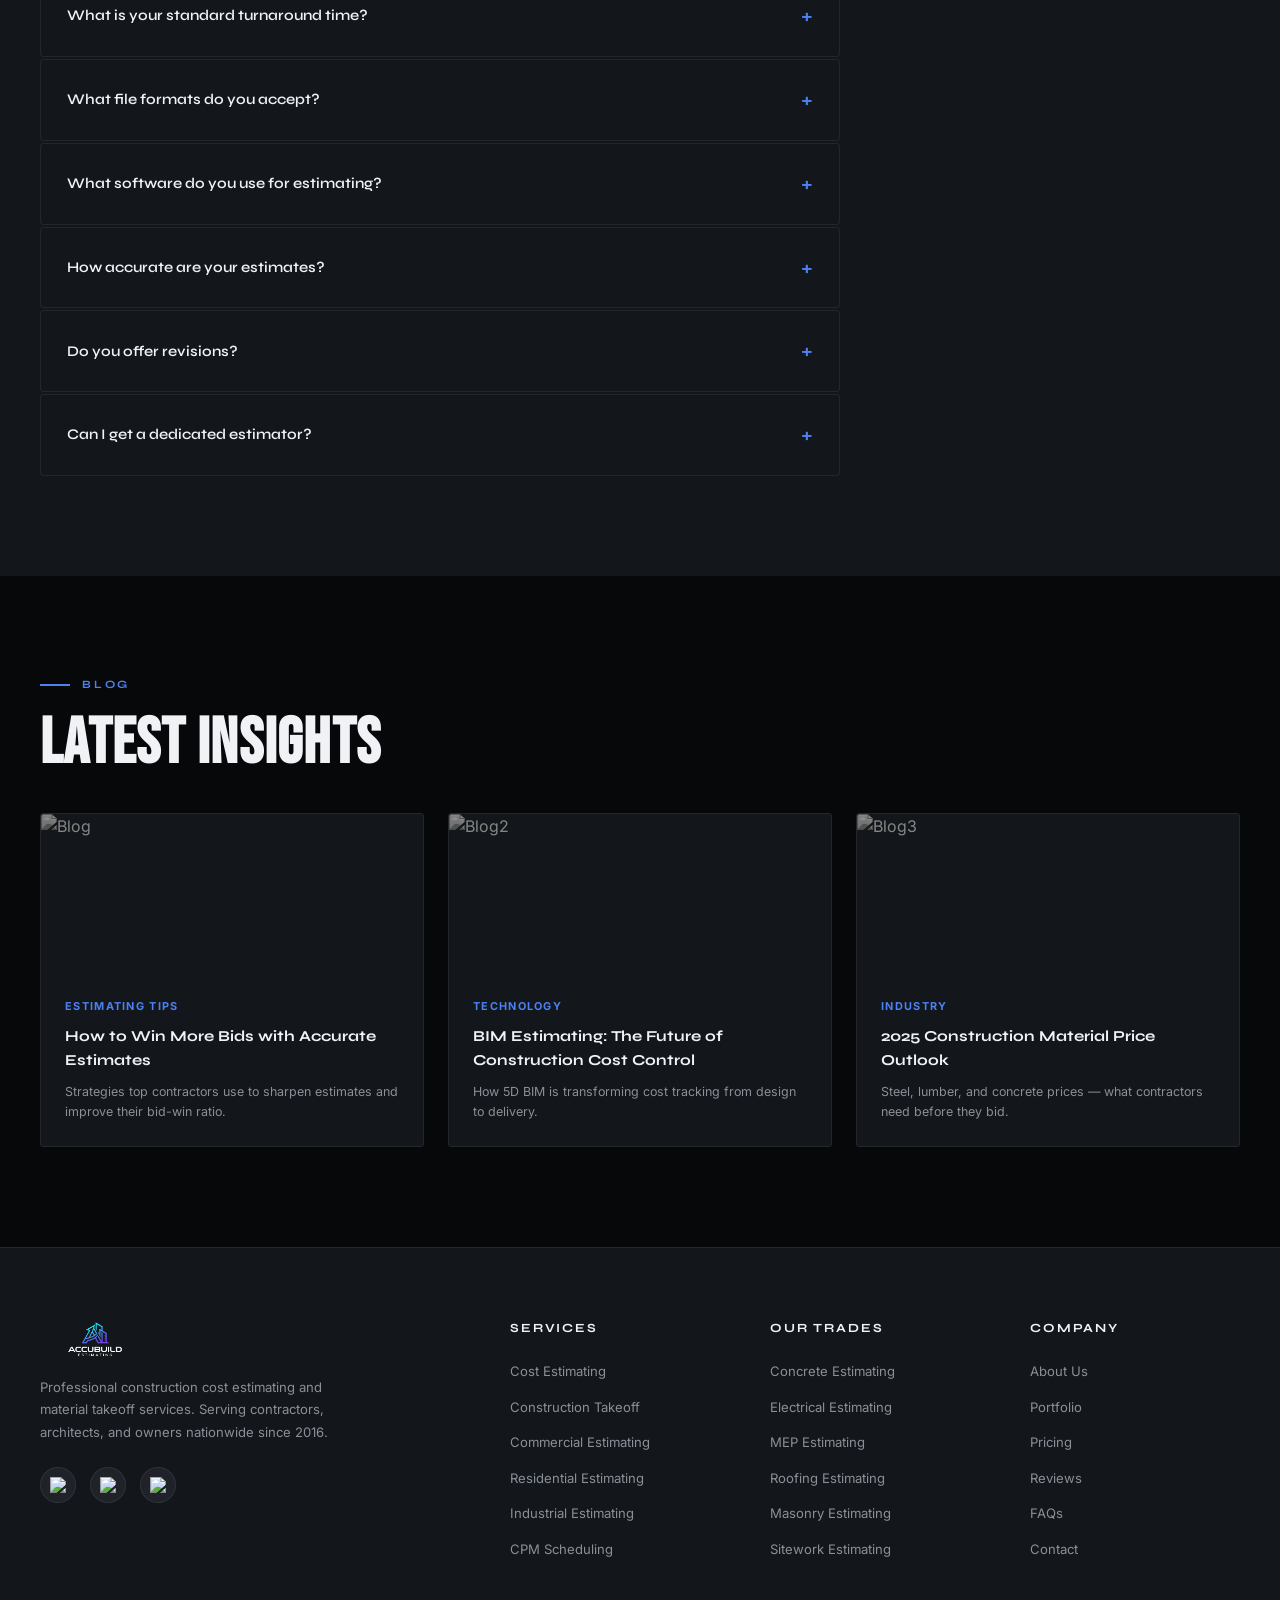
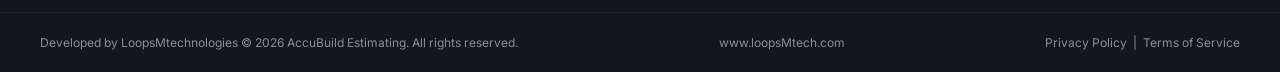
==== commit cfdaff5d: "first commit" ====
--- a/about.html
+++ b/about.html
@@ -17,7 +17,7 @@
 
 <nav id="navbar">
   <a href="index.html" class="logo">
-    <img src="assets/AB.jpeg" alt="AccuBuild Estimating Logo"/>
+    <img src="assets/AB.png" alt="AccuBuild Estimating Logo"/>
   </a>
   <ul class="nav-links">
     <li><a href="index.html">Home</a></li>
@@ -109,7 +109,7 @@
 <div class="mobile-nav" id="mobileNav">
   <div class="mobile-nav-header">
     <a href="index.html" class="mobile-nav-logo">
-      <img src="assets/AB.jpeg" alt="AccuBuild Logo"/>
+      <img src="assets/AB.png" alt="AccuBuild Logo"/>
     </a>
     <button class="mobile-nav-close" id="mobileClose" aria-label="Close menu">✕</button>
   </div>
@@ -356,9 +356,9 @@
   <div class="footer-top">
     <div class="footer-brand">
       <a href="index.html" class="footer-logo">
-        <img src="assets/AB.jpeg" alt="AccuBuild Estimating Logo"/>
+        <img src="assets/AB.png" alt="AccuBuild Estimating Logo"/>
       </a>
-      <p>Professional construction cost estimating and material takeoff services. Serving contractors, architects, and owners nationwide since 2009.</p>
+      <p>Professional construction cost estimating and material takeoff services. Serving contractors, architects, and owners nationwide since 2016.</p>
       <div class="footer-socials">
         <a href="#" aria-label="Facebook"><img src="https://upload.wikimedia.org/wikipedia/commons/thumb/0/05/Facebook_Logo_%282019%29.png/600px-Facebook_Logo_%282019%29.png" alt="Facebook"/></a>
         <a href="#" aria-label="LinkedIn"><img src="https://upload.wikimedia.org/wikipedia/commons/thumb/c/ca/LinkedIn_logo_initials.png/600px-LinkedIn_logo_initials.png" alt="LinkedIn"/></a>
@@ -391,7 +391,8 @@
     </ul></div>
   </div>
   <div class="footer-bottom">
-    <span>© 2025 AccuBuild Estimating. All rights reserved.</span>
+    <span>Developed by LoopsMtechnologies © 2026 AccuBuild Estimating. All rights reserved.</span>
+    <span>www.loopsMtech.com</span>
     <span>Privacy Policy &nbsp;|&nbsp; Terms of Service</span>
   </div>
 </footer>
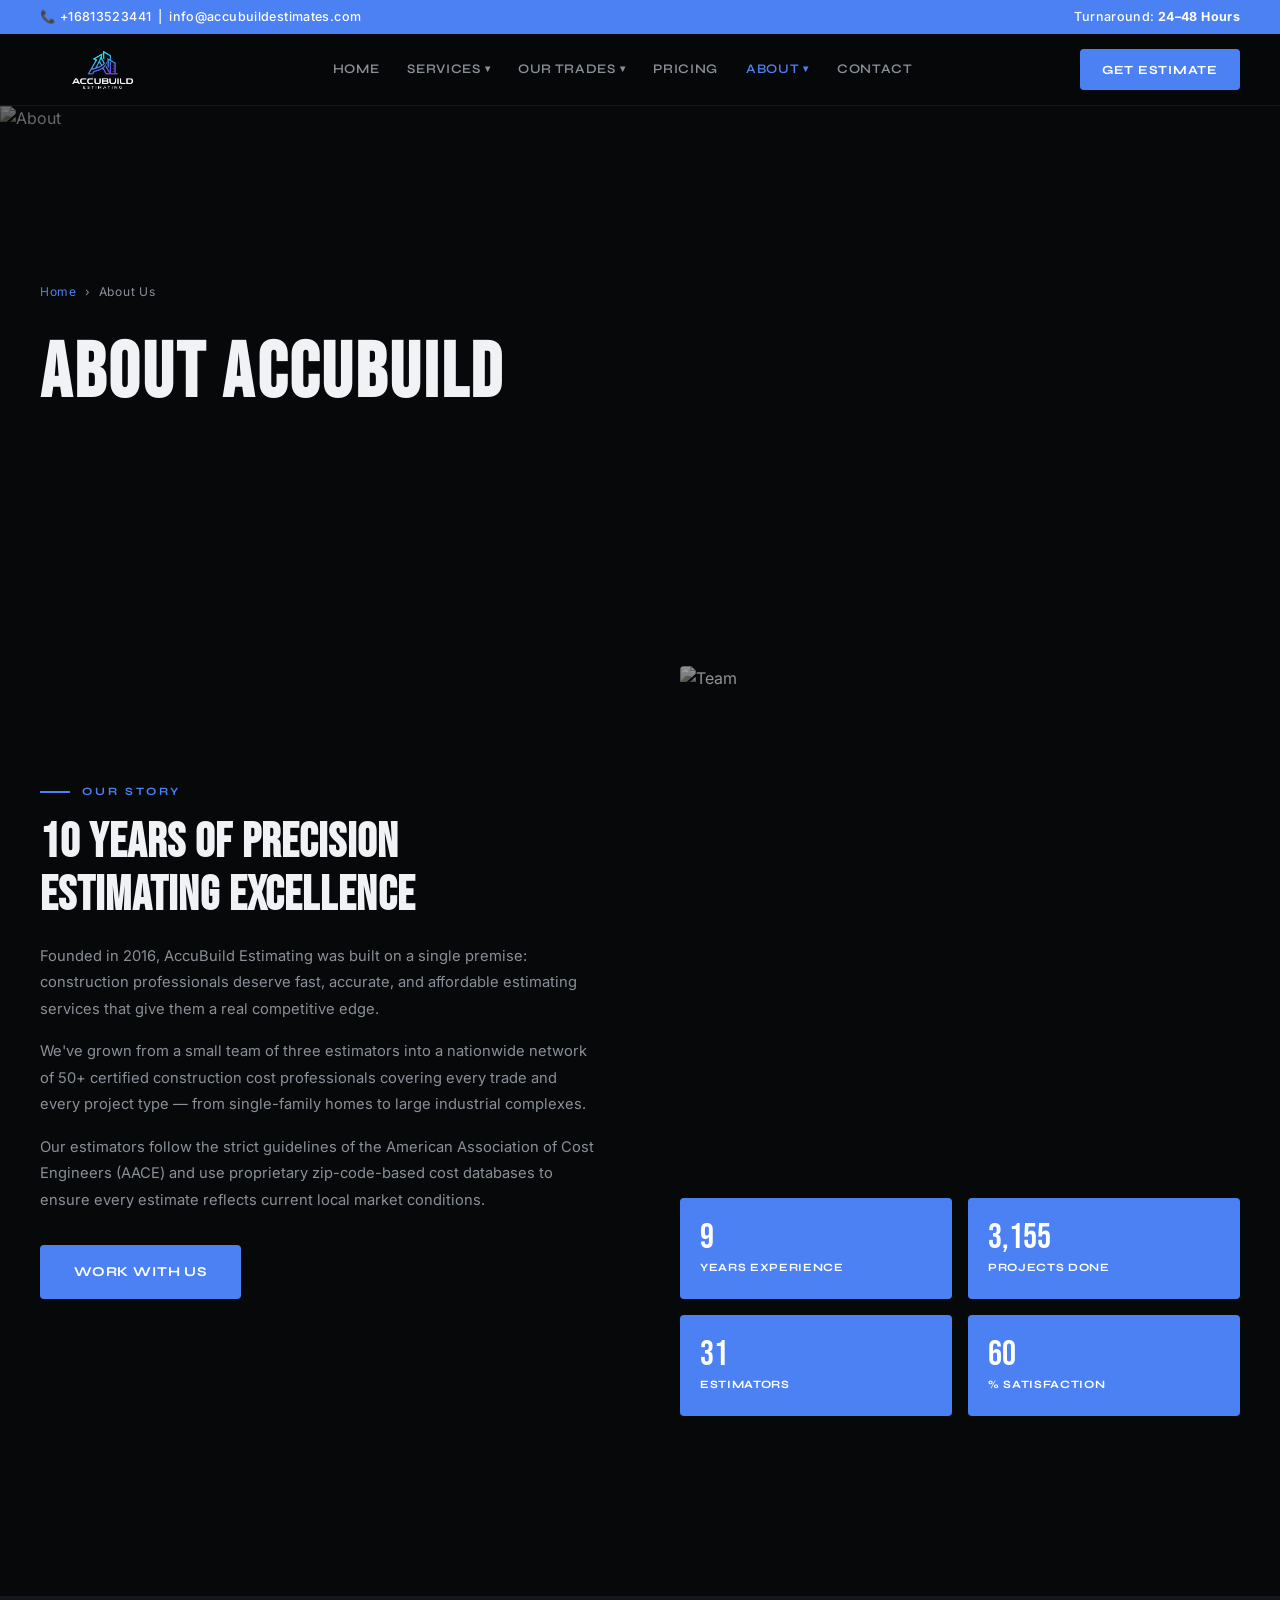
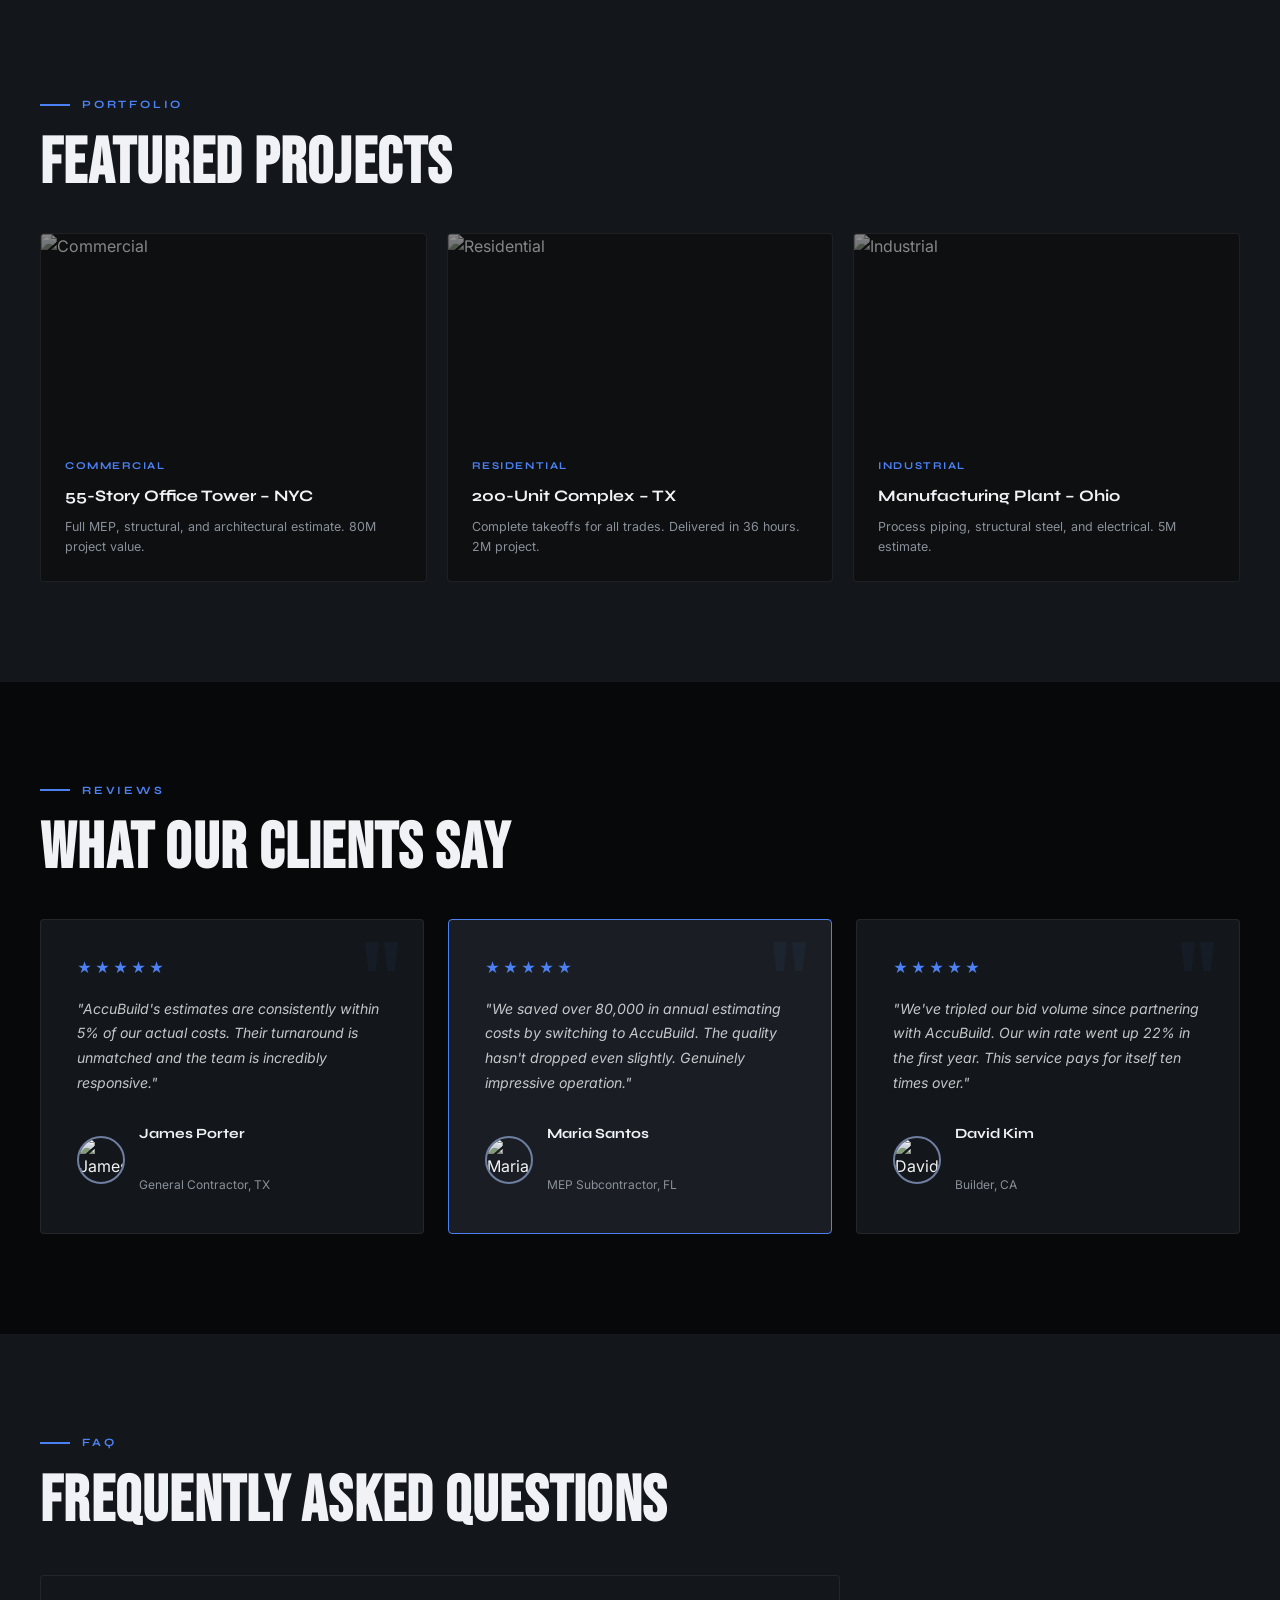
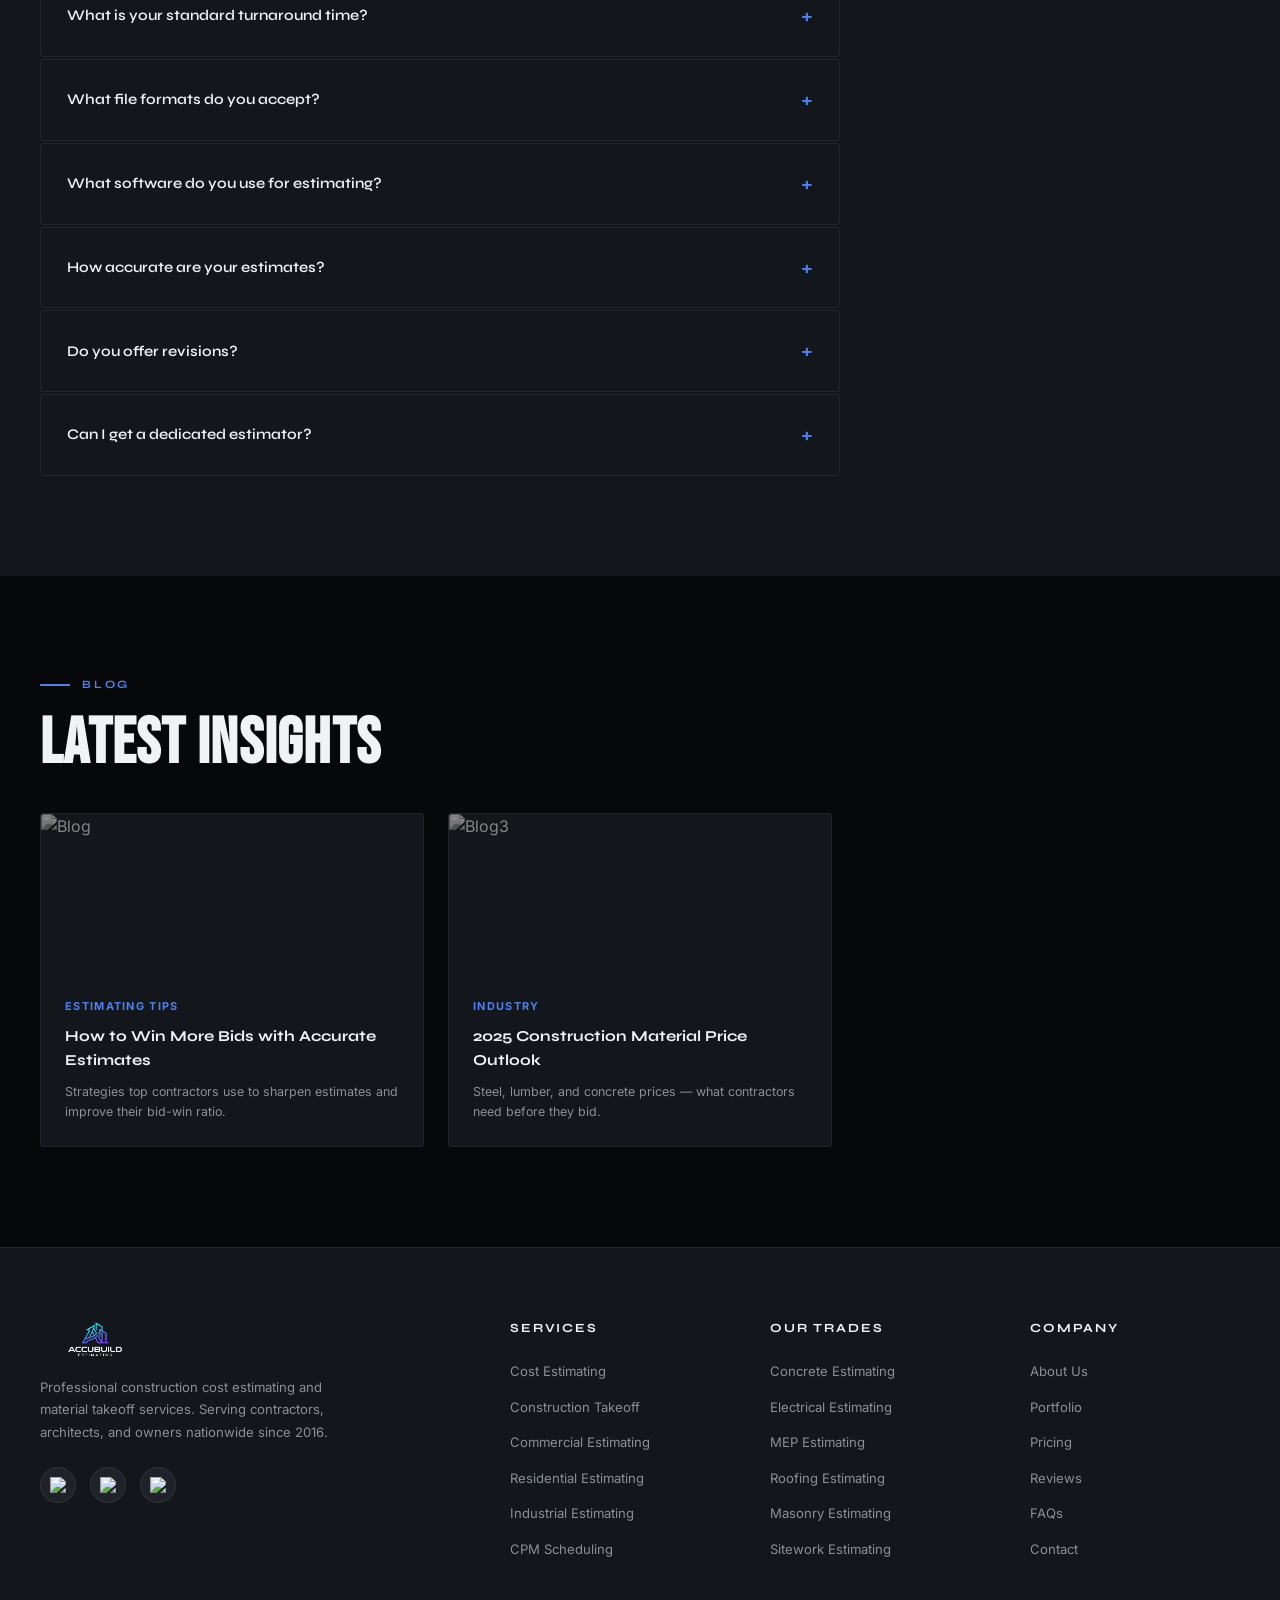
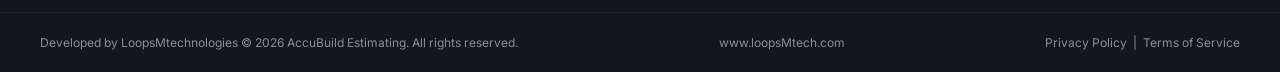
==== commit 71d8040d: "first commit" ====
--- a/about.html
+++ b/about.html
@@ -11,7 +11,7 @@
 </head>
 <body>
 <div class="topbar">
-  <span>📞 +1 (800) 555-0199 &nbsp;|&nbsp; info@accubuildestimates.com</span>
+  <span>📞 +16813523441 &nbsp;|&nbsp; info@accubuildestimates.com</span>
   <span>Turnaround: <strong>24–48 Hours</strong></span>
 </div>
 
@@ -27,7 +27,7 @@
         <li class="has-sub"><a href="services.html#cost">Cost Estimating ›</a>
           <ul class="sub-menu">
             <li><a href="services.html#building">Building Cost Estimating</a></li>
-            <li><a href="services.html#bim">BIM Estimating</a></li>
+            
             <li><a href="services.html#budget">Budget Estimating</a></li>
           </ul>
         </li>
@@ -121,7 +121,7 @@
       <div class="mob-submenu">
         <span class="mob-sub-label">Cost Estimating</span>
         <a href="services.html#building">Building Cost Estimating</a>
-        <a href="services.html#bim">BIM Estimating</a>
+        
         <a href="services.html#budget">Budget Estimating</a>
         <span class="mob-sub-label">Construction Estimating</span>
         <a href="services.html#freelance">Freelance Estimating</a>
@@ -332,14 +332,7 @@
           <p style="font-size:.78rem;color:var(--muted);line-height:1.6;">Strategies top contractors use to sharpen estimates and improve their bid-win ratio.</p>
         </div>
       </a>
-      <a href="#" style="display:block;background:var(--dark2);border:1px solid var(--border);border-radius:var(--radius);overflow:hidden;transition:border-color .3s,transform .3s;" onmouseover="this.style.transform='translateY(-4px)';this.style.borderColor='var(--gold)'" onmouseout="this.style.transform='none';this.style.borderColor='var(--border)'">
-        <img src="https://images.unsplash.com/photo-1587293852726-70cdb56c2866?w=500&auto=format&fit=crop&q=80" alt="Blog2" style="width:100%;height:160px;object-fit:cover;filter:saturate(.15) brightness(.55);"/>
-        <div style="padding:24px;">
-          <div style="font-size:.68rem;color:var(--gold);font-weight:700;letter-spacing:.12em;text-transform:uppercase;margin-bottom:8px;">Technology</div>
-          <h4 style="font-family:var(--font-head);font-weight:700;margin-bottom:10px;font-size:.95rem;">BIM Estimating: The Future of Construction Cost Control</h4>
-          <p style="font-size:.78rem;color:var(--muted);line-height:1.6;">How 5D BIM is transforming cost tracking from design to delivery.</p>
-        </div>
-      </a>
+      
       <a href="#" style="display:block;background:var(--dark2);border:1px solid var(--border);border-radius:var(--radius);overflow:hidden;transition:border-color .3s,transform .3s;" onmouseover="this.style.transform='translateY(-4px)';this.style.borderColor='var(--gold)'" onmouseout="this.style.transform='none';this.style.borderColor='var(--border)'">
         <img src="https://images.unsplash.com/photo-1611532736597-de2d4265fba3?w=500&auto=format&fit=crop&q=80" alt="Blog3" style="width:100%;height:160px;object-fit:cover;filter:saturate(.15) brightness(.55);"/>
         <div style="padding:24px;">
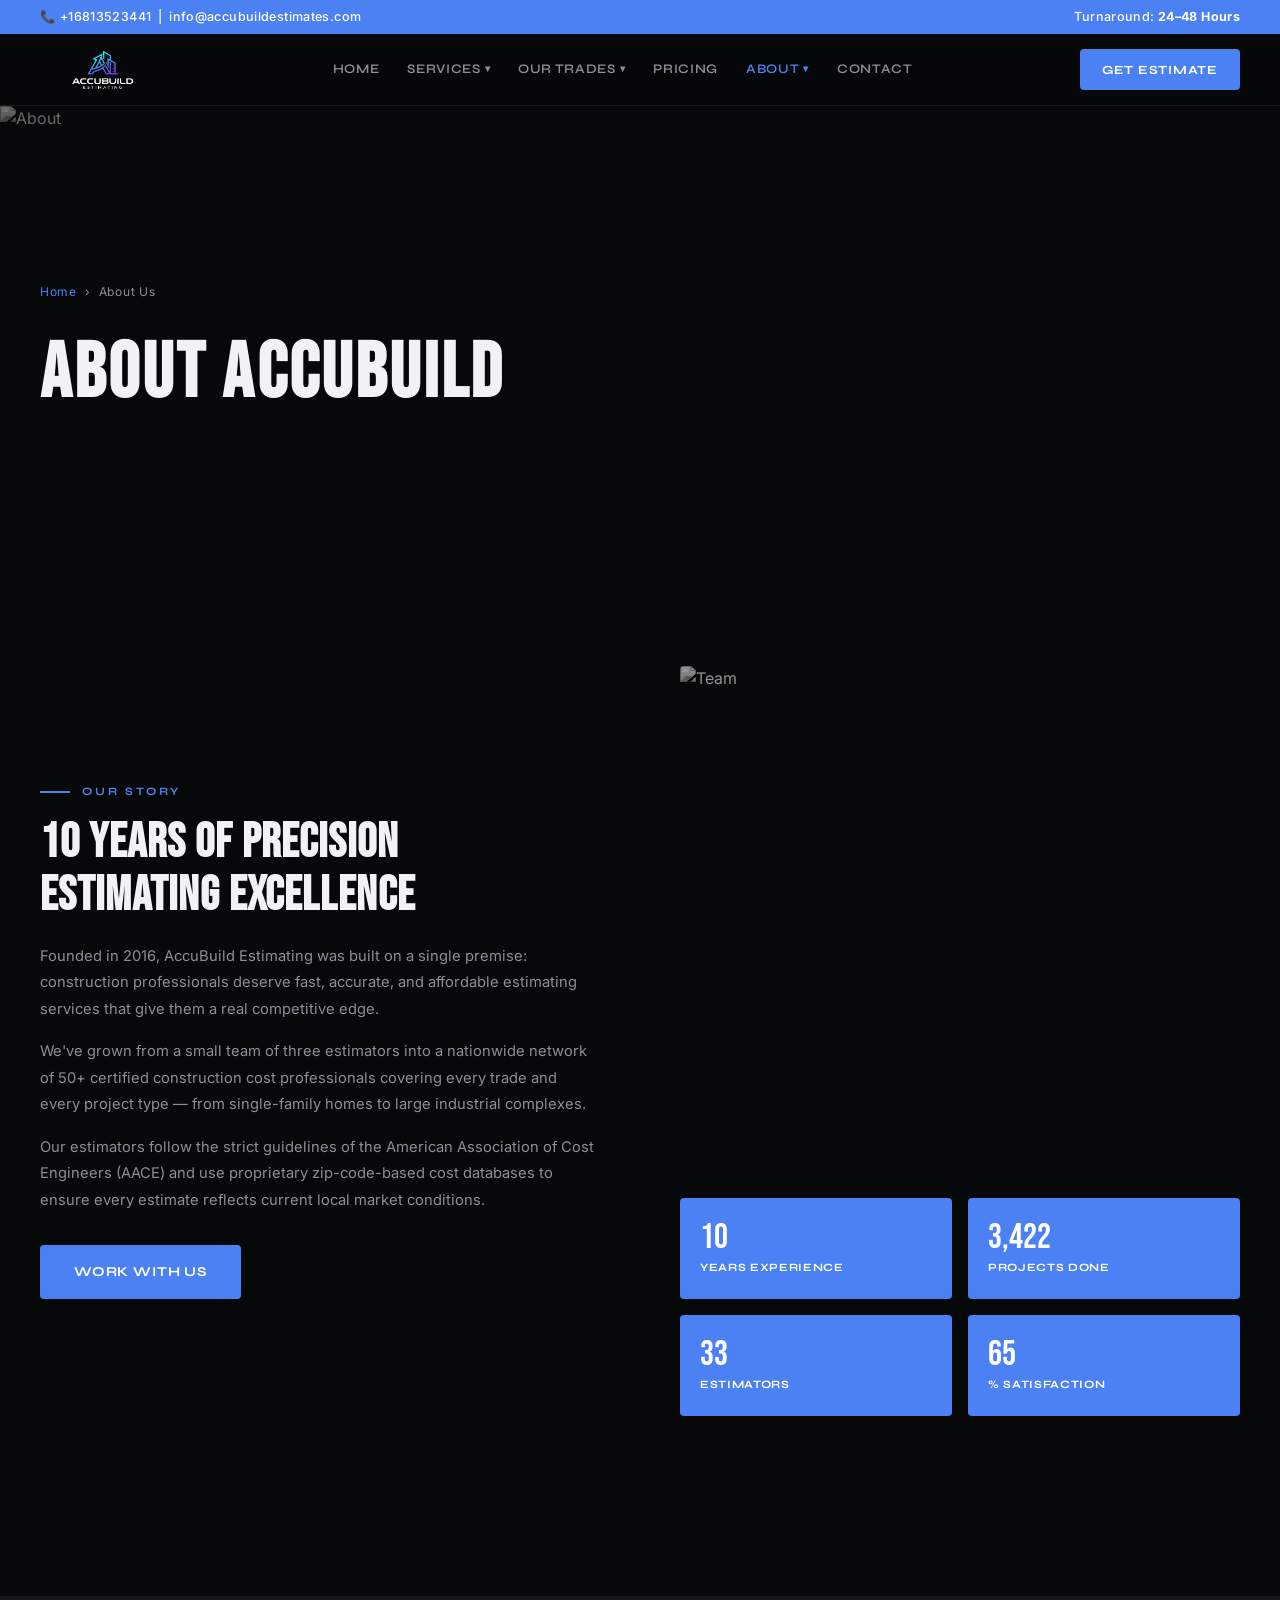
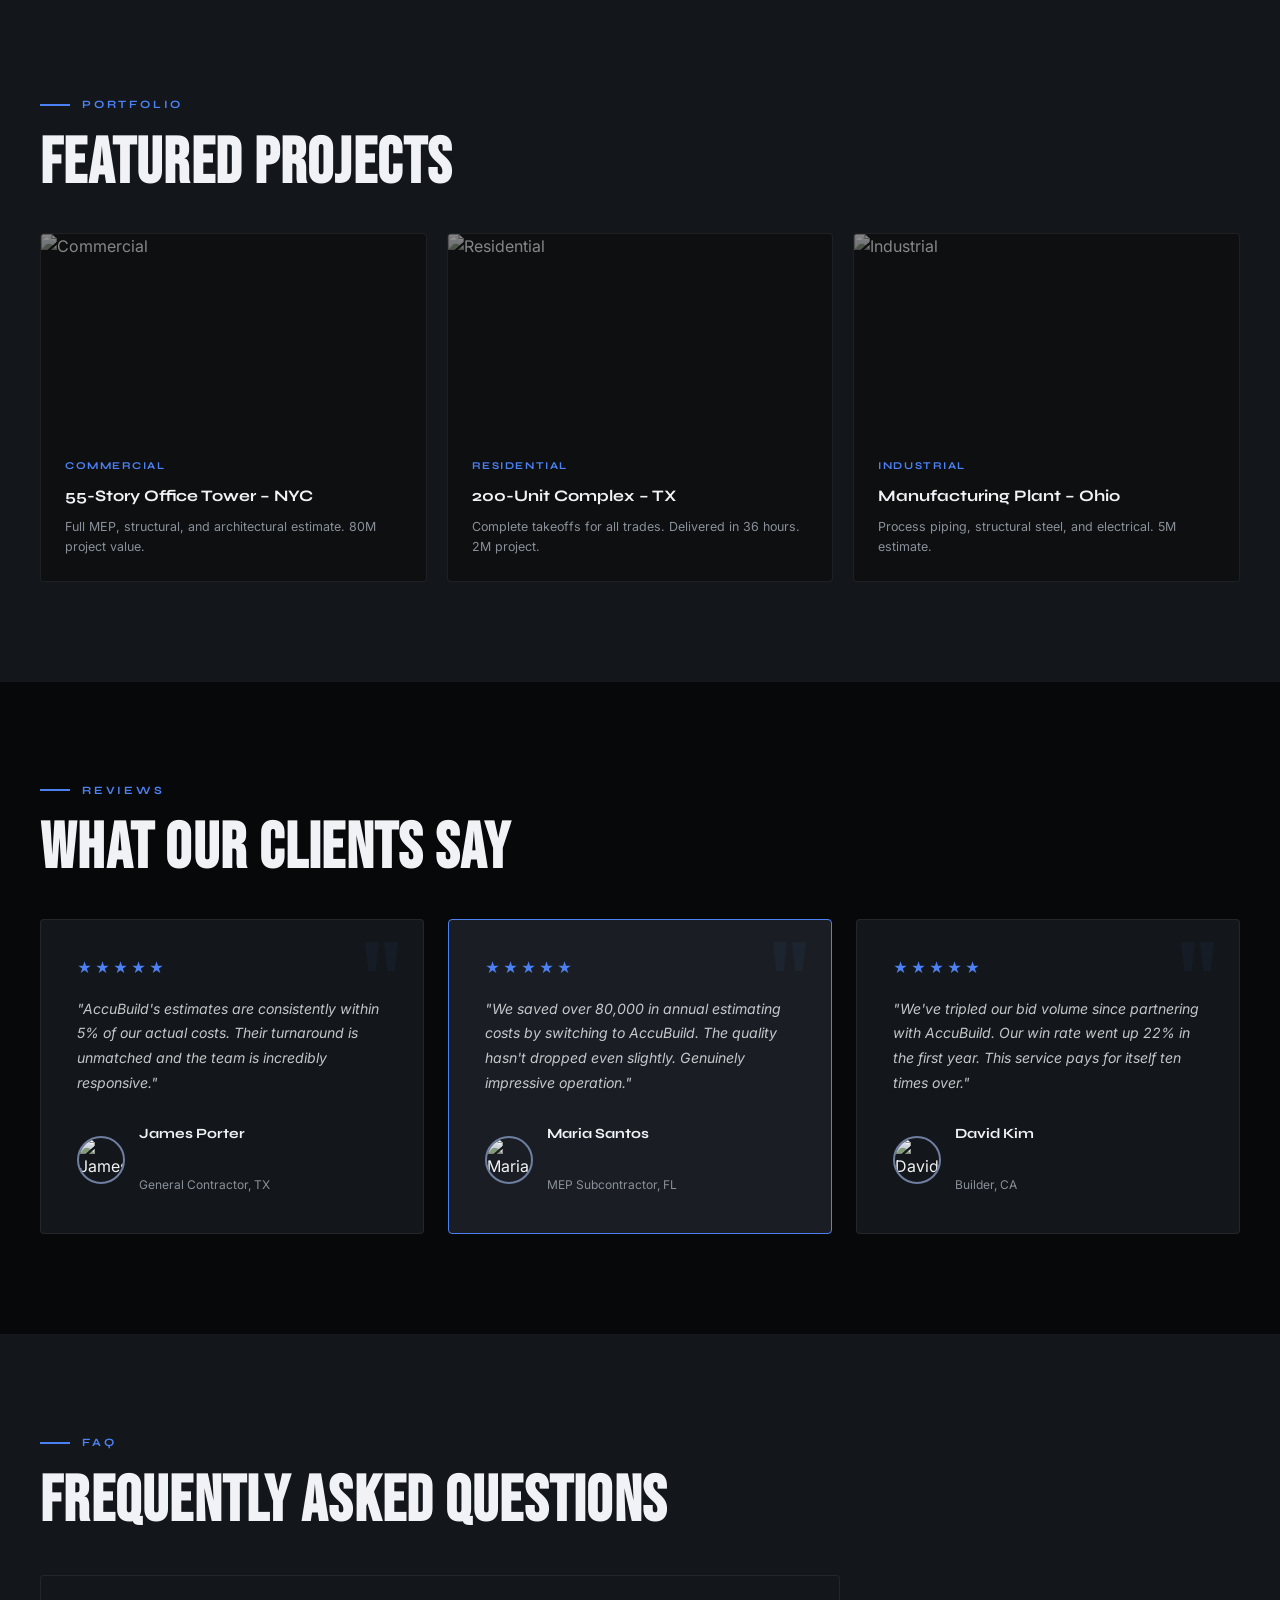
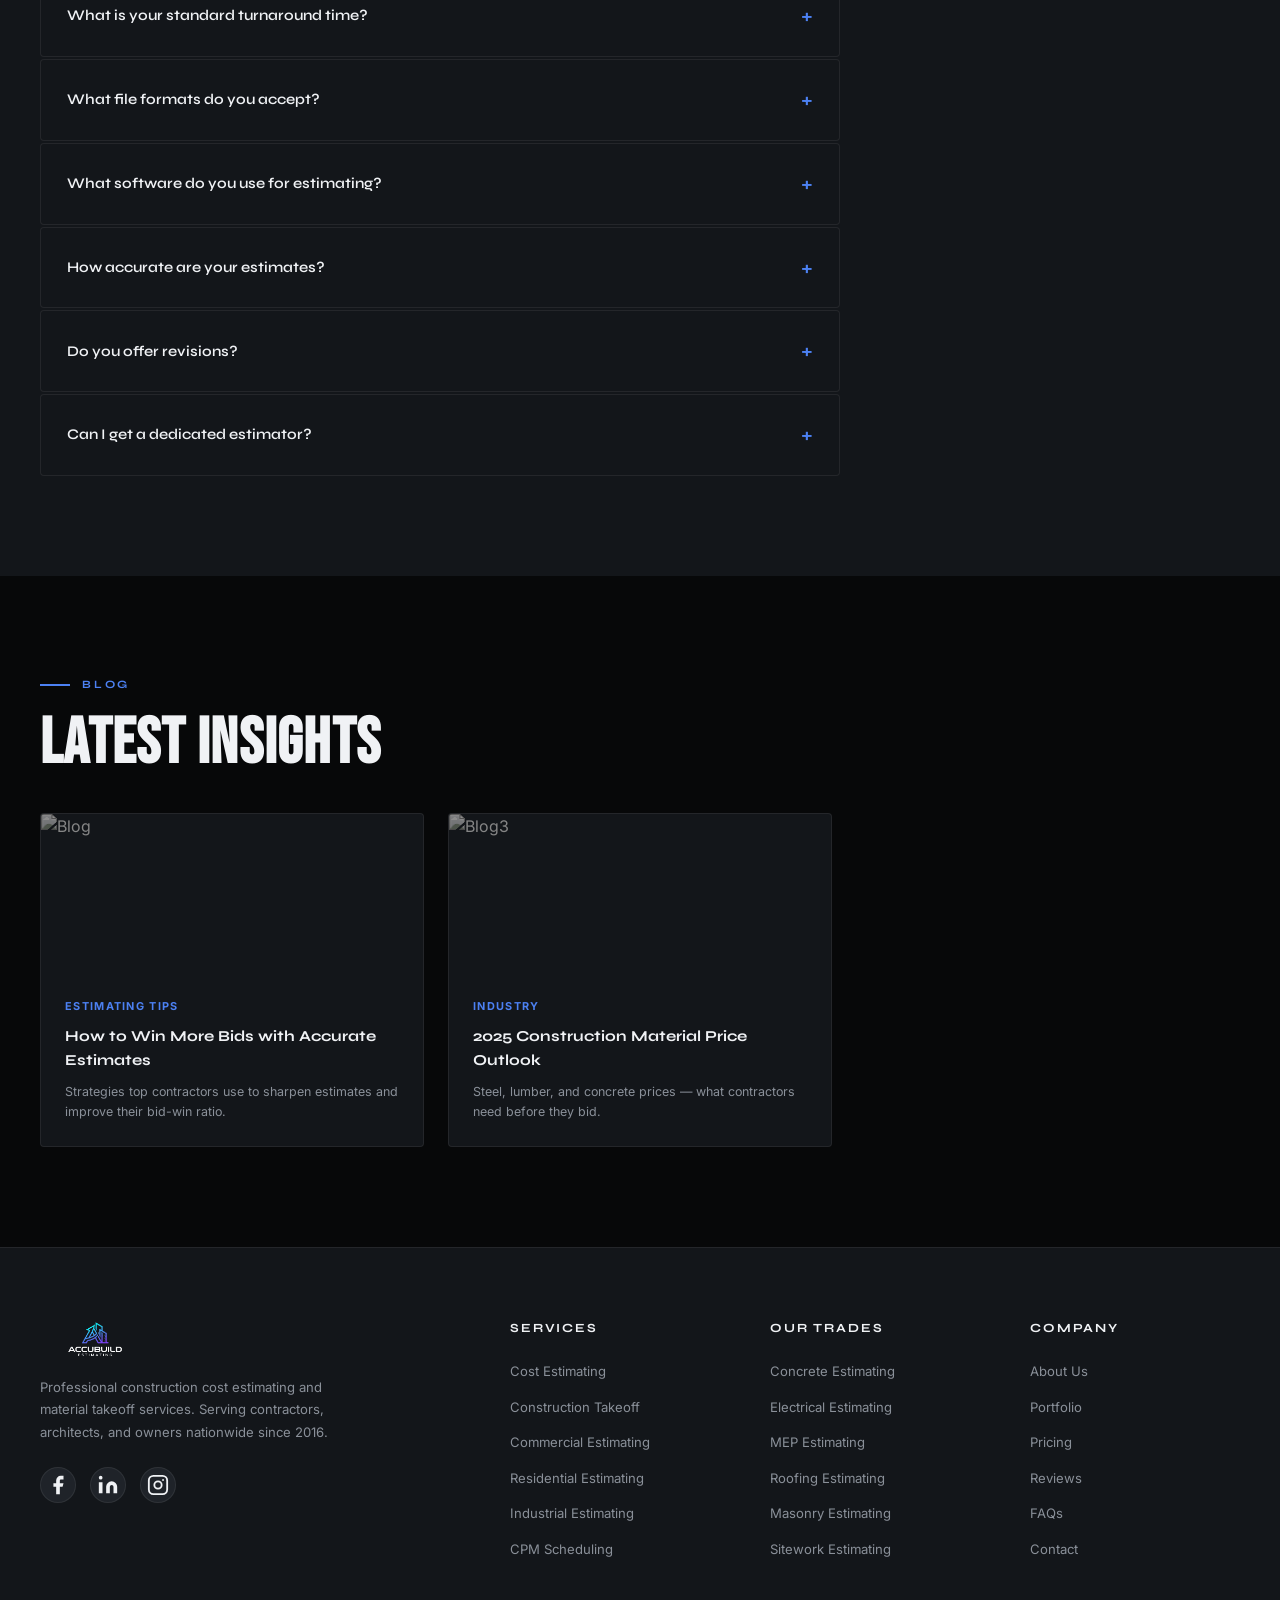
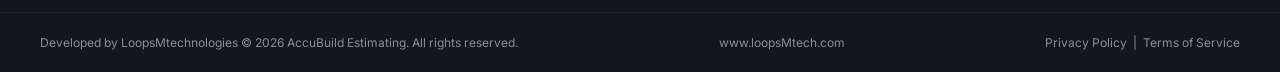
==== commit 18aebd9e: "first commit" ====
--- a/about.html
+++ b/about.html
@@ -36,7 +36,7 @@
             <li><a href="services.html#freelance">Freelance Estimating</a></li>
             <li><a href="services.html#dedicated">Dedicated Estimator</a></li>
             <li><a href="services.html#blueprint">Blueprint Estimating</a></li>
-            <li><a href="services.html#xactimate">Xactimate Services</a></li>
+         
           </ul>
         </li>
         <li><a href="services.html#takeoff">Construction Takeoff</a></li>
@@ -127,7 +127,7 @@
         <a href="services.html#freelance">Freelance Estimating</a>
         <a href="services.html#dedicated">Dedicated Estimator</a>
         <a href="services.html#blueprint">Blueprint Estimating</a>
-        <a href="services.html#xactimate">Xactimate Services</a>
+         
         <span class="mob-sub-label">More Services</span>
         <a href="services.html#takeoff">Construction Takeoff</a>
         <a href="services.html#residential">Residential Estimating</a>
@@ -300,7 +300,7 @@
       </div>
       <div class="faq-item">
         <div class="faq-question">What software do you use for estimating? <span class="faq-icon">+</span></div>
-        <div class="faq-answer"><p>We use PlanSwift and Bluebeam for digital takeoffs, RS Means and Craftsman for cost data, Xactimate for insurance work, FastPIPE and FastDUCT for mechanical trades, and Primavera P6 or MS Project for scheduling.</p></div>
+        <div class="faq-answer"><p>We use PlanSwift and Bluebeam for digital takeoffs, RS Means and Craftsman for cost data for mechanical trades, and Primavera P6 or MS Project for scheduling.</p></div>
       </div>
       <div class="faq-item">
         <div class="faq-question">How accurate are your estimates? <span class="faq-icon">+</span></div>
@@ -353,10 +353,25 @@
       </a>
       <p>Professional construction cost estimating and material takeoff services. Serving contractors, architects, and owners nationwide since 2016.</p>
       <div class="footer-socials">
-        <a href="#" aria-label="Facebook"><img src="https://upload.wikimedia.org/wikipedia/commons/thumb/0/05/Facebook_Logo_%282019%29.png/600px-Facebook_Logo_%282019%29.png" alt="Facebook"/></a>
-        <a href="#" aria-label="LinkedIn"><img src="https://upload.wikimedia.org/wikipedia/commons/thumb/c/ca/LinkedIn_logo_initials.png/600px-LinkedIn_logo_initials.png" alt="LinkedIn"/></a>
-        <a href="#" aria-label="Instagram"><img src="https://upload.wikimedia.org/wikipedia/commons/thumb/a/a5/Instagram_icon.png/600px-Instagram_icon.png" alt="Instagram"/></a>
-      </div>
+  <a href="#" aria-label="Facebook">
+    <svg xmlns="http://www.w3.org/2000/svg" width="22" height="22" viewBox="0 0 24 24" fill="currentColor">
+      <path d="M18 2h-3a5 5 0 0 0-5 5v3H7v4h3v8h4v-8h3l1-4h-4V7a1 1 0 0 1 1-1h3z"/>
+    </svg>
+  </a>
+  <a href="#" aria-label="LinkedIn">
+    <svg xmlns="http://www.w3.org/2000/svg" width="22" height="22" viewBox="0 0 24 24" fill="currentColor">
+      <path d="M16 8a6 6 0 0 1 6 6v7h-4v-7a2 2 0 0 0-2-2 2 2 0 0 0-2 2v7h-4v-7a6 6 0 0 1 6-6zM2 9h4v12H2z"/>
+      <circle cx="4" cy="4" r="2"/>
+    </svg>
+  </a>
+  <a href="#" aria-label="Instagram">
+    <svg xmlns="http://www.w3.org/2000/svg" width="22" height="22" viewBox="0 0 24 24" fill="none" stroke="currentColor" stroke-width="2" stroke-linecap="round" stroke-linejoin="round">
+      <rect x="2" y="2" width="20" height="20" rx="5" ry="5"/>
+      <circle cx="12" cy="12" r="4"/>
+      <circle cx="17.5" cy="6.5" r="1" fill="currentColor" stroke="none"/>
+    </svg>
+  </a>
+</div>
     </div>
     <div class="footer-col"><h5>Services</h5><ul>
       <li><a href="services.html#cost">Cost Estimating</a></li>
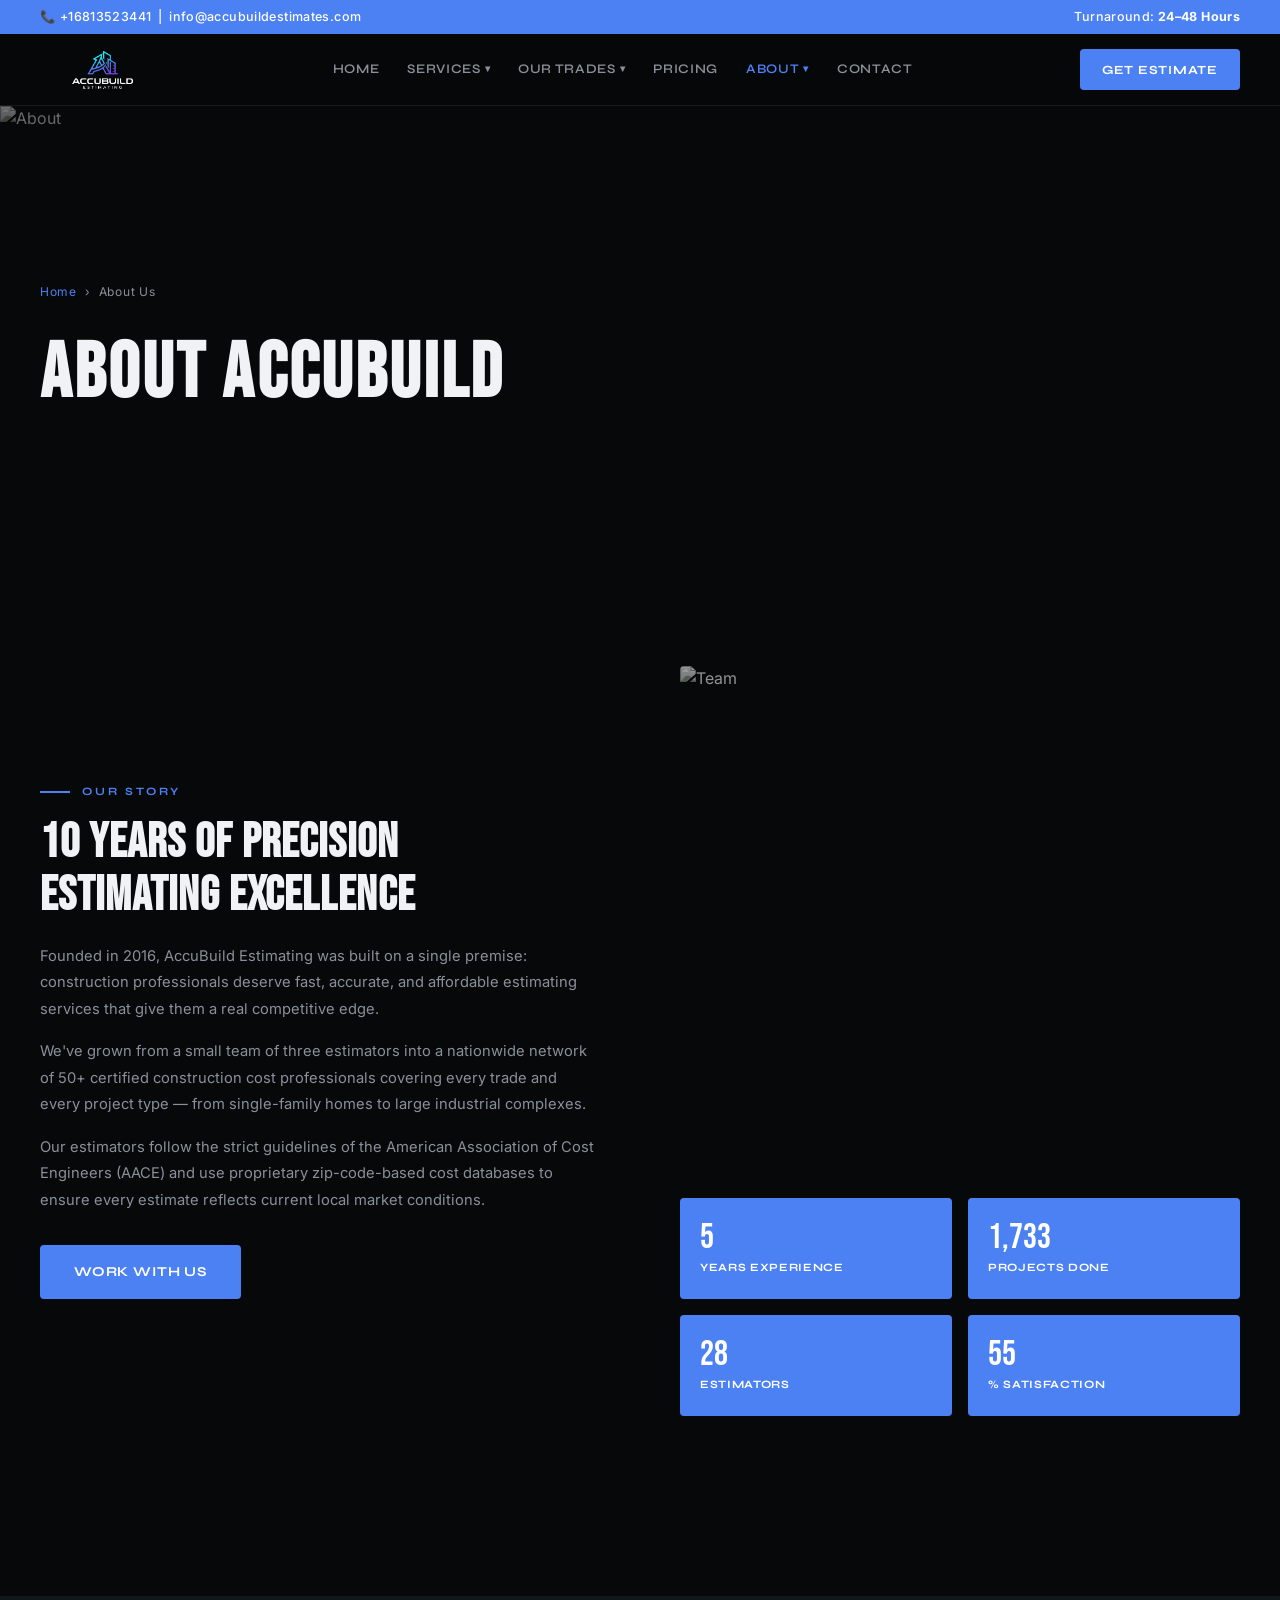
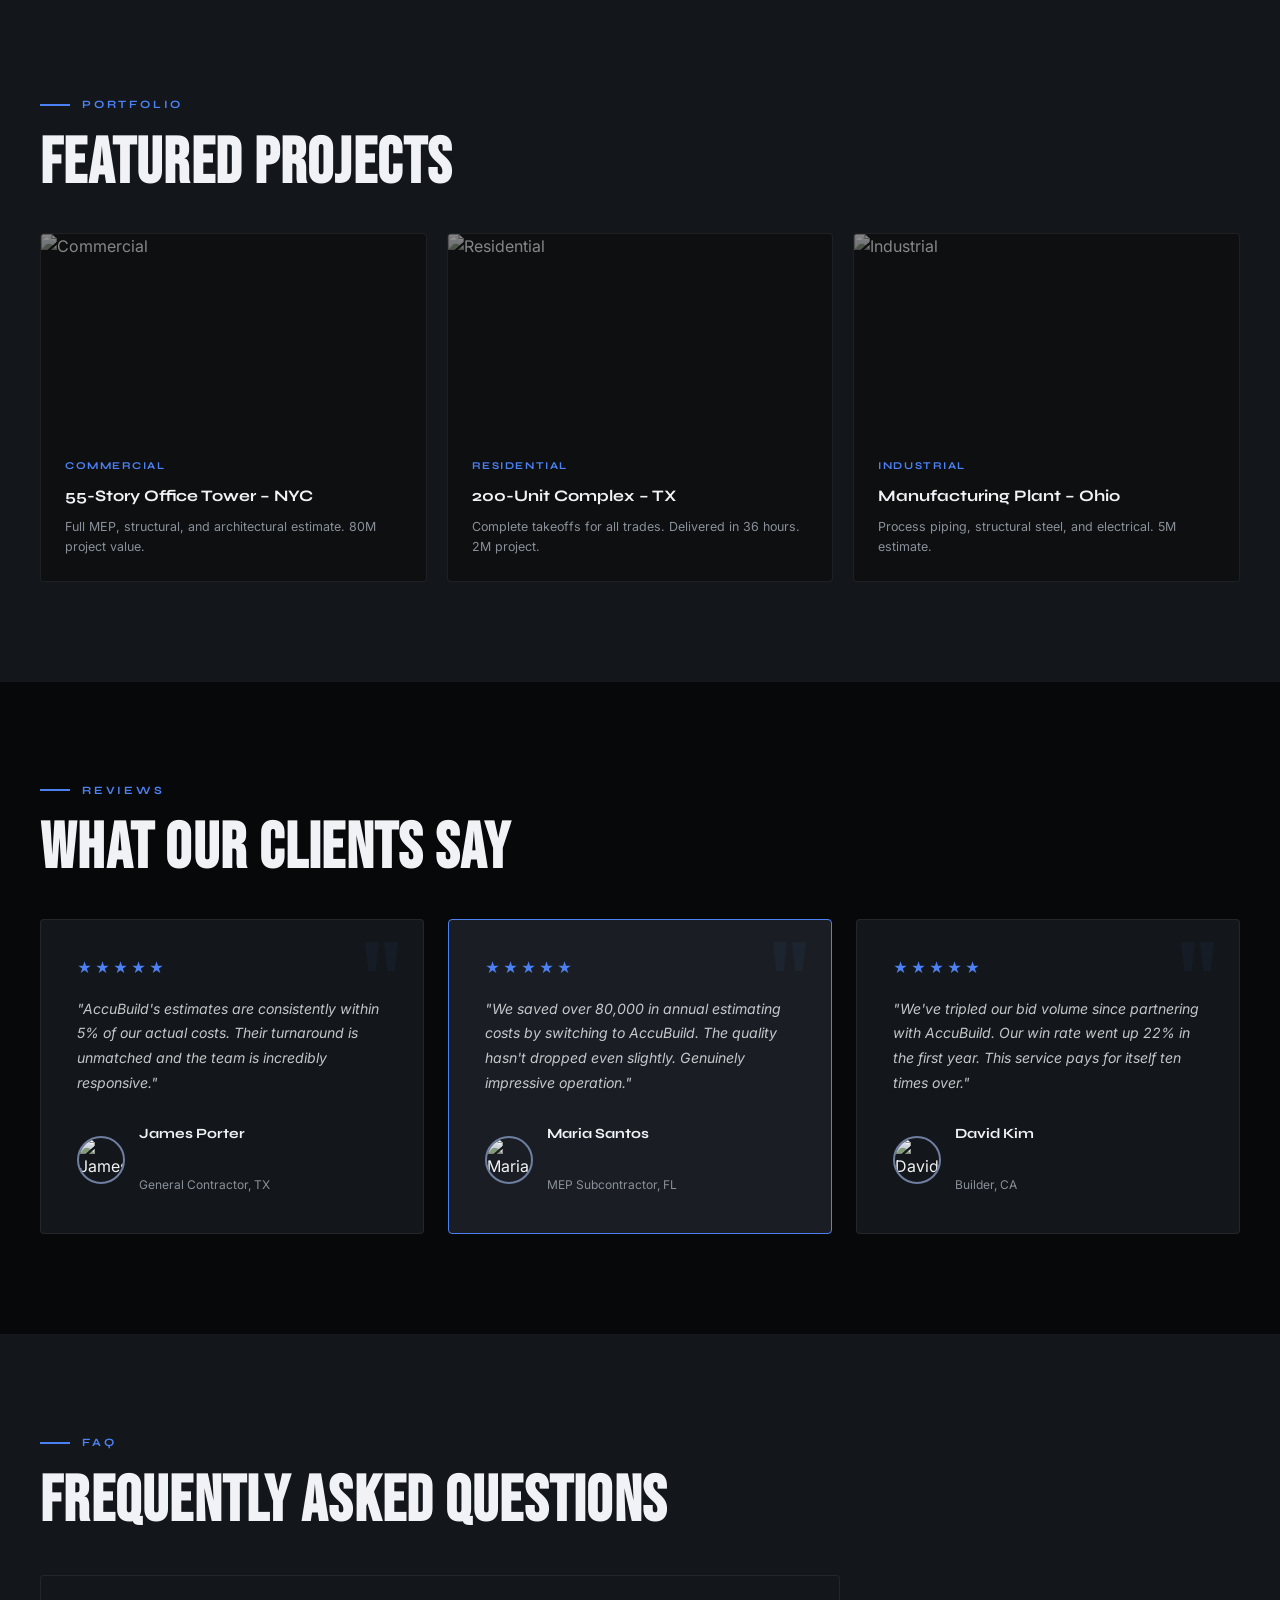
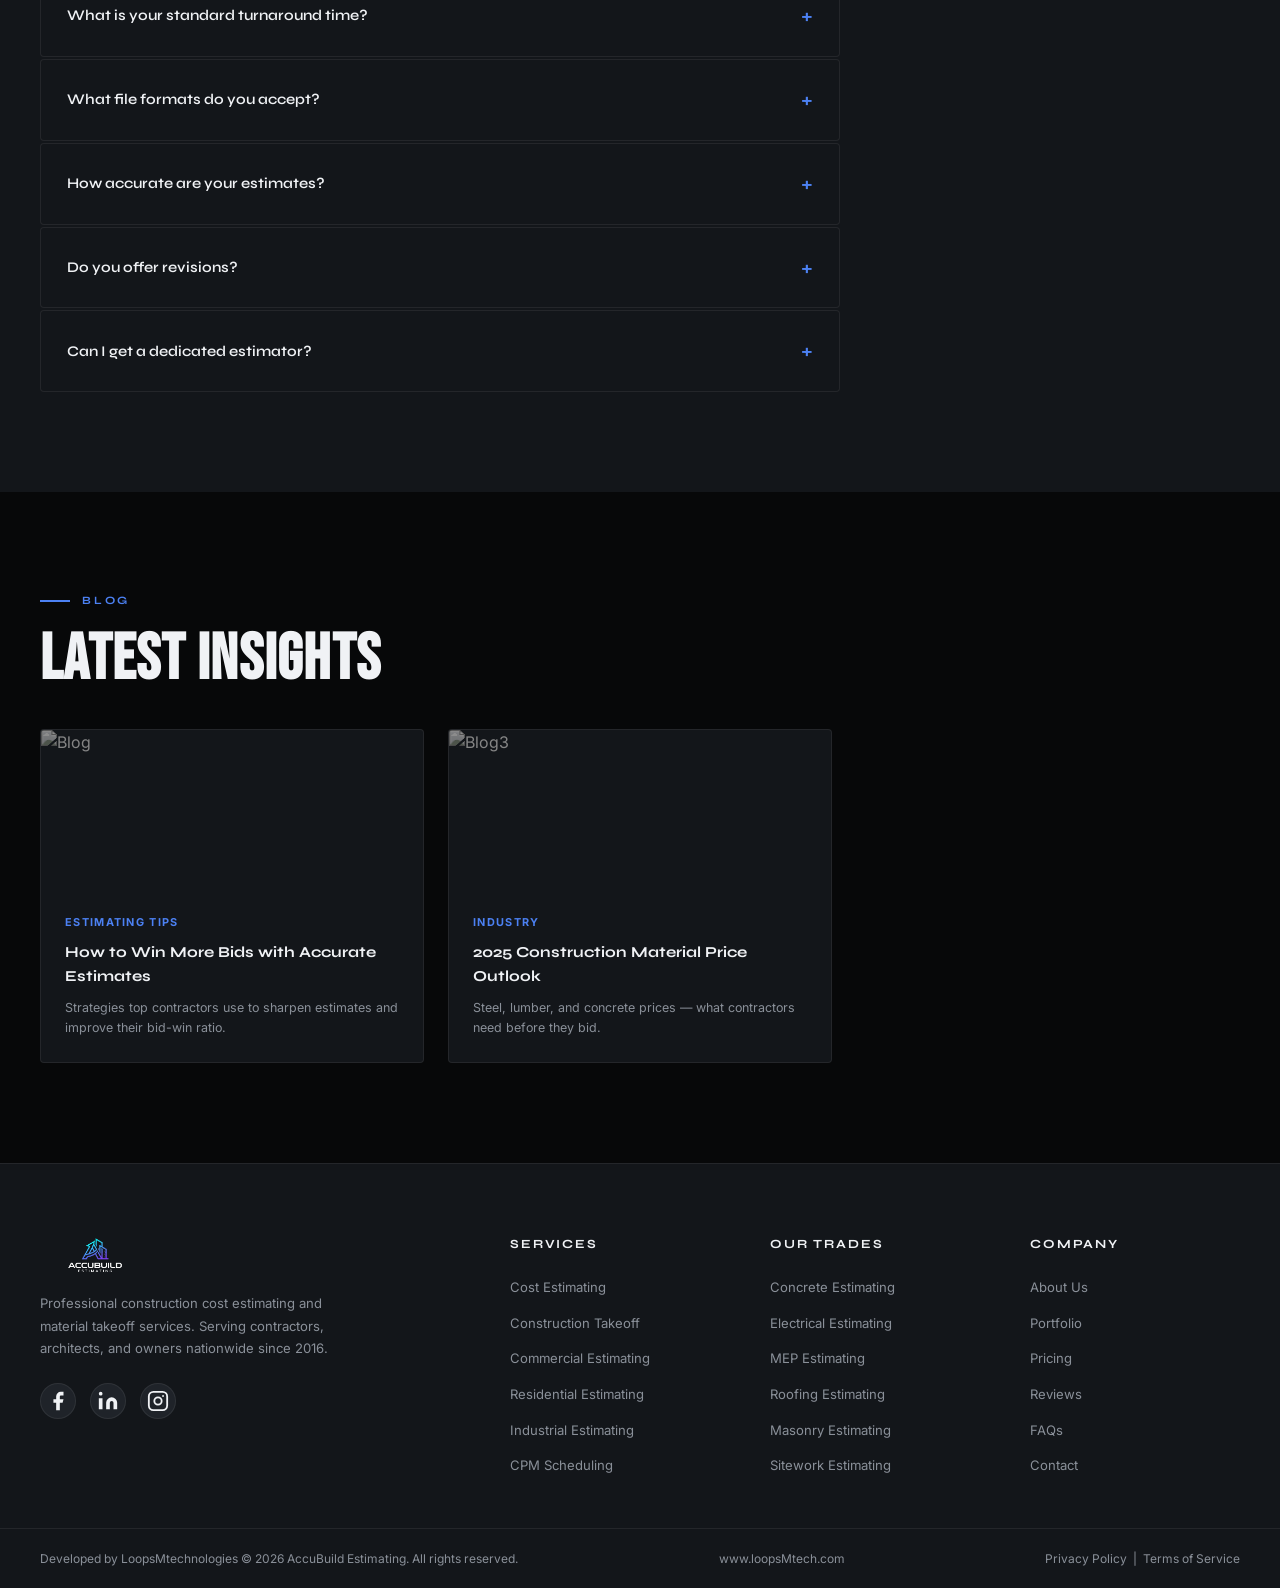
==== commit 129ef86f: "first commit" ====
--- a/about.html
+++ b/about.html
@@ -206,8 +206,8 @@
       <div class="about-img-wrap">
         <img src="https://images.unsplash.com/photo-1560250097-0b93528c311a?w=800&auto=format&fit=crop&q=80" alt="Team"/>
         <div class="about-numbers">
-          <div class="about-num-card"><div class="num" data-count="15">0</div><div class="lbl">Years Experience</div></div>
-          <div class="about-num-card"><div class="num" data-count="5000">0</div><div class="lbl">Projects Done</div></div>
+          <div class="about-num-card"><div class="num" data-count="10">0</div><div class="lbl">Years Experience</div></div>
+          <div class="about-num-card"><div class="num" data-count="3000">0</div><div class="lbl">Projects Done</div></div>
           <div class="about-num-card"><div class="num" data-count="50">0</div><div class="lbl">Estimators</div></div>
           <div class="about-num-card"><div class="num" data-count="98">0</div><div class="lbl">% Satisfaction</div></div>
         </div>
@@ -298,17 +298,14 @@
         <div class="faq-question">What file formats do you accept? <span class="faq-icon">+</span></div>
         <div class="faq-answer"><p>We accept PDF and most image formats. You can submit plans via email, WeTransfer, Dropbox, or our upload portal. We can also access plans from Procore, PlanGrid, or any web-based document management system.</p></div>
       </div>
-      <div class="faq-item">
-        <div class="faq-question">What software do you use for estimating? <span class="faq-icon">+</span></div>
-        <div class="faq-answer"><p>We use PlanSwift and Bluebeam for digital takeoffs, RS Means and Craftsman for cost data for mechanical trades, and Primavera P6 or MS Project for scheduling.</p></div>
-      </div>
+      
       <div class="faq-item">
         <div class="faq-question">How accurate are your estimates? <span class="faq-icon">+</span></div>
         <div class="faq-answer"><p>Our estimates are typically within 5–10% of actual bid prices. We back this with our Accuracy Guarantee: confidence backed by commitment—if our numbers don't deliver, we'll cover your next estimate. We use location-specific databases to ensure pricing reflects your local market.</p></div>
       </div>
       <div class="faq-item">
         <div class="faq-question">Do you offer revisions? <span class="faq-icon">+</span></div>
-        <div class="faq-answer"><p>Yes. All plans include at least one revision. Professional plans include 3 revisions and Enterprise clients receive unlimited revisions. Revisions for scope changes or addenda are handled on a case-by-case basis with transparent pricing.</p></div>
+        <div class="faq-answer"><p>Yes. All plans include at least one revision. Professional plans include 5 revisions and Enterprise clients receive unlimited revisions. Revisions for scope changes or addenda are handled on a case-by-case basis with transparent pricing.</p></div>
       </div>
       <div class="faq-item">
         <div class="faq-question">Can I get a dedicated estimator? <span class="faq-icon">+</span></div>
